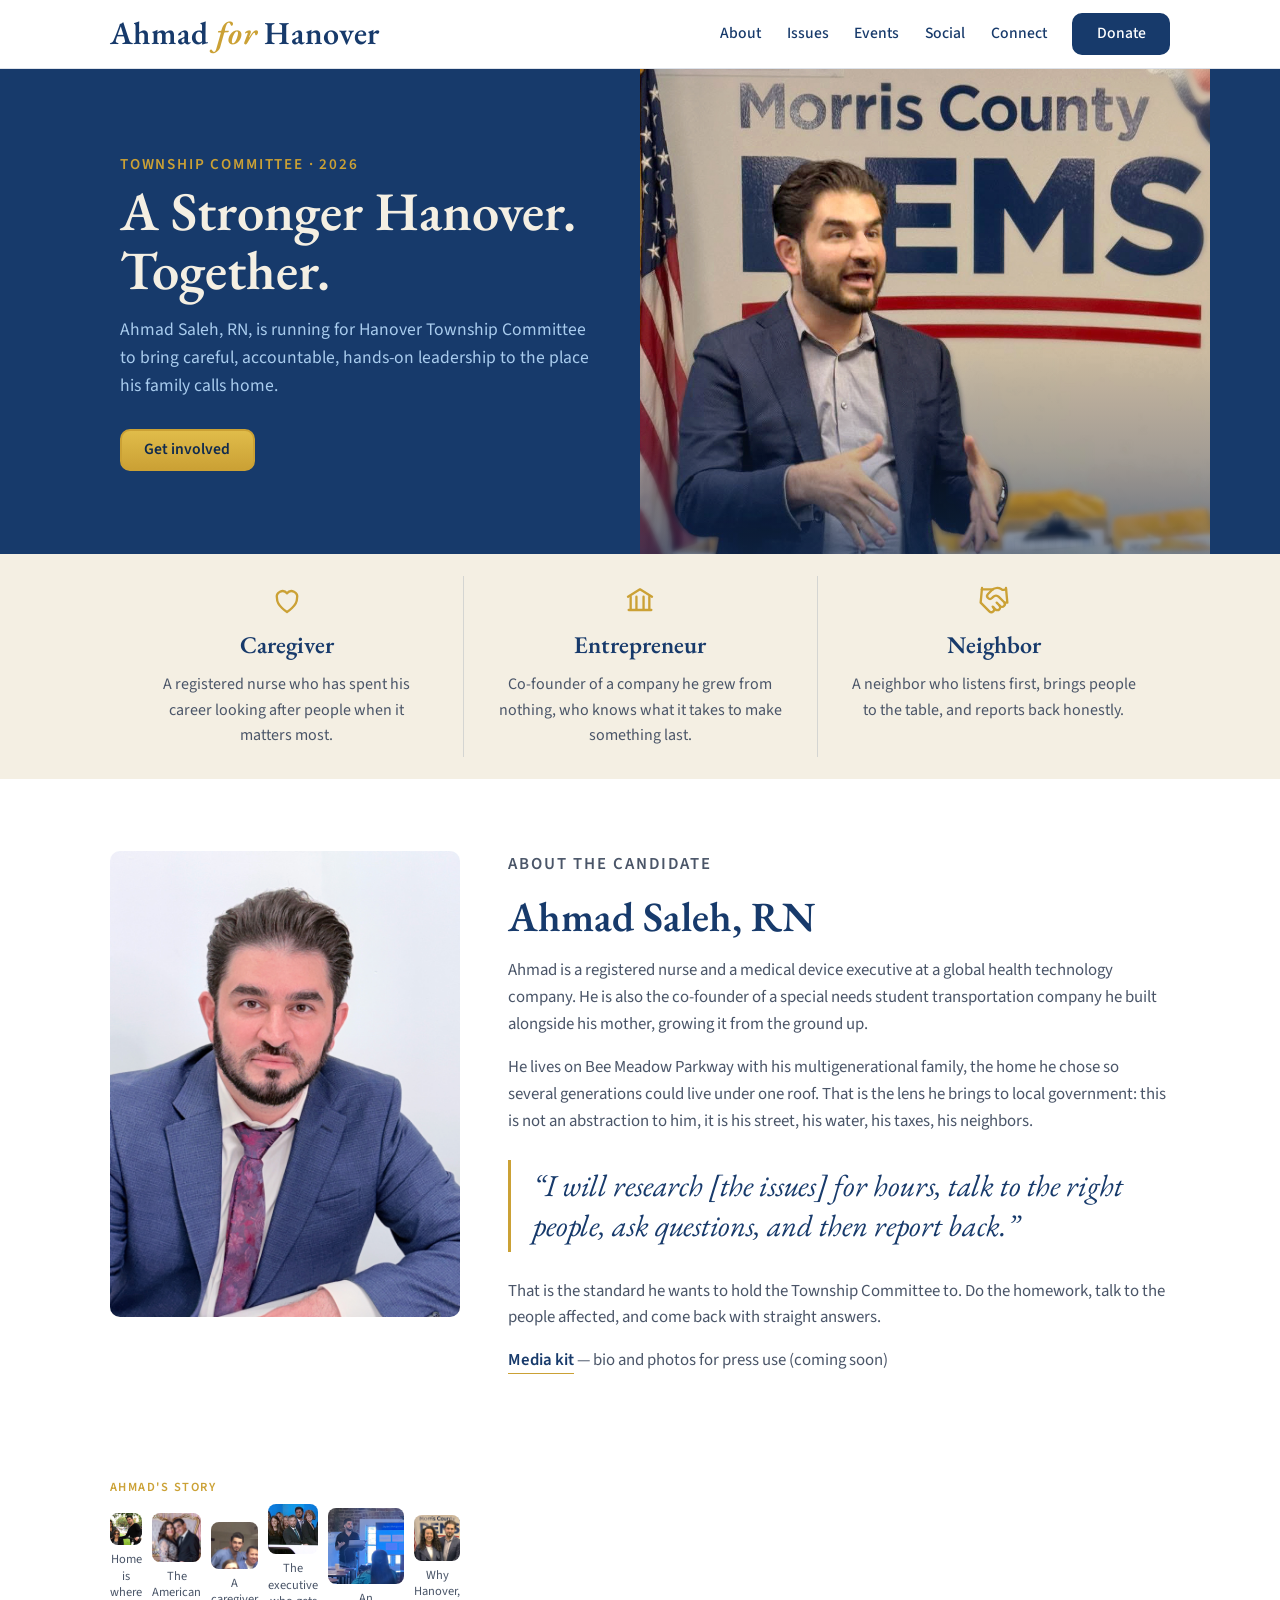
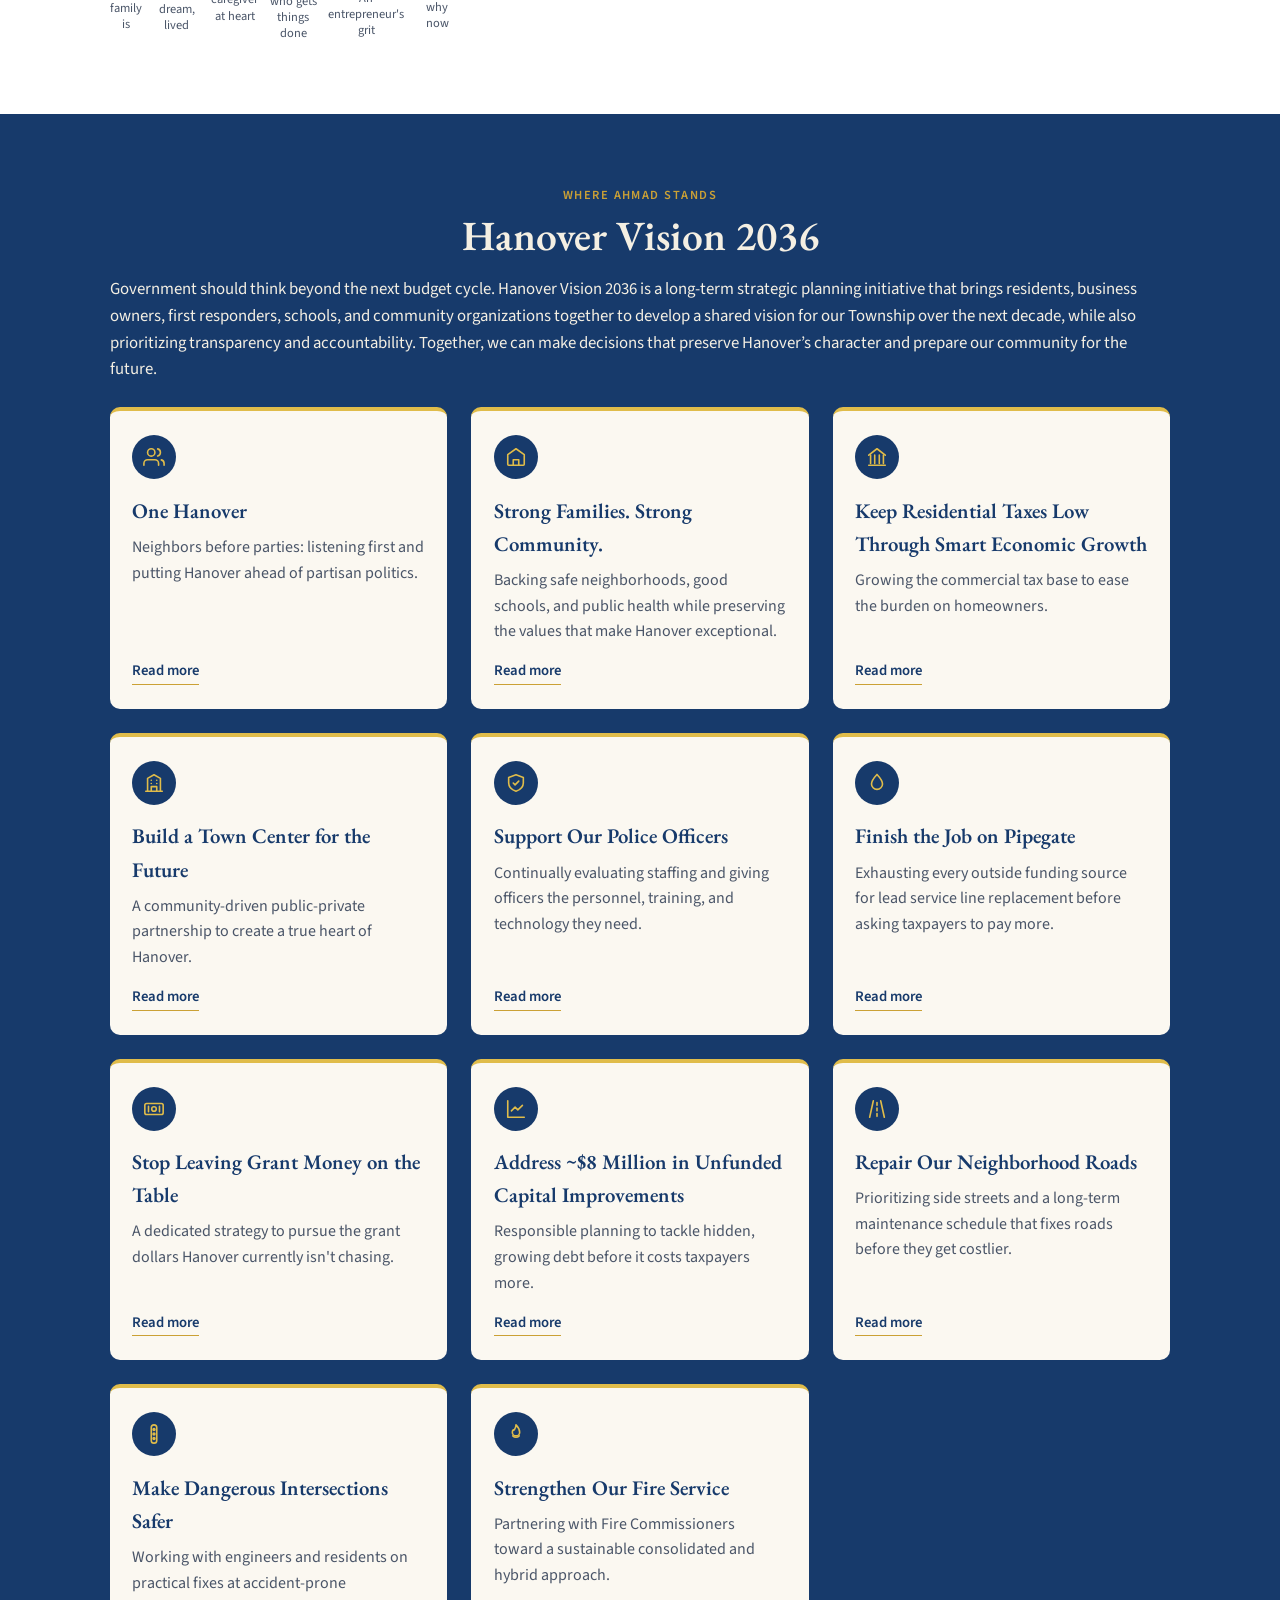
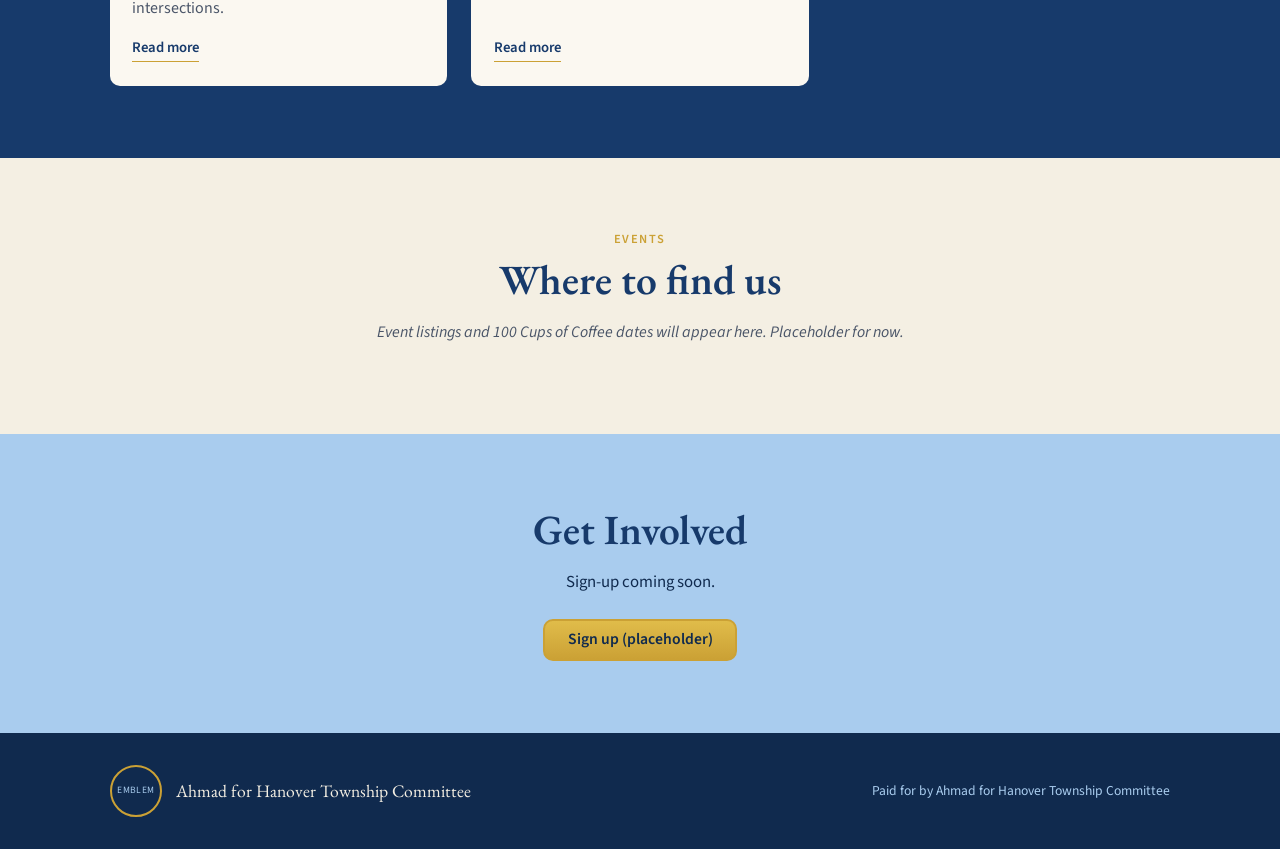
==== preview.html @ 3e8513fc "chore: added title to candidate name" ====
<!DOCTYPE html>
<html lang="en">
<head>
  <meta charset="UTF-8" />
  <meta name="viewport" content="width=device-width, initial-scale=1.0" />
  <title>Ahmad for Hanover Township Committee 2026</title>
  <meta name="description" content="Ahmad Saleh, Democrat for Hanover Township Committee. Caregiver. Builder. Bridge." />

  <!-- Google Fonts: EB Garamond (display) + Source Sans 3 (everything else) -->
  <link rel="preconnect" href="https://fonts.googleapis.com" />
  <link rel="preconnect" href="https://fonts.gstatic.com" crossorigin />
  <link href="https://fonts.googleapis.com/css2?family=EB+Garamond:ital,wght@0,400;0,500;0,600;1,400&family=Source+Sans+3:wght@400;500;600;700&display=swap" rel="stylesheet" />

  <link rel="stylesheet" href="styles/style.css" />
</head>
<body>

  <!-- ============ HEADER / NAV ============ -->
  <header class="site-header">
    <div class="container nav-inner">
      <a class="brand" href="/" aria-label="Ahmad for Hanover, home">
        <!-- PLACEHOLDER: horizontal wordmark SVG goes here -->
        <span class="brand-placeholder">
          Ahmad <span class="brand-for">for</span> Hanover
        </span>
      </a>

      <button class="nav-toggle" aria-expanded="false" aria-controls="primary-nav" aria-label="Open menu">
        <span></span><span></span><span></span>
      </button>

      <nav id="primary-nav" class="primary-nav" aria-label="Primary">
        <ul>
          <li><a href="#about">About</a></li>
          <li><a href="#issues">Issues</a></li>
          <li><a href="#events">Events</a></li>
          <li><a href="#social">Social</a></li>
          <li><a href="#connect">Connect</a></li>
          <li><a class="btn btn-blue nav-cta" href="https://secure.actblue.com/donate/ahmad-for-hanover-township-committee" target="_blank" rel="noopener noreferrer">Donate</a></li>
        </ul>
      </nav>
    </div>
  </header>

  <main>

    <!-- ============ SPLIT HERO (Layout B) ============ -->
    <div class="hero-band">
      <section class="hero">
        <div class="hero-panel">
          <div class="hero-copy">
            <p class="eyebrow">Township Committee &middot; 2026</p>
            <h1 class="hero-title">A Stronger Hanover. Together.</h1>
            <p class="hero-sub">
              Ahmad Saleh, RN,  is running for Hanover Township Committee to bring careful,
              accountable, hands-on leadership to the place his family calls home.
            </p>
            <div class="hero-actions">
              <a class="btn btn-gold" href="#get-involved">Get involved</a>
            </div>
          </div>
        </div>
        <div class="hero-photo">
          <img class="hero-img" src="assets/images/ahmad-at-morris-county-dems.jpg" alt="Ahmad Saleh speaking at a Morris County Democrats event" />
          <div class="hero-photo-fade" aria-hidden="true"></div>
        </div>
      </section>
    </div>

    <!-- ============ BRAND PILLARS ============ -->
    <section class="pillars" aria-label="What Ahmad stands for">
      <div class="container pillars-grid">
        <article class="pillar">
          <div class="pillar-mark" aria-hidden="true">
            <svg viewBox="0 0 24 24" fill="none" stroke="currentColor" stroke-width="1.75" stroke-linecap="round" stroke-linejoin="round">
              <path d="M12 21s-7.5-4.6-7.5-10.2A4.3 4.3 0 0 1 12 7a4.3 4.3 0 0 1 7.5 3.8C19.5 16.4 12 21 12 21z"/>
            </svg>
          </div>
          <div class="pillar-text">
            <h2>Caregiver</h2>
            <p>A registered nurse who has spent his career looking after people when it matters most.</p>
          </div>
        </article>
        <article class="pillar">
          <div class="pillar-mark" aria-hidden="true">
            <svg viewBox="0 0 24 24" fill="none" stroke="currentColor" stroke-width="1.75" stroke-linecap="round" stroke-linejoin="round">
              <path d="M3 9.5 12 4l9 5.5"/>
              <path d="M5 9.5V19M9.33 9.5V19M14.67 9.5V19M19 9.5V19"/>
              <path d="M3.5 19.5h17"/>
            </svg>
          </div>
          <div class="pillar-text">
            <h2>Entrepreneur</h2>
            <p>Co-founder of a company he grew from nothing, who knows what it takes to make something last.</p>
          </div>
        </article>
        <article class="pillar">
          <div class="pillar-mark" aria-hidden="true">
            <svg viewBox="0 0 24 24" fill="none" stroke="currentColor" stroke-width="1.75" stroke-linecap="round" stroke-linejoin="round">
              <path d="m11 17 2 2a1 1 0 1 0 3-3"/>
              <path d="m14 14 2.5 2.5a1 1 0 1 0 3-3l-3.88-3.88a3 3 0 0 0-4.24 0l-.88.88a1 1 0 1 1-3-3l2.81-2.81a5.79 5.79 0 0 1 7.06-.87l.47.28a2 2 0 0 0 1.42.25L21 4"/>
              <path d="m21 3 1 11h-2"/>
              <path d="M3 3 2 14l6.5 6.5a1 1 0 1 0 3-3"/>
              <path d="M3 4h8"/>
            </svg>
          </div>
          <div class="pillar-text">
            <h2>Neighbor</h2>
            <p>A neighbor who listens first, brings people to the table, and reports back honestly.</p>
          </div>
        </article>
      </div>
    </section>

    <!-- ============ ABOUT THE CANDIDATE ============ -->
    <section id="about" class="about">
      <div class="container">
        <div class="about-grid">
          <div class="about-photo">
            <img class="about-img" src="assets/images/ahmad-headshot.jpg"
                alt="Ahmad Saleh, candidate for Hanover Township Committee" />
          </div>
          <div class="about-body">
            <p class="eyebrow">About the candidate</p>
            <h2 class="section-title">Ahmad Saleh, RN</h2>
            <p>
              Ahmad is a registered nurse and a medical device executive at a global health technology company.
              He is also the co-founder of a special needs student transportation company he built
              alongside his mother, growing it from the ground up.
            </p>
            <p>
              He lives on Bee Meadow Parkway with his multigenerational family, the home he chose
              so several generations could live under one roof. That is the lens he brings to local
              government: this is not an abstraction to him, it is his street, his water, his taxes,
              his neighbors.
            </p>

            <blockquote class="pull-quote">
              &ldquo;I will research  [the issues]  for hours, talk to the right people, ask questions,
              and then report back.&rdquo;
            </blockquote>

            <p>
              That is the standard he wants to hold the Township Committee to. Do the homework,
              talk to the people affected, and come back with straight answers.
            </p>
            <p class="about-links">
              <a href="#" target="_blank" rel="noopener noreferrer">Media kit</a>
              &mdash; bio and photos for press use (coming soon)
            </p>
          </div>
          <div class="story-strip">
              <p class="eyebrow">Ahmad's story</p>
              <div class="story-thumbs">
                <button class="story-thumb" data-story="0">
                  <img src="assets/images/story/thumb-1-family.jpg" alt="" />
                  <span>Home is where family is</span>
                </button>
                <button class="story-thumb" data-story="1">
                  <img src="assets/images/story/thumb-2-american-dream.jpg" alt="" />
                  <span>The American dream, lived</span>
                </button>
                <button class="story-thumb" data-story="2">
                  <img src="assets/images/story/thumb-3-caregiver.jpg" alt="" />
                  <span>A caregiver at heart</span>
                </button>
                <button class="story-thumb" data-story="3">
                  <img src="assets/images/story/thumb-4-executive.jpg" alt="" />
                  <span>The executive who gets things done</span>
                </button>
                <button class="story-thumb" data-story="4">
                  <img src="assets/images/story/thumb-5-entrepreneur.jpg" alt="" />
                  <span>An entrepreneur's grit</span>
                </button>
                <button class="story-thumb" data-story="5">
                  <img src="assets/images/story/thumb-6-hanover.jpg" alt="" />
                  <span>Why Hanover, why now</span>
                </button>
              </div>
            </div>
          </div>
      </div>

      <!-- ============ STORY OVERLAY ============ -->
    <div class="story-overlay" id="story-overlay" aria-hidden="true" role="dialog" aria-modal="true" aria-labelledby="story-title">
      <div class="story-overlay-backdrop" data-story-close></div>
      <div class="story-overlay-panel" role="document">
        <button class="issue-overlay-close" data-story-close aria-label="Close">&times;</button>
        <img class="story-photo" id="story-photo" src="" alt="" />
        <div class="story-content">
          <p class="overlay-eyebrow" id="story-count"></p>
          <h3 class="overlay-title" id="story-title"></h3>
          <div class="overlay-body" id="story-body"></div>
          <p class="overlay-swipe-hint" aria-hidden="true">&larr; swipe between stories &rarr;</p>
          <div class="overlay-nav">
            <button class="overlay-arrow" id="story-prev" aria-label="Previous story"><span aria-hidden="true">&larr;</span></button>
            <div class="overlay-dots" id="story-dots" aria-hidden="true"></div>
            <button class="overlay-arrow" id="story-next" aria-label="Next story"><span aria-hidden="true">&rarr;</span></button>
          </div>
        </div>
      </div>
    </div>

    <template id="story-data">
      <div data-title="Home Is Where Family Is" data-photo="assets/images/story/story-1-family.jpg" data-alt="Ahmad with his parents, sister, and grandmother at the house on Bee Meadow Parkway">
        <p>Ahmad Saleh grew up in Lake Hiawatha, just minutes from where he lives today, in a home filled with the kind of love that does not need to announce itself. He is the son of Afghan immigrants, the middle of four siblings, and the person his family calls when they need anything. In 2022, he brought everyone home, buying a house on Bee Meadow Parkway for his parents, his sister, and eventually his 101-year-old grandmother, who moved in after an injury and whom the family cares for together. Multigenerational living was not a plan. It was just what you do when family comes first.</p>
      </div>
      <div data-title="The American Dream, Lived" data-photo="assets/images/story/story-2-american-dream.jpg" data-alt="Ahmad with his father">
        <p>Ahmad's father, a former engineering student from Kabul, woke at midnight for 34 years to push a coffee cart to a corner at 43rd and Broadway in Times Square. His mother earned her commercial driver's license and spent years transporting special needs children to school. They came to America with almost nothing, shielded their children from every hardship, and built a life that was, by any measure, extraordinary. Ahmad never felt the struggle. He felt rich. That is the greatest gift they gave him, and the standard he has carried ever since.</p>
      </div>
      <div data-title="A Caregiver at Heart" data-photo="assets/images/story/story-3-caregiver.jpg" data-alt="Ahmad in a healthcare setting">
        <p>Ahmad found his calling in nursing almost by accident, stopping at a sign at County College of Morris one afternoon and feeling something click. He went on to graduate from Hackensack University's School of Nursing at Mountainside Hospital, where he discovered that caring for people, especially at their most vulnerable, was not just a skill but a vocation. He worked with patients at the end of life, sat with Holocaust survivors, and found in every room the same truth: showing up fully for another person is the most important thing you can do. He calls it sacred work. He still means it.</p>
      </div>
      <div data-title="The Executive Who Gets Things Done" data-photo="assets/images/story/story-4-executive.jpg" data-alt="Ahmad at the NASDAQ closing bell">
        <p>Ahmad spent the past decade transforming healthcare organizations at scale, from rebuilding failing sales divisions to implementing new standards of care inside major health systems. He helped take a publicly traded healthcare company all the way to the NASDAQ closing bell. He manages budgets, negotiates contracts, works with hospital executives and boards, and applies the kind of rigorous, data-driven thinking that turns struggling organizations into high-performing ones. He brings every one of those skills to Hanover Township.</p>
      </div>
      <div data-title="An Entrepreneur's Grit" data-photo="assets/images/story/story-5-entrepreneur.jpg" data-alt="Ahmad with his mother">
        <p>Ahmad and his mother built Safe and Secure Transportation together, starting from a conversation about why she was working for someone else's company when they could build their own. Today it is a seven-figure business serving school districts across the region, transporting special needs students with the same care his mother brought to the job long before it was hers to run. He knows what it takes to start something from nothing, make payroll, solve problems without a playbook, and be accountable to the families depending on you.</p>
      </div>
      <div data-title="Why Hanover, Why Now" data-photo="assets/images/story/story-6-hanover.jpg" data-alt="Ahmad talking with residents in the community">
        <p>When Ahmad moved to Bee Meadow Parkway, he did what any neighbor does: he started paying attention. He joined the local Democratic committee, began having coffee with residents across the township, and found something consistent in those conversations: people who love Hanover and want their voices to matter more. He is running for Township Committee to bring a caring, curious, and prepared perspective to the issues affecting every household here. Not to take sides. To listen, do the homework, and show up for the town that has always felt like home.</p>
      </div>
    </template>
    </section>

    <!-- ============ ISSUES (placeholder cards) ============ -->
    <section id="issues" class="issues">
      <div class="container">
        <p class="eyebrow center">Where Ahmad stands</p>
        <h2 class="section-title center">Hanover Vision 2036</h2>
        <p class="issues-intro">
          Government should think beyond the next budget cycle. 
          Hanover  Vision 2036 is a long-term strategic planning initiative 
          that brings residents, business owners, first responders, schools, 
          and community organizations together to develop a shared vision 
          for our Township over the next decade, while also prioritizing transparency
          and accountability. Together, we can make decisions 
          that preserve Hanover’s character and prepare our community for the future.
      
        </p>
        <div class="issues-grid">
          <article class="issue-card" data-issue="0" tabindex="0" role="button" aria-label="Read more about One Hanover">
            <span class="issue-icon" aria-hidden="true"><svg viewBox="0 0 24 24" fill="none" stroke="currentColor" stroke-width="1.75" stroke-linecap="round" stroke-linejoin="round"><path d="M17 21v-2a4 4 0 0 0-4-4H5a4 4 0 0 0-4 4v2"/><circle cx="9" cy="7" r="4"/><path d="M23 21v-2a4 4 0 0 0-3-3.87M16 3.13a4 4 0 0 1 0 7.75"/></svg></span>
            <h3>One Hanover</h3>
            <p>Neighbors before parties: listening first and putting Hanover ahead of partisan politics.</p>
            <span class="read-more">Read more</span>
          </article>
          <article class="issue-card" data-issue="1" tabindex="0" role="button" aria-label="Read more about Strong Families, Strong Community">
            <span class="issue-icon" aria-hidden="true"><svg viewBox="0 0 24 24" fill="none" stroke="currentColor" stroke-width="1.75" stroke-linecap="round" stroke-linejoin="round"><path d="M3 9.5 12 3l9 6.5V20a1 1 0 0 1-1 1H4a1 1 0 0 1-1-1z"/><path d="M9 21v-6h6v6"/></svg></span>
            <h3>Strong Families. Strong Community.</h3>
            <p>Backing safe neighborhoods, good schools, and public health while preserving the values that make Hanover exceptional.</p>
            <span class="read-more">Read more</span>
          </article>
          <article class="issue-card" data-issue="2" tabindex="0" role="button" aria-label="Read more about Keep Residential Taxes Low Through Smart Economic Growth">
            <span class="issue-icon" aria-hidden="true"><svg viewBox="0 0 24 24" fill="none" stroke="currentColor" stroke-width="1.75" stroke-linecap="round" stroke-linejoin="round"><path d="M3 21h18"/><path d="M3 10 12 3l9 7"/><path d="M5 10v9M9.5 10v9M14.5 10v9M19 10v9"/></svg></span>
            <h3>Keep Residential Taxes Low Through Smart Economic Growth</h3>
            <p>Growing the commercial tax base to ease the burden on homeowners.</p>
            <span class="read-more">Read more</span>
          </article>
          <article class="issue-card" data-issue="3" tabindex="0" role="button" aria-label="Read more about Build a Town Center for the Future">
            <span class="issue-icon" aria-hidden="true"><svg viewBox="0 0 24 24" fill="none" stroke="currentColor" stroke-width="1.75" stroke-linecap="round" stroke-linejoin="round"><path d="M3 21h18"/><path d="M5 21V7l7-4 7 4v14"/><path d="M9 21v-5h6v5"/><path d="M9 9h.01M15 9h.01M9 12.5h.01M15 12.5h.01"/></svg></span>
            <h3>Build a Town Center for the Future</h3>
            <p>A community-driven public-private partnership to create a true heart of Hanover.</p>
            <span class="read-more">Read more</span>
          </article>
          <article class="issue-card" data-issue="4" tabindex="0" role="button" aria-label="Read more about Support Our Police Officers">
            <span class="issue-icon" aria-hidden="true"><svg viewBox="0 0 24 24" fill="none" stroke="currentColor" stroke-width="1.75" stroke-linecap="round" stroke-linejoin="round"><path d="M12 3 4 6v6c0 5 3.5 7.5 8 9 4.5-1.5 8-4 8-9V6z"/><path d="m9 12 2 2 4-4"/></svg></span>
            <h3>Support Our Police Officers</h3>
            <p>Continually evaluating staffing and giving officers the personnel, training, and technology they need.</p>
            <span class="read-more">Read more</span>
          </article>
          <article class="issue-card" data-issue="5" tabindex="0" role="button" aria-label="Read more about Finish the Job on Pipegate">
            <span class="issue-icon" aria-hidden="true"><svg viewBox="0 0 24 24" fill="none" stroke="currentColor" stroke-width="1.75" stroke-linecap="round" stroke-linejoin="round"><path d="M12 2.7s6 6.4 6 10.3a6 6 0 0 1-12 0c0-3.9 6-10.3 6-10.3z"/></svg></span>
            <h3>Finish the Job on Pipegate</h3>
            <p>Exhausting every outside funding source for lead service line replacement before asking taxpayers to pay more.</p>
            <span class="read-more">Read more</span>
          </article>
          <article class="issue-card" data-issue="6" tabindex="0" role="button" aria-label="Read more about Stop Leaving Grant Money on the Table">
            <span class="issue-icon" aria-hidden="true"><svg viewBox="0 0 24 24" fill="none" stroke="currentColor" stroke-width="1.75" stroke-linecap="round" stroke-linejoin="round"><rect x="2" y="6" width="20" height="12" rx="2"/><circle cx="12" cy="12" r="2.5"/><path d="M6 9v6M18 9v6"/></svg></span>
            <h3>Stop Leaving Grant Money on the Table</h3>
            <p>A dedicated strategy to pursue the grant dollars Hanover currently isn't chasing.</p>
            <span class="read-more">Read more</span>
          </article>
          <article class="issue-card" data-issue="7" tabindex="0" role="button" aria-label="Read more about Address roughly 8 million dollars in Unfunded Capital Improvements">
            <span class="issue-icon" aria-hidden="true"><svg viewBox="0 0 24 24" fill="none" stroke="currentColor" stroke-width="1.75" stroke-linecap="round" stroke-linejoin="round"><path d="M3 3v18h18"/><path d="m19 8-5 5-3-3-4 4"/></svg></span>
            <h3>Address ~$8 Million in Unfunded Capital Improvements</h3>
            <p>Responsible planning to tackle hidden, growing debt before it costs taxpayers more.</p>
            <span class="read-more">Read more</span>
          </article>
          <article class="issue-card" data-issue="8" tabindex="0" role="button" aria-label="Read more about Repair Our Neighborhood Roads">
            <span class="issue-icon" aria-hidden="true"><svg viewBox="0 0 24 24" fill="none" stroke="currentColor" stroke-width="1.75" stroke-linecap="round" stroke-linejoin="round"><path d="M4 21 8 3M20 21 16 3"/><path d="M12 5v3M12 11v3M12 17v3"/></svg></span>
            <h3>Repair Our Neighborhood Roads</h3>
            <p>Prioritizing side streets and a long-term maintenance schedule that fixes roads before they get costlier.</p>
            <span class="read-more">Read more</span>
          </article>
          <article class="issue-card" data-issue="9" tabindex="0" role="button" aria-label="Read more about Make Dangerous Intersections Safer">
            <span class="issue-icon" aria-hidden="true"><svg viewBox="0 0 24 24" fill="none" stroke="currentColor" stroke-width="1.75" stroke-linecap="round" stroke-linejoin="round"><rect x="9" y="2" width="6" height="20" rx="3"/><circle cx="12" cy="7" r="1"/><circle cx="12" cy="12" r="1"/><circle cx="12" cy="17" r="1"/></svg></span>
            <h3>Make Dangerous Intersections Safer</h3>
            <p>Working with engineers and residents on practical fixes at accident-prone intersections.</p>
            <span class="read-more">Read more</span>
          </article>
          <article class="issue-card" data-issue="10" tabindex="0" role="button" aria-label="Read more about Strengthen Our Fire Service">
            <span class="issue-icon" aria-hidden="true"><svg viewBox="0 0 24 24" fill="none" stroke="currentColor" stroke-width="1.75" stroke-linecap="round" stroke-linejoin="round"><path d="M12 2s4 4 4 8a4 4 0 0 1-8 0c0-1 .5-2 1-2.5C9 9 12 6 12 2z"/><path d="M8.5 14a5 5 0 0 0 7 0"/></svg></span>
            <h3>Strengthen Our Fire Service</h3>
            <p>Partnering with Fire Commissioners toward a sustainable consolidated and hybrid approach.</p>
            <span class="read-more">Read more</span>
          </article>
        </div>
      </div>
    </section>

    <!-- ============ ISSUES OVERLAY ============ -->
    <div class="issue-overlay" id="issue-overlay" aria-hidden="true" role="dialog" aria-modal="true" aria-labelledby="overlay-title">
      <div class="issue-overlay-backdrop" data-close></div>
      <div class="issue-overlay-panel" role="document">
        <button class="issue-overlay-close" data-close aria-label="Close">&times;</button>
        <p class="overlay-eyebrow" id="overlay-count"></p>
        <h3 class="overlay-title" id="overlay-title"></h3>
        <div class="overlay-body" id="overlay-body"></div>
        <p class="overlay-swipe-hint" aria-hidden="true">&larr; swipe to move between issues &rarr;</p>
        <div class="overlay-nav">
          <button class="overlay-arrow" id="overlay-prev" aria-label="Previous issue"><span aria-hidden="true">&larr;</span></button>
          <div class="overlay-dots" id="overlay-dots" aria-hidden="true"></div>
          <button class="overlay-arrow" id="overlay-next" aria-label="Next issue"><span aria-hidden="true">&rarr;</span></button>
        </div>
      </div>
    </div>

    <template id="issue-data">
      <div data-title="One Hanover">
        <p>Local government should bring people together, not divide them. Whether you're Republican, Democrat, Independent, or unaffiliated, we all want safe neighborhoods, well-maintained roads, responsible spending, and a town we can be proud of. I will listen first, work with anyone who has good ideas, and always put Hanover ahead of partisan politics. At the end of the day, we're neighbors before we're members of political parties.</p>
      </div>
      <div data-title="Strong Families. Strong Community.">
        <p>The strength of Hanover has always been its families. I believe in supporting safe neighborhoods, access to healthcare and well-funded public health programs, excellent schools, academic achievement, personal responsibility, civic pride, patriotism, and respect for every person. We can embrace new opportunities while preserving the values that have made Hanover such an exceptional place to live.</p>
      </div>
      <div data-title="Keep Residential Taxes Low Through Smart Economic Growth">
        <p>The most sustainable way to keep residential property taxes low is by growing Hanover's commercial tax base. I will actively engage businesses and employers that are a good fit for our community and encourage them to relocate or expand in Hanover. Every quality business we attract strengthens our local economy, creates jobs, and helps reduce the tax burden on homeowners.</p>
      </div>
      <div data-title="Build a Town Center for the Future">
        <p>Hanover deserves a place that brings our community together. As part of Hanover 2036, I will facilitate a community-driven conversation about developing a public-private partnership that creates a vibrant Town Center that supports local businesses, provides gathering spaces for families, and gives residents a destination they can truly call the heart of Hanover. Any future development must respect the character of our Township while enhancing our quality of life.</p>
      </div>
      <div data-title="Support Our Police Officers">
        <p>Public safety is government's first responsibility. Hanover currently only has about 31 police officers serving our Township, and I believe we should continually evaluate whether that staffing level is sufficient to meet the needs of our growing community. I will advocate for the personnel, equipment, training, and technology our officers need to continue keeping Hanover one of the safest communities in New Jersey. They will find a steadfast partner in me.</p>
      </div>
      <div data-title="Finish the Job on Pipegate">
        <p>Every resident deserves safe drinking water without facing an unreasonable financial burden. I will work aggressively with neighboring municipalities, Morris County, the State of New Jersey, and the federal government to pursue every available funding opportunity for lead service line replacement. Before asking Hanover taxpayers to pay more, we should exhaust every outside funding source available.</p>
      </div>
      <div data-title="Stop Leaving Grant Money on the Table">
        <p>Every year, municipalities across New Jersey secure millions of dollars in grants for roads, infrastructure, parks, recreation, public safety, flood mitigation, and environmental projects, except for Hanover. This is not even looked at, nor is it included in our budget. Hanover should have a dedicated strategy for identifying, pursuing, and winning those grants. Every grant dollar we receive is a dollar our taxpayers don't have to provide.</p>
      </div>
      <div data-title="Address ~$8 Million in Unfunded Capital Improvements">
        <p>Hanover currently has approximately $8 million in unfunded capital improvement projects that will eventually need to be addressed. It appears on the books as balanced due to a loophole the state allows, but we are actually holding about $8M in debt that's growing every year. Delaying these projects doesn't make them disappear, it simply increases their future cost. Without a long-term funding strategy, taxpayers could continue seeing approximately $1 to $2 million in additional debt issued each year just to keep pace. I will advocate for responsible financial planning that prioritizes projects, pursues outside funding, and protects taxpayers from unnecessary debt.</p>
      </div>
      <div data-title="Repair Our Neighborhood Roads">
        <p>Residents shouldn't have to weave around potholes or drive over rough, deteriorating roads every day. I'll prioritize repairing neighborhood streets, improving pavement conditions, and developing a long-term maintenance schedule that fixes roads before they become significantly more expensive to repair. Our side streets in particular need to be prioritized, not just our main roads. Well-maintained roads improve safety, protect vehicles, and preserve property values.</p>
      </div>
      <div data-title="Make Dangerous Intersections Safer">
        <p>Too many intersections throughout Hanover have become frequent locations for accidents and near misses. I will work with traffic engineers, county officials, law enforcement, and residents to identify practical safety improvements, including better traffic signal timing, improved signage, safer pedestrian crossings, and traffic-calming measures where appropriate. Smart infrastructure saves lives.</p>
      </div>
      <div data-title="Strengthen Our Fire Service">
        <p>When our residents dial 911, they expect a quick and responsive Fire Department. Our heroes deserve our support. Our volunteer and paid firefighters are among Hanover's greatest assets, and they deserve our full support. While statute requires separation under the current structure, I will partner with the Fire Commissioners to support them in moving toward a consolidated and hybrid approach to improve operational efficiency, strengthen recruitment and retention, and explore opportunities for greater coordination where it benefits both public safety and taxpayers. Let's also not forget the condemned 3rd floor of the Cedar Knolls building. The goal is simple: partner with our Commissioners, support them to develop a consolidated and hybrid approach, and ensure we have an outstanding fire service that is sustainable for generations to come.</p>
      </div>
    </template>

    <!-- ============ EVENTS / 100 CUPS (placeholder) ============ -->
    <section id="events" class="events">
      <div class="container">
        <p class="eyebrow center">Events</p>
        <h2 class="section-title center">Where to find us</h2>
        <p class="placeholder-note center">
          Event listings and 100 Cups of Coffee dates will appear here. Placeholder for now.
        </p>
      </div>
    </section>

    <!-- ============ GET INVOLVED (placeholder) ============ -->
    <section id="get-involved" class="get-involved">
      <div class="container get-involved-inner">
        <h2 class="section-title">Get Involved</h2>
        <p>
          Sign-up coming soon.
        </p>
        <a class="btn btn-gold" href="#">Sign up (placeholder)</a>
      </div>
    </section>

  </main>

  <!-- ============ FOOTER ============ -->
  <footer class="site-footer">
    <div class="container footer-inner">
      <div class="footer-brand">
        <!-- PLACEHOLDER: circular emblem SVG goes here -->
        <div class="emblem-placeholder" aria-hidden="true">EMBLEM</div>
        <p class="footer-name">Ahmad for Hanover Township Committee</p>
      </div>
      <p class="disclaimer">Paid for by Ahmad for Hanover Township Committee</p>
    </div>
  </footer>

  <script src="scripts/scripts.js"></script>
</body>
</html>
---- styles/style.css ----
/* ==========================================================================
   Ahmad for Hanover Township Committee
   style.css  —  first pass
   Palette and type are locked. Tokens live here so there is one source of truth.
   ========================================================================== */

:root {
  /* ---- Locked palette ---- */
  --blue:       #173A6B;  /* primary */
  --gold:       #CBA135;  /* accent only, never large fills */
  --slate:      #4A5568;  /* support / body text */
  --light-blue: #A9CCEE;  /* fills / backgrounds, never text */
  --cream:      #F4EFE3;  /* ground, used instead of white */
  --white:      #FFFFFF;  /* clean ground for the masthead; flag-inspired (red detail TBD) */

  /* ---- Derived utility tones (kept on-palette) ---- */
  --blue-deep:  #102a4e;  /* darker blue for depth on the navy panel */
  --cream-card: #fbf8f1;  /* slightly lifted cream for cards on cream ground */
  --ink:        #1f2733;  /* near-black for body text, warmer than pure black */
  --hairline:   rgba(23, 58, 107, 0.14);

  /* ---- Type ---- */
  --serif: "EB Garamond", Georgia, "Times New Roman", serif;  /* display only */
  --sans:  "Source Sans 3", system-ui, -apple-system, Segoe UI, Roboto, sans-serif;
  --leading: 1.6;

  /* ---- Layout ---- */
  --maxw: 1140px;
  --gutter: clamp(1rem, 4vw, 2.5rem);
  --radius: 10px;
}

/* ---- Reset-ish ---- */
*, *::before, *::after { box-sizing: border-box; }
html { scroll-behavior: smooth; }
body {
  margin: 0;
  font-family: var(--sans);
  color: var(--ink);
  background: var(--cream);
  line-height: var(--leading);
  -webkit-font-smoothing: antialiased;
}
img { max-width: 100%; display: block; }
a { color: var(--blue); }

.container {
  width: 100%;
  max-width: var(--maxw);
  margin-inline: auto;
  padding-inline: var(--gutter);
}

/* Big serif moments, clean sans everywhere else */
h1, h2, h3, .hero-title, .section-title { font-family: var(--serif); }

.eyebrow {
  font-family: var(--sans);
  text-transform: uppercase;
  letter-spacing: 0.12em;
  font-size: 0.78rem;
  font-weight: 600;
  color: var(--gold);
  margin: 0 0 0.4rem;
}
.eyebrow.center,
.section-title.center,
.placeholder-note.center { text-align: center; }

.section-title {
  font-size: clamp(1.8rem, 3.4vw, 2.6rem);
  font-weight: 600;
  color: var(--blue);
  margin: 0 0 1rem;
  line-height: 1.15;
}

/* ---- Buttons ---- */
.btn {
  display: inline-block;
  font-family: var(--sans);
  font-weight: 600;
  font-size: 0.98rem;
  line-height: 1;
  text-decoration: none;
  padding: 0.7rem 1.4rem;
  border-radius: var(--radius);
  border: 2px solid transparent;
  cursor: pointer;
  transition: transform 0.05s ease, background 0.15s ease, color 0.15s ease;
}
.btn:active { transform: translateY(1px); }
.btn-gold {
  background: linear-gradient(180deg, #E0BC4A 0%, #CBA135 100%);
  color: var(--blue-deep);
  border-color: #CBA135;
}
.btn-gold:hover {
  background: linear-gradient(180deg, #D4AE3E 0%, #B9912D 100%);
  border-color: #b9912d;
}
.btn-blue {
  background: var(--blue);
  color: var(--white);
  border-color: var(--blue);
}
.btn-blue:hover { background: var(--blue-deep); border-color: var(--blue-deep); }

/* ==========================================================================
   HEADER / NAV
   ========================================================================== */
.site-header {
  background: var(--white);
  border-bottom: 1px solid var(--hairline);
  position: sticky;
  top: 0;
  z-index: 50;
}
.nav-inner {
  display: flex;
  align-items: center;
  justify-content: space-between;
  min-height: 68px;
}
.brand { text-decoration: none; }
.brand-placeholder {
  font-family: var(--serif);
  font-size: 2rem;
  font-weight: 600;
  color: var(--blue);
  letter-spacing: 0.01em;
}
.brand-for { color: var(--gold); font-style: italic; }

.primary-nav ul {
  list-style: none;
  display: flex;
  align-items: center;
  gap: 1.6rem;
  margin: 0;
  padding: 0;
}
.primary-nav a {
  font-family: var(--sans);
  color: var(--blue);
  text-decoration: none;
  font-weight: 500;
  font-size: 0.98rem;
}
.primary-nav a:hover { color: var(--blue-deep); }
.nav-cta { color: var(--white) !important; }
.nav-cta:hover { color: var(--white) !important; }

.nav-toggle {
  display: none;
  flex-direction: column;
  gap: 5px;
  background: none;
  border: 0;
  padding: 8px;
  cursor: pointer;
}
.nav-toggle span {
  width: 26px;
  height: 2px;
  background: var(--blue);
  display: block;
}

/* ==========================================================================
   SPLIT HERO (Layout B)
   ========================================================================== */
.hero {
  max-width: var(--maxw);
  margin-inline: auto;
  display: grid;
  grid-template-columns: 1fr 1fr;
  height: 485px;
  overflow: hidden;
}

.hero-band {
  background: var(--blue);
}

.hero-panel {
  background: var(--blue);
  display: flex;
  align-items: center;
  padding: clamp(2.5rem, 6vw, 5rem) var(--gutter);
}
.hero-copy { max-width: 30rem; margin-left: auto; }
.hero-copy .eyebrow { font-size: 0.95rem; }

.hero-title {
  color: var(--cream);
  font-size: clamp(2.2rem, 4.5vw, 3.4rem);
  font-weight: 600;
  line-height: 1.08;
  margin: 0 0 1rem;
}
.hero-sub {
  color: var(--light-blue);
  font-size: 1.1rem;
  margin: 0 0 1.8rem;
}
.hero-actions { display: flex; gap: 0.8rem; flex-wrap: wrap; }

.hero-photo { background: var(--light-blue); position: relative; overflow: hidden; }
.hero-img {
  width: 100%;
  height: 485px;
  object-fit: cover;
  object-position: 50% 25%;
  display: block;
}
.hero-photo-fade {
  position: absolute;
  inset: 0;
  pointer-events: none;
  background: linear-gradient(to top,
    rgba(23,58,107,0.55) 0%,
    rgba(23,58,107,0.22) 20%,
    rgba(23,58,107,0.0) 42%);
}

/* ==========================================================================
   BRAND PILLARS
   ========================================================================== */
.pillars { background: var(--cream); padding: clamp(0.75rem, 2vw, 1.35rem) 0; }
.pillars-grid {
  display: grid;
  grid-template-columns: repeat(3, 1fr);
}
.pillar {
  padding: 0.5rem 2rem;
  text-align: center;
}
.pillar + .pillar { border-left: 1px solid var(--hairline); }
.pillar-mark { color: var(--gold); margin-bottom: 0.1rem; }
.pillar-mark svg { width: 32px; height: 32px; }
.pillar h2 {
  color: var(--blue);
  font-size: 1.5rem;
  font-weight: 600;
  margin: 0 0 0.5rem;
}
.pillar p { color: var(--slate); margin: 0; }

/* ==========================================================================
   ABOUT
   ========================================================================== */
.about { background: var(--white); padding: clamp(2.5rem, 6vw, 4.5rem) 0; }
.about-grid {
  display: grid;
  grid-template-columns: 1fr 2fr;
  gap: clamp(1.5rem, 4vw, 3rem);
  align-items: start;
}
.about-img { width: 100%; border-radius: var(--radius); display: block; }
.about-body p { color: var(--slate); margin: 0 0 1rem; font-size: 1.05rem; }

.pull-quote {
  font-family: var(--serif);
  font-style: italic;
  font-size: clamp(1.4rem, 2.6vw, 1.9rem);
  line-height: 1.3;
  color: var(--blue);
  border-left: 3px solid var(--gold);
  padding: 0.4rem 0 0.4rem 1.4rem;
  margin: 1.6rem 0;
}
.about-links { font-size: 0.95rem; }
.about-links a { font-weight: 600; border-bottom: 1.5px solid var(--gold); text-decoration: none; padding-bottom: 1px; }
.about-photo .about-links { margin-top: 0.8rem; }

/* ---- Story strip ---- */
.story-strip { margin-top: 2.5rem; }
.story-thumbs {
  display: grid;
  grid-template-columns: repeat(6, 1fr);
  gap: 10px;
}
.story-thumb {
  display: block;
  background: none;
  border: 0;
  padding: 0;
  cursor: pointer;
  text-align: center;
  font-family: var(--sans);
}
.story-thumb img {
  width: 100%;
  aspect-ratio: 1;
  object-fit: cover;
  border-radius: 8px;
  transition: transform 0.12s ease, box-shadow 0.12s ease;
}
.story-thumb:hover img,
.story-thumb:focus-visible img {
  transform: translateY(-2px);
  box-shadow: 0 6px 18px rgba(16, 42, 78, 0.18);
}
.story-thumb:focus-visible { outline: none; }
.story-thumb span {
  display: block;
  margin-top: 6px;
  font-size: 0.78rem;
  line-height: 1.3;
  color: var(--slate);
}

/* ---- Story overlay ---- */
.story-overlay {
  position: fixed;
  inset: 0;
  z-index: 100;
  display: none;
  align-items: center;
  justify-content: center;
  padding: 1.5rem;
}
.story-overlay.open { display: flex; }
.story-overlay-backdrop {
  position: absolute;
  inset: 0;
  background: rgba(16, 42, 78, 0.55);
}
.story-overlay-panel {
  position: relative;
  background: var(--cream);
  border-radius: var(--radius);
  max-width: 520px;
  width: 100%;
  max-height: 88vh;
  overflow-y: auto;
  box-shadow: 0 24px 60px rgba(16, 42, 78, 0.4);
}
.story-photo {
  width: 100%;
  height: 240px;
  object-fit: cover;
  display: block;
}
.story-content { padding: 1.2rem 2rem 1.6rem; }

/* ==========================================================================
   ISSUES
   ========================================================================== */
.issues { background: var(--blue); padding: clamp(2.5rem, 6vw, 4.5rem) 0; }
.issues .section-title { color: var(--cream); }
.issues-intro {
  max-width: none;
  margin: 0;
  text-align: left;
  font-size: 1.05rem;
  color: var(--cream);
}
.issues-grid {
  display: grid;
  grid-template-columns: repeat(3, 1fr);
  gap: 1.5rem;
  margin-top: 1.5rem;
}
.issue-card {
  display: flex;
  flex-direction: column;
  background: var(--cream-card);
  border-top: 4px solid #E0BC4A;
  border-radius: var(--radius);
  padding: 1.5rem 1.4rem;
  cursor: pointer;
  transition: transform 0.12s ease, box-shadow 0.12s ease;
}
.issue-card:hover,
.issue-card:focus-visible {
  transform: translateY(-2px);
  box-shadow: 0 6px 18px rgba(16, 42, 78, 0.18);
  outline: none;
}
.issue-icon {
  display: inline-flex;
  align-items: center;
  justify-content: center;
  width: 44px;
  height: 44px;
  border-radius: 50%;
  background: var(--blue);
  color: #E0BC4A;
  margin-bottom: 0.9rem;
}
.issue-icon svg { width: 22px; height: 22px; }
.issue-card h3 {
  font-family: var(--serif);
  color: var(--blue);
  font-size: 1.3rem;
  font-weight: 600;
  margin: 0 0 0.5rem;
}
.issue-card p { color: var(--slate); margin: 0; flex: 1; }
.read-more {
  align-self: flex-start;
  margin-top: 0.9rem;
  color: var(--blue);
  font-family: var(--sans);
  font-size: 0.92rem;
  font-weight: 600;
  border-bottom: 1.5px solid var(--gold);
  padding-bottom: 1px;
}

/* ---- Issues overlay ---- */
.issue-overlay {
  position: fixed;
  inset: 0;
  z-index: 100;
  display: none;
  align-items: center;
  justify-content: center;
  padding: 1.5rem;
}
.issue-overlay.open { display: flex; }
.issue-overlay-backdrop {
  position: absolute;
  inset: 0;
  background: rgba(16, 42, 78, 0.55);
}
.issue-overlay-panel {
  position: relative;
  background: var(--cream);
  border-radius: var(--radius);
  max-width: 480px;
  width: 100%;
  max-height: 85vh;
  overflow-y: auto;
  padding: 2rem 2rem 1.6rem;
  box-shadow: 0 24px 60px rgba(16, 42, 78, 0.4);
}
.issue-overlay-close {
  position: absolute;
  top: 0.7rem;
  right: 0.9rem;
  background: none;
  border: 0;
  font-size: 1.7rem;
  line-height: 1;
  color: var(--slate);
  cursor: pointer;
  padding: 0.2rem;
}
.overlay-eyebrow {
  font-family: var(--sans);
  text-transform: uppercase;
  letter-spacing: 0.12em;
  font-size: 0.72rem;
  font-weight: 600;
  color: var(--gold);
  margin: 0.4rem 0 0.4rem;
}
.overlay-title {
  font-family: var(--serif);
  color: var(--blue);
  font-size: clamp(1.5rem, 3vw, 1.9rem);
  font-weight: 600;
  line-height: 1.15;
  margin: 0 0 0.9rem;
}
.overlay-body p {
  color: var(--slate);
  font-size: 1rem;
  line-height: var(--leading);
  margin: 0 0 0.9rem;
}
.overlay-swipe-hint {
  display: none;
  text-align: center;
  color: var(--slate);
  font-style: italic;
  font-size: 0.82rem;
  margin: 0.6rem 0 0.4rem;
}
.overlay-nav {
  display: flex;
  align-items: center;
  justify-content: space-between;
  margin-top: 1.2rem;
  padding-top: 1rem;
  border-top: 1px solid var(--hairline);
}
.overlay-arrow {
  display: inline-flex;
  align-items: center;
  justify-content: center;
  width: 40px;
  height: 40px;
  border-radius: 50%;
  border: 1px solid var(--hairline);
  background: none;
  color: var(--blue);
  font-size: 1.1rem;
  cursor: pointer;
  transition: background 0.12s ease;
}
.overlay-arrow:hover { background: rgba(23, 58, 107, 0.06); }
.overlay-dots { display: flex; gap: 6px; }
.overlay-dots span {
  width: 7px;
  height: 7px;
  border-radius: 50%;
  background: rgba(23, 58, 107, 0.25);
}
.overlay-dots span.active { background: var(--gold); }

/* ==========================================================================
   EVENTS / DONATE / GET INVOLVED placeholders
   ========================================================================== */
.events { padding: clamp(2.5rem, 6vw, 4.5rem) 0; }
.placeholder-note { color: var(--slate); font-style: italic; }

.donate { background: var(--white); padding: clamp(2.5rem, 6vw, 4.5rem) 0; }
.donate-inner { text-align: center; max-width: 40rem; margin-inline: auto; }
.donate-inner p { color: var(--slate); margin: 0 0 1.4rem; font-size: 1.05rem; }

.get-involved { background: var(--light-blue); padding: clamp(2.5rem, 6vw, 4.5rem) 0; }
.get-involved-inner { text-align: center; max-width: 40rem; margin-inline: auto; }
.get-involved-inner p { color: var(--blue-deep); margin: 0 0 1.4rem; font-size: 1.05rem; }

/* ==========================================================================
   FOOTER
   ========================================================================== */
.site-footer { background: var(--blue-deep); color: var(--cream); }
.footer-inner {
  display: flex;
  align-items: center;
  justify-content: space-between;
  gap: 1rem;
  padding-block: 2rem;
  flex-wrap: wrap;
}
.footer-brand { display: flex; align-items: center; gap: 0.9rem; }
.emblem-placeholder {
  width: 52px;
  height: 52px;
  border-radius: 50%;
  border: 2px solid var(--gold);
  display: flex;
  align-items: center;
  justify-content: center;
  font-size: 0.6rem;
  letter-spacing: 0.05em;
  color: var(--light-blue);
}
.footer-name { font-family: var(--serif); font-size: 1.1rem; margin: 0; }
.disclaimer { font-size: 0.85rem; color: var(--light-blue); margin: 0; }

/* ==========================================================================
   RESPONSIVE
   ========================================================================== */
@media (max-width: 860px) {
  :root { --leading: 1.45; }
  .issue-overlay-panel { max-height: 90vh; padding: 2rem 1.4rem 1.4rem; }
  .overlay-swipe-hint { display: block; }
  /* Nav collapses to toggle */
  .nav-toggle { display: flex; }
  .primary-nav {
    position: absolute;
    top: 68px;
    left: 0;
    right: 0;
    background: var(--white);
    border-bottom: 1px solid var(--hairline);
    max-height: 0;
    overflow: hidden;
    transition: max-height 0.25s ease;
  }
  .primary-nav.open { max-height: 420px; }
  .primary-nav ul {
    flex-direction: column;
    align-items: stretch;
    gap: 0;
    padding: 0.5rem var(--gutter) 1.2rem;
  }
  .primary-nav li { border-top: 1px solid var(--hairline); }
  .primary-nav a { display: block; padding: 0.9rem 0; }
  .nav-cta { display: inline-block; margin-top: 0.8rem; }

  /* Hero stacks, HEADLINE FIRST then photo (per Mirella) */
  .hero { grid-template-columns: 1fr; height: auto; }
  .hero-copy { margin-left: 0; max-width: none; }
  .hero-copy > :last-child { margin-bottom: 0; }
  .hero-photo { order: 2; height: calc(min(100vw, 480px) - 20px); }
  .hero-panel { order: 1; padding-block: 1.65rem; }
  .hero-img { height: 100%; transform: translateY(-20px) scale(1.15); transform-origin: 50% 0; }

  .pillars-grid { grid-template-columns: 1fr; }
  .pillar {
    display: flex;
    align-items: flex-start;
    gap: 14px;
    text-align: left;
    padding: 0.75rem 0.25rem;
  }
  .pillar-mark { flex: 0 0 auto; margin: 2px 0 0; }
  .pillar-mark svg { width: 24px; height: 24px; }
  .pillar h2 { font-size: 1.1rem; margin: 0 0 2px; }
  .pillar p { font-size: 0.9rem; line-height: 1.45; }
  .pillar + .pillar {
    border-left: 0;
    border-top: 1px solid var(--hairline);
  }
  
  .about-grid { grid-template-columns: 1fr; }
  .about-photo { order: 2; }
  .issues-grid { grid-template-columns: 1fr; }

  .story-thumbs { grid-template-columns: repeat(3, 1fr); }
  .story-photo { height: 170px; }
  .story-content { padding: 1rem 1.4rem 1.2rem; }
}

@media (min-width: 861px) and (max-width: 1024px) {
  .issues-grid { grid-template-columns: repeat(2, 1fr); }
}
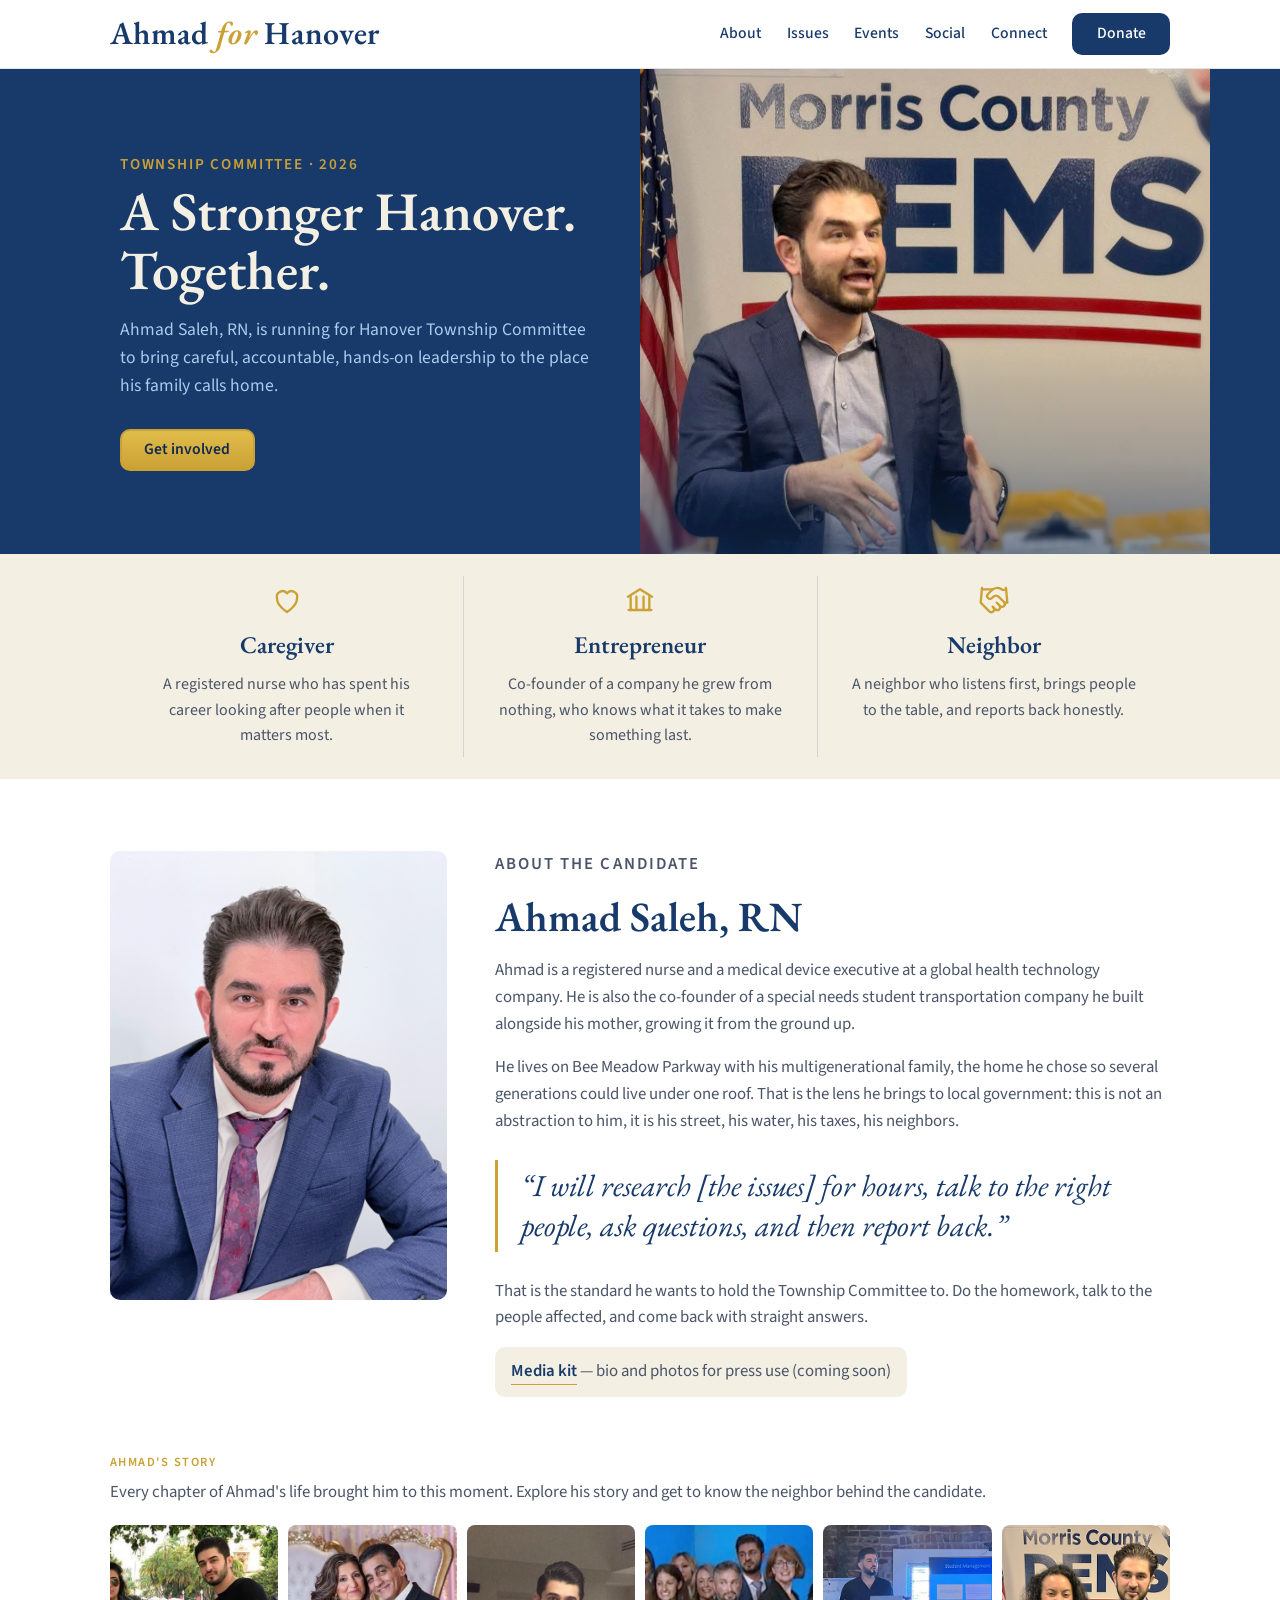
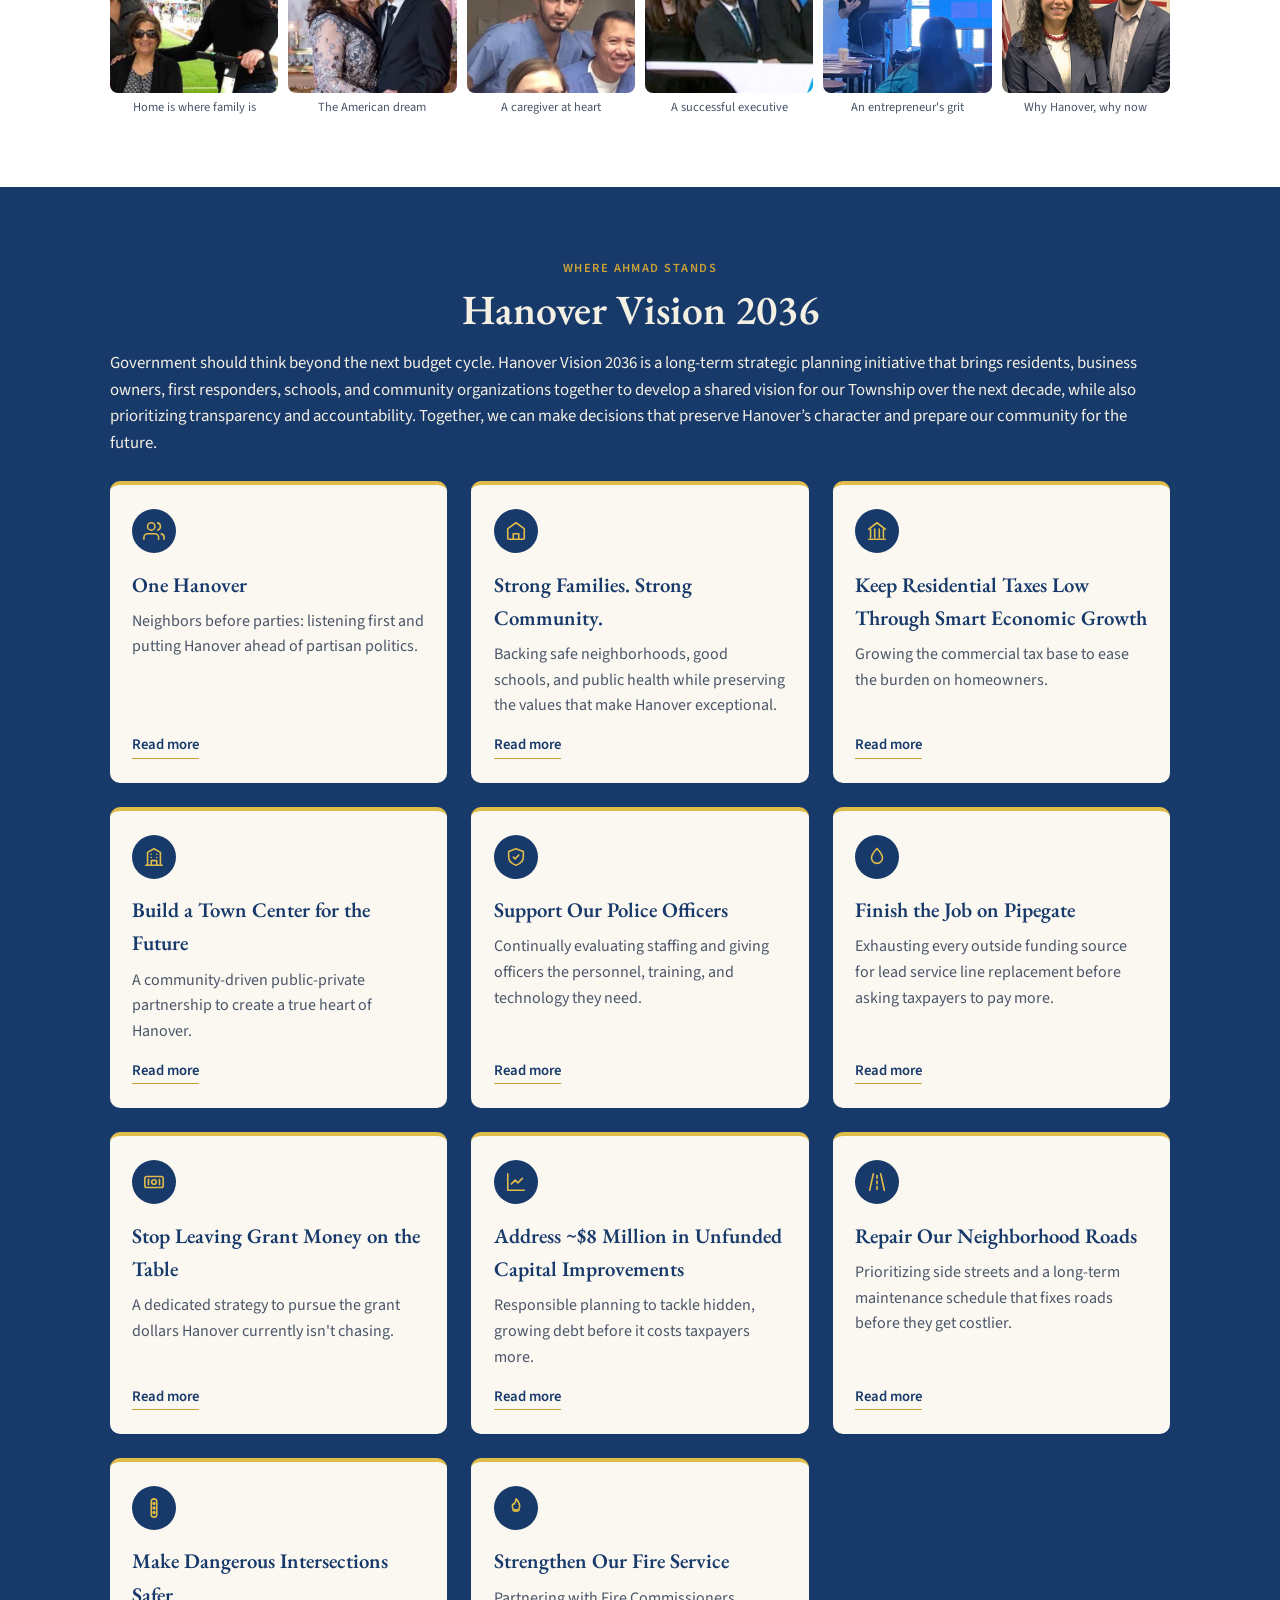
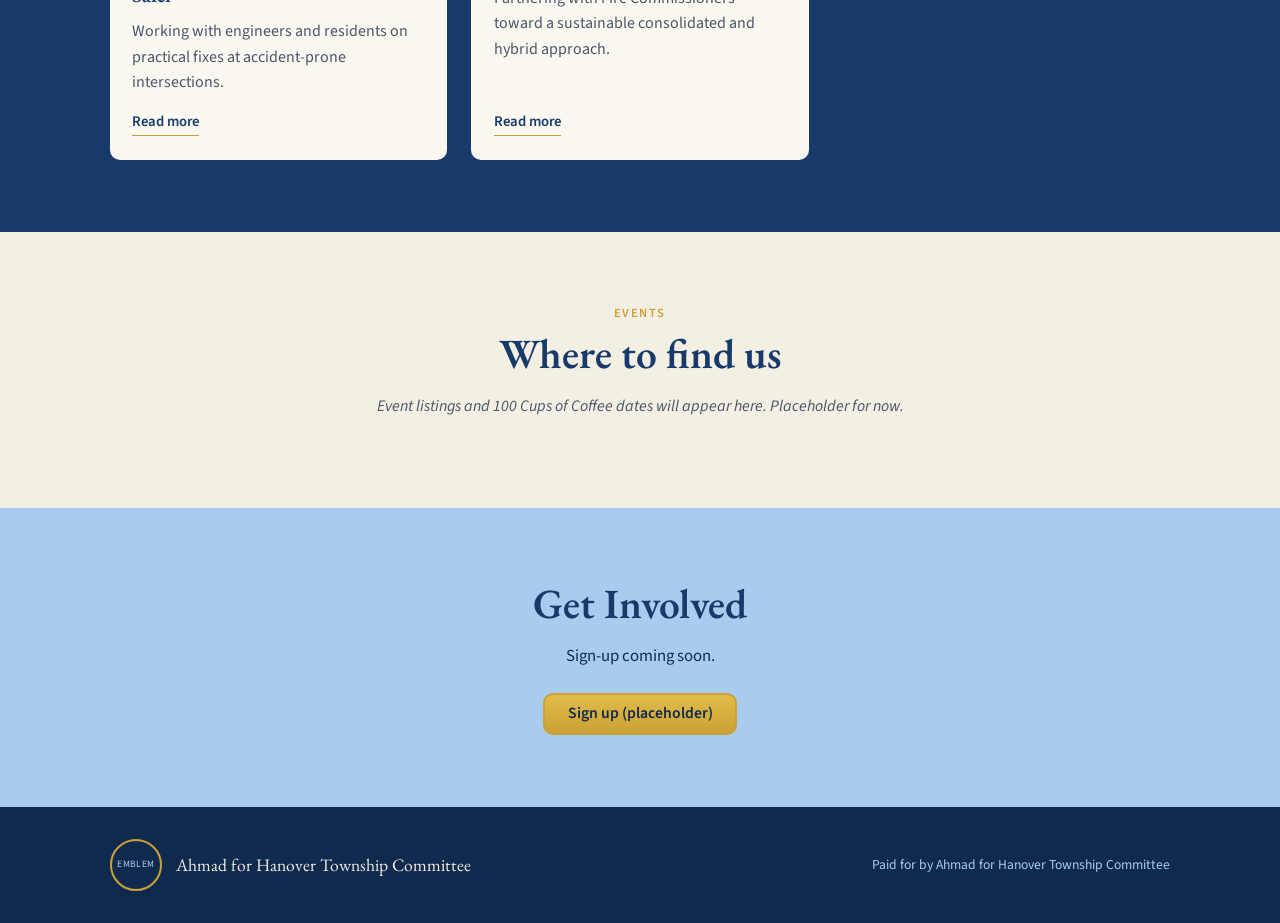
==== commit d79780ef: "chore: changes to about section" ====
--- a/preview.html
+++ b/preview.html
@@ -149,8 +149,14 @@
               &mdash; bio and photos for press use (coming soon)
             </p>
           </div>
+        </div>
+
           <div class="story-strip">
               <p class="eyebrow">Ahmad's story</p>
+              <p class="story-intro">
+              Every chapter of Ahmad's life brought him to this moment. Explore his
+              story and get to know the neighbor behind the candidate.
+              </p>
               <div class="story-thumbs">
                 <button class="story-thumb" data-story="0">
                   <img src="assets/images/story/thumb-1-family.jpg" alt="" />
@@ -158,7 +164,7 @@
                 </button>
                 <button class="story-thumb" data-story="1">
                   <img src="assets/images/story/thumb-2-american-dream.jpg" alt="" />
-                  <span>The American dream, lived</span>
+                  <span>The American dream</span>
                 </button>
                 <button class="story-thumb" data-story="2">
                   <img src="assets/images/story/thumb-3-caregiver.jpg" alt="" />
@@ -166,7 +172,7 @@
                 </button>
                 <button class="story-thumb" data-story="3">
                   <img src="assets/images/story/thumb-4-executive.jpg" alt="" />
-                  <span>The executive who gets things done</span>
+                  <span>A successful executive</span>
                 </button>
                 <button class="story-thumb" data-story="4">
                   <img src="assets/images/story/thumb-5-entrepreneur.jpg" alt="" />
@@ -178,7 +184,6 @@
                 </button>
               </div>
             </div>
-          </div>
       </div>
 
       <!-- ============ STORY OVERLAY ============ -->
--- a/styles/style.css
+++ b/styles/style.css
@@ -270,16 +270,24 @@
   padding: 0.4rem 0 0.4rem 1.4rem;
   margin: 1.6rem 0;
 }
-.about-links { font-size: 0.95rem; }
+.about-links {
+  font-size: 0.95rem;
+  background: var(--cream);
+  border-radius: var(--radius);
+  padding: 0.7rem 1rem;
+  display: inline-block;
+}
 .about-links a { font-weight: 600; border-bottom: 1.5px solid var(--gold); text-decoration: none; padding-bottom: 1px; }
-.about-photo .about-links { margin-top: 0.8rem; }
 
 /* ---- Story strip ---- */
+.story-intro { color: var(--slate); margin: 0 0 1.2rem; font-size: 1.05rem; }
+
 .story-strip { margin-top: 2.5rem; }
 .story-thumbs {
   display: grid;
   grid-template-columns: repeat(6, 1fr);
   gap: 10px;
+  align-items: start;
 }
 .story-thumb {
   display: block;
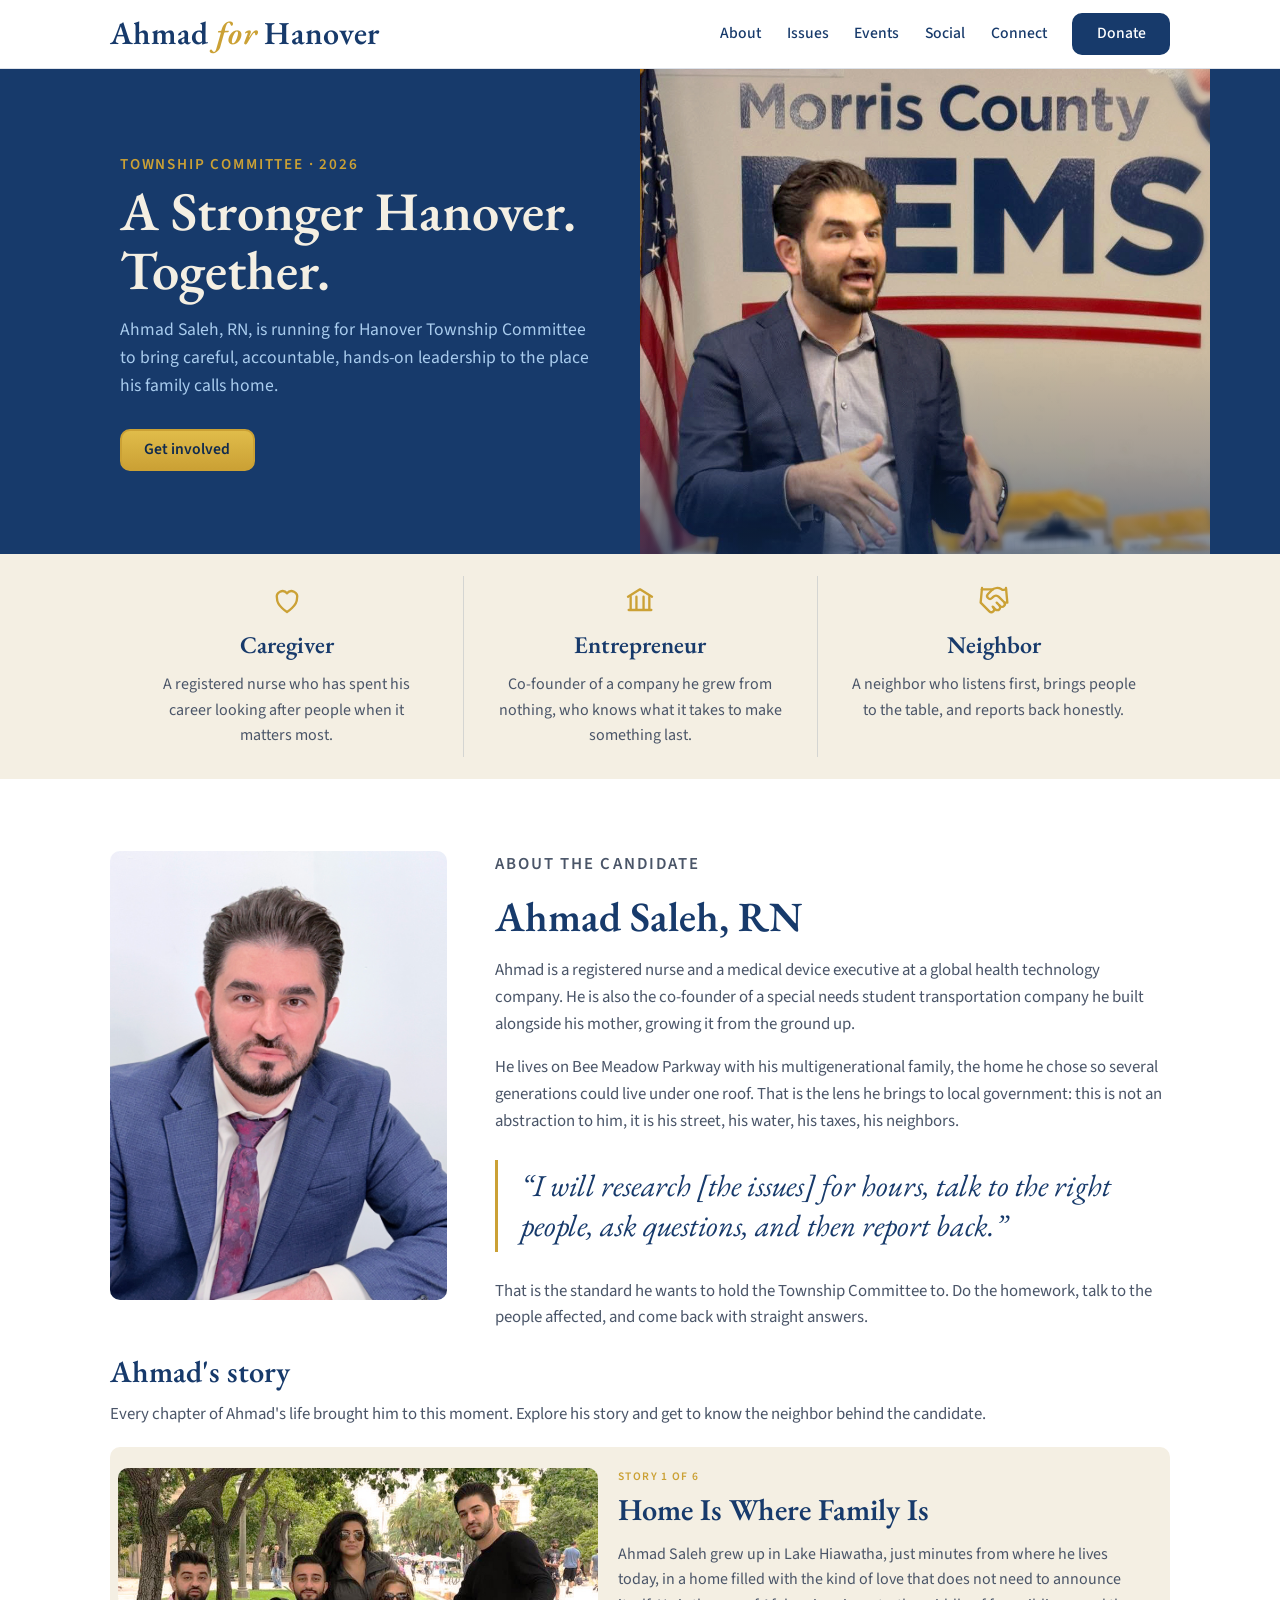
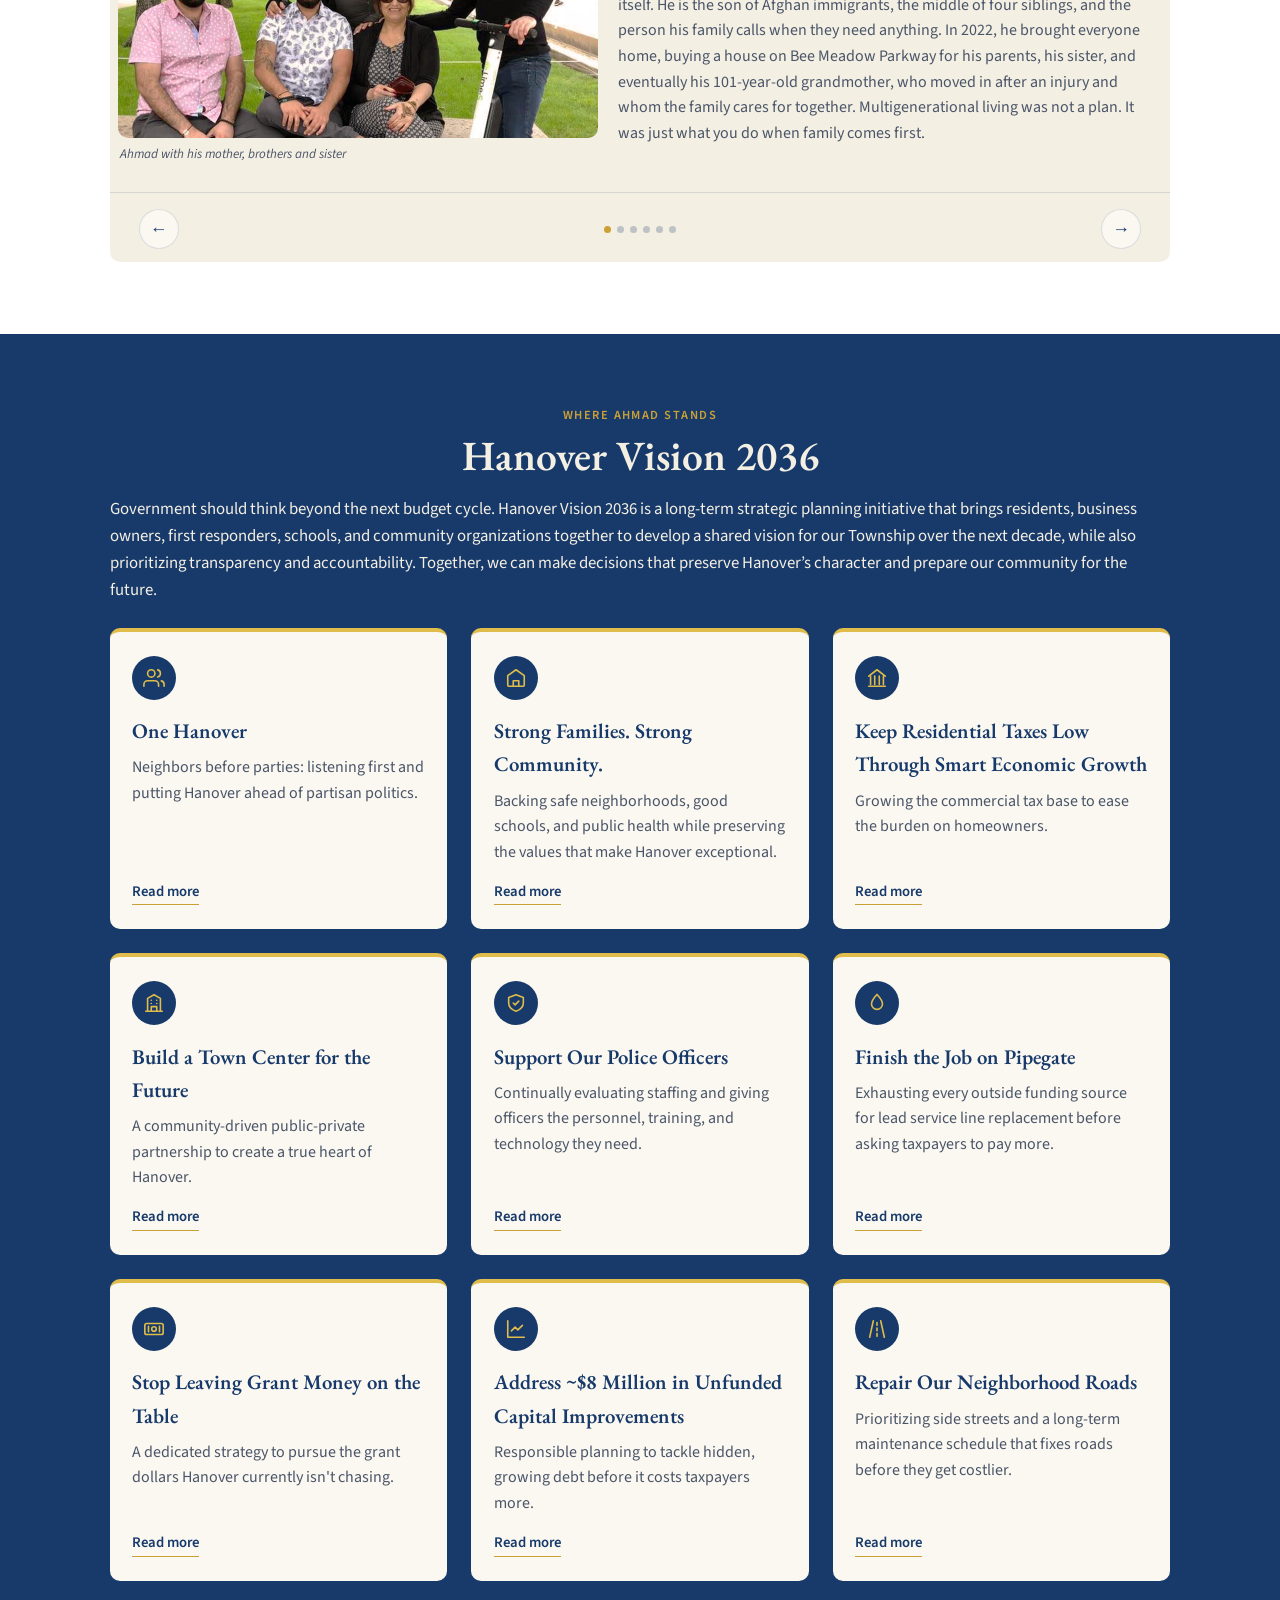
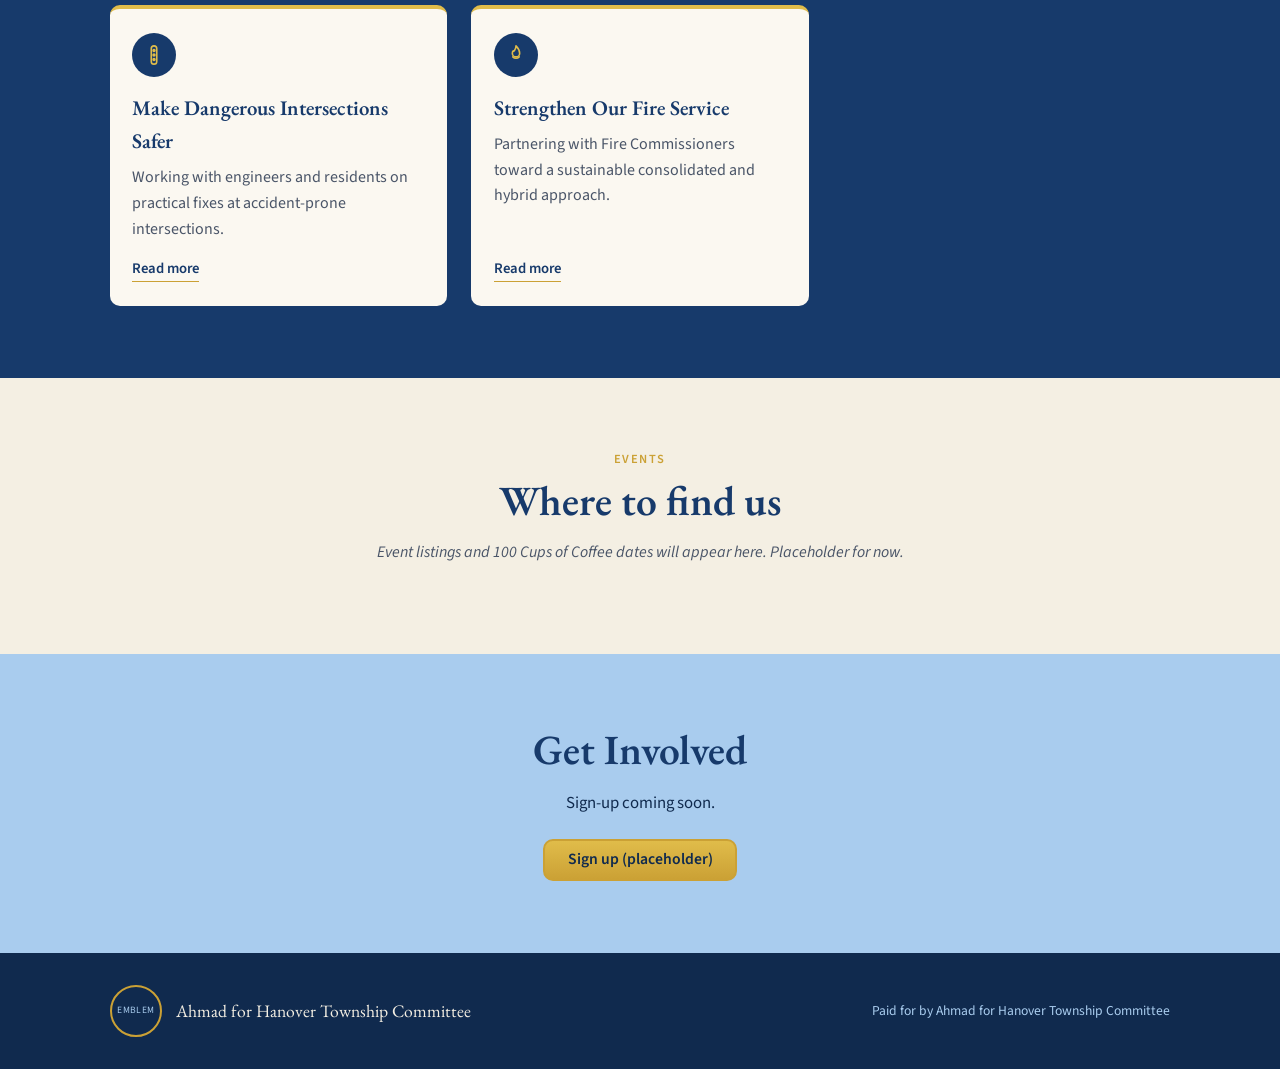
==== commit ffe0651a: "chore: tweaks to carousel and about section" ====
--- a/preview.html
+++ b/preview.html
@@ -52,7 +52,7 @@
             <p class="eyebrow">Township Committee &middot; 2026</p>
             <h1 class="hero-title">A Stronger Hanover. Together.</h1>
             <p class="hero-sub">
-              Ahmad Saleh, RN,  is running for Hanover Township Committee to bring careful,
+              Ahmad Saleh, RN, is running for Hanover Township Committee to bring careful,
               accountable, hands-on leadership to the place his family calls home.
             </p>
             <div class="hero-actions">
@@ -134,9 +134,11 @@
               government: this is not an abstraction to him, it is his street, his water, his taxes,
               his neighbors.
             </p>
+            <img class="about-img about-img-mobile" src="assets/images/ahmad-headshot.jpg"
+               alt="Ahmad Saleh, candidate for Hanover Township Committee" />
 
             <blockquote class="pull-quote">
-              &ldquo;I will research  [the issues]  for hours, talk to the right people, ask questions,
+              &ldquo;I will research [the issues] for hours, talk to the right people, ask questions,
               and then report back.&rdquo;
             </blockquote>
 
@@ -144,88 +146,58 @@
               That is the standard he wants to hold the Township Committee to. Do the homework,
               talk to the people affected, and come back with straight answers.
             </p>
-            <p class="about-links">
-              <a href="#" target="_blank" rel="noopener noreferrer">Media kit</a>
-              &mdash; bio and photos for press use (coming soon)
-            </p>
-          </div>
-        </div>
-
-          <div class="story-strip">
-              <p class="eyebrow">Ahmad's story</p>
-              <p class="story-intro">
-              Every chapter of Ahmad's life brought him to this moment. Explore his
-              story and get to know the neighbor behind the candidate.
-              </p>
-              <div class="story-thumbs">
-                <button class="story-thumb" data-story="0">
-                  <img src="assets/images/story/thumb-1-family.jpg" alt="" />
-                  <span>Home is where family is</span>
-                </button>
-                <button class="story-thumb" data-story="1">
-                  <img src="assets/images/story/thumb-2-american-dream.jpg" alt="" />
-                  <span>The American dream</span>
-                </button>
-                <button class="story-thumb" data-story="2">
-                  <img src="assets/images/story/thumb-3-caregiver.jpg" alt="" />
-                  <span>A caregiver at heart</span>
-                </button>
-                <button class="story-thumb" data-story="3">
-                  <img src="assets/images/story/thumb-4-executive.jpg" alt="" />
-                  <span>A successful executive</span>
-                </button>
-                <button class="story-thumb" data-story="4">
-                  <img src="assets/images/story/thumb-5-entrepreneur.jpg" alt="" />
-                  <span>An entrepreneur's grit</span>
-                </button>
-                <button class="story-thumb" data-story="5">
-                  <img src="assets/images/story/thumb-6-hanover.jpg" alt="" />
-                  <span>Why Hanover, why now</span>
-                </button>
+          </div>
+        </div>
+
+        <!-- ============ AHMAD'S STORY (inline carousel) ============ -->
+        <div class="story-strip">
+          <p class="story-heading">Ahmad's story</p>
+          <p class="story-intro">
+            Every chapter of Ahmad's life brought him to this moment. Explore his
+            story and get to know the neighbor behind the candidate.
+          </p>
+          <div class="story-card">
+            <div class="story-card-main">
+              <figure class="story-figure">
+                <img class="story-photo" id="story-photo" src="" alt="" />
+                <figcaption class="story-caption" id="story-caption"></figcaption>
+              </figure>
+              <div class="story-content">
+                <p class="overlay-eyebrow" id="story-count"></p>
+                <h3 class="overlay-title" id="story-title"></h3>
+                <div class="overlay-body" id="story-body"></div>
+                <p class="overlay-swipe-hint" aria-hidden="true">&larr; swipe between stories &rarr;</p>
               </div>
             </div>
-      </div>
-
-      <!-- ============ STORY OVERLAY ============ -->
-    <div class="story-overlay" id="story-overlay" aria-hidden="true" role="dialog" aria-modal="true" aria-labelledby="story-title">
-      <div class="story-overlay-backdrop" data-story-close></div>
-      <div class="story-overlay-panel" role="document">
-        <button class="issue-overlay-close" data-story-close aria-label="Close">&times;</button>
-        <img class="story-photo" id="story-photo" src="" alt="" />
-        <div class="story-content">
-          <p class="overlay-eyebrow" id="story-count"></p>
-          <h3 class="overlay-title" id="story-title"></h3>
-          <div class="overlay-body" id="story-body"></div>
-          <p class="overlay-swipe-hint" aria-hidden="true">&larr; swipe between stories &rarr;</p>
-          <div class="overlay-nav">
-            <button class="overlay-arrow" id="story-prev" aria-label="Previous story"><span aria-hidden="true">&larr;</span></button>
-            <div class="overlay-dots" id="story-dots" aria-hidden="true"></div>
-            <button class="overlay-arrow" id="story-next" aria-label="Next story"><span aria-hidden="true">&rarr;</span></button>
-          </div>
-        </div>
-      </div>
-    </div>
-
-    <template id="story-data">
-      <div data-title="Home Is Where Family Is" data-photo="assets/images/story/story-1-family.jpg" data-alt="Ahmad with his parents, sister, and grandmother at the house on Bee Meadow Parkway">
-        <p>Ahmad Saleh grew up in Lake Hiawatha, just minutes from where he lives today, in a home filled with the kind of love that does not need to announce itself. He is the son of Afghan immigrants, the middle of four siblings, and the person his family calls when they need anything. In 2022, he brought everyone home, buying a house on Bee Meadow Parkway for his parents, his sister, and eventually his 101-year-old grandmother, who moved in after an injury and whom the family cares for together. Multigenerational living was not a plan. It was just what you do when family comes first.</p>
-      </div>
-      <div data-title="The American Dream, Lived" data-photo="assets/images/story/story-2-american-dream.jpg" data-alt="Ahmad with his father">
-        <p>Ahmad's father, a former engineering student from Kabul, woke at midnight for 34 years to push a coffee cart to a corner at 43rd and Broadway in Times Square. His mother earned her commercial driver's license and spent years transporting special needs children to school. They came to America with almost nothing, shielded their children from every hardship, and built a life that was, by any measure, extraordinary. Ahmad never felt the struggle. He felt rich. That is the greatest gift they gave him, and the standard he has carried ever since.</p>
-      </div>
-      <div data-title="A Caregiver at Heart" data-photo="assets/images/story/story-3-caregiver.jpg" data-alt="Ahmad in a healthcare setting">
-        <p>Ahmad found his calling in nursing almost by accident, stopping at a sign at County College of Morris one afternoon and feeling something click. He went on to graduate from Hackensack University's School of Nursing at Mountainside Hospital, where he discovered that caring for people, especially at their most vulnerable, was not just a skill but a vocation. He worked with patients at the end of life, sat with Holocaust survivors, and found in every room the same truth: showing up fully for another person is the most important thing you can do. He calls it sacred work. He still means it.</p>
-      </div>
-      <div data-title="The Executive Who Gets Things Done" data-photo="assets/images/story/story-4-executive.jpg" data-alt="Ahmad at the NASDAQ closing bell">
-        <p>Ahmad spent the past decade transforming healthcare organizations at scale, from rebuilding failing sales divisions to implementing new standards of care inside major health systems. He helped take a publicly traded healthcare company all the way to the NASDAQ closing bell. He manages budgets, negotiates contracts, works with hospital executives and boards, and applies the kind of rigorous, data-driven thinking that turns struggling organizations into high-performing ones. He brings every one of those skills to Hanover Township.</p>
-      </div>
-      <div data-title="An Entrepreneur's Grit" data-photo="assets/images/story/story-5-entrepreneur.jpg" data-alt="Ahmad with his mother">
-        <p>Ahmad and his mother built Safe and Secure Transportation together, starting from a conversation about why she was working for someone else's company when they could build their own. Today it is a seven-figure business serving school districts across the region, transporting special needs students with the same care his mother brought to the job long before it was hers to run. He knows what it takes to start something from nothing, make payroll, solve problems without a playbook, and be accountable to the families depending on you.</p>
-      </div>
-      <div data-title="Why Hanover, Why Now" data-photo="assets/images/story/story-6-hanover.jpg" data-alt="Ahmad talking with residents in the community">
-        <p>When Ahmad moved to Bee Meadow Parkway, he did what any neighbor does: he started paying attention. He joined the local Democratic committee, began having coffee with residents across the township, and found something consistent in those conversations: people who love Hanover and want their voices to matter more. He is running for Township Committee to bring a caring, curious, and prepared perspective to the issues affecting every household here. Not to take sides. To listen, do the homework, and show up for the town that has always felt like home.</p>
-      </div>
-    </template>
+            <div class="overlay-nav story-nav">
+              <button class="overlay-arrow" id="story-prev" aria-label="Previous story"><span aria-hidden="true">&larr;</span></button>
+              <div class="overlay-dots" id="story-dots" aria-hidden="true"></div>
+              <button class="overlay-arrow" id="story-next" aria-label="Next story"><span aria-hidden="true">&rarr;</span></button>
+            </div>
+          </div>
+        </div>
+      </div>
+
+      <template id="story-data">
+        <div data-title="Home Is Where Family Is" data-photo="assets/images/story/story-1-family.jpg" data-alt="Ahmad with his mother, brothers and sister" data-caption="Ahmad with his mother, brothers and sister">
+          <p>Ahmad Saleh grew up in Lake Hiawatha, just minutes from where he lives today, in a home filled with the kind of love that does not need to announce itself. He is the son of Afghan immigrants, the middle of four siblings, and the person his family calls when they need anything. In 2022, he brought everyone home, buying a house on Bee Meadow Parkway for his parents, his sister, and eventually his 101-year-old grandmother, who moved in after an injury and whom the family cares for together. Multigenerational living was not a plan. It was just what you do when family comes first.</p>
+        </div>
+        <div data-title="The American Dream, Lived" data-photo="assets/images/story/story-2-american-dream.jpg" data-alt="Ahmad's mother and father" data-caption="Ahmad's mother and father">
+          <p>Ahmad's father, a former engineering student from Kabul, woke at midnight for 34 years to push a coffee cart to a corner at 43rd and Broadway in Times Square. His mother earned her commercial driver's license and spent years transporting special needs children to school. They came to America with almost nothing, shielded their children from every hardship, and built a life that was, by any measure, extraordinary. Ahmad never felt the struggle. He felt rich. That is the greatest gift they gave him, and the standard he has carried ever since.</p>
+        </div>
+        <div data-title="A Caregiver at Heart" data-photo="assets/images/story/story-3-caregiver.jpg" data-alt="Ahmad is an experienced registered nurse" data-caption="Ahmad is an experienced registered nurse">
+          <p>Ahmad found his calling in nursing almost by accident, stopping at a sign at County College of Morris one afternoon and feeling something click. He went on to graduate from Hackensack University's School of Nursing at Mountainside Hospital, where he discovered that caring for people, especially at their most vulnerable, was not just a skill but a vocation. He worked with patients at the end of life, sat with Holocaust survivors, and found in every room the same truth: showing up fully for another person is the most important thing you can do. He calls it sacred work. He still means it.</p>
+        </div>
+        <div data-title="The Executive Who Gets Things Done" data-photo="assets/images/story/story-4-executive.jpg" data-alt="Ahmad at the NASDAQ closing bell" data-caption="Ahmad at the NASDAQ closing bell">
+          <p>Ahmad spent the past decade transforming healthcare organizations at scale, from rebuilding failing sales divisions to implementing new standards of care inside major health systems. He helped take a publicly traded healthcare company all the way to the NASDAQ closing bell. He manages budgets, negotiates contracts, works with hospital executives and boards, and applies the kind of rigorous, data-driven thinking that turns struggling organizations into high-performing ones. He brings every one of those skills to Hanover Township.</p>
+        </div>
+        <div data-title="An Entrepreneur's Grit" data-photo="assets/images/story/story-5-entrepreneur.jpg" data-alt="Ahmad leading employee training" data-caption="Ahmad leading employee training">
+          <p>Ahmad and his mother built Safe and Secure Transportation together, starting from a conversation about why she was working for someone else's company when they could build their own. Today it is a seven-figure business serving school districts across the region, transporting special needs students with the same care his mother brought to the job long before it was hers to run. He knows what it takes to start something from nothing, make payroll, solve problems without a playbook, and be accountable to the families depending on you.</p>
+        </div>
+        <div data-title="Why Hanover, Why Now" data-photo="assets/images/story/story-6-hanover.jpg"  data-caption="Ahmad fellow Democrat leaders">
+          <p>When Ahmad moved to Bee Meadow Parkway, he did what any neighbor does: he started paying attention. He joined the local Democratic committee, began having coffee with residents across the township, and found something consistent in those conversations: people who love Hanover and want their voices to matter more. He is running for Township Committee to bring a caring, curious, and prepared perspective to the issues affecting every household here. Not to take sides. To listen, do the homework, and show up for the town that has always felt like home.</p>
+        </div>
+      </template>
     </section>
 
     <!-- ============ ISSUES (placeholder cards) ============ -->
--- a/styles/style.css
+++ b/styles/style.css
@@ -258,6 +258,7 @@
   align-items: start;
 }
 .about-img { width: 100%; border-radius: var(--radius); display: block; }
+.about-img-mobile { display: none; }
 .about-body p { color: var(--slate); margin: 0 0 1rem; font-size: 1.05rem; }
 
 .pull-quote {
@@ -279,79 +280,55 @@
 }
 .about-links a { font-weight: 600; border-bottom: 1.5px solid var(--gold); text-decoration: none; padding-bottom: 1px; }
 
-/* ---- Story strip ---- */
+.story-heading {
+  font-family: var(--serif);
+  color: var(--blue);
+  font-size: clamp(1.4rem, 2.4vw, 1.9rem);
+  font-weight: 600;
+  margin: 0 0 0.3rem;
+}
+
+/* ---- Ahmad's story (inline carousel) ---- */
+.story-strip { margin-top: 0rem; }
 .story-intro { color: var(--slate); margin: 0 0 1.2rem; font-size: 1.05rem; }
 
-.story-strip { margin-top: 2.5rem; }
-.story-thumbs {
-  display: grid;
-  grid-template-columns: repeat(6, 1fr);
-  gap: 10px;
-  align-items: start;
-}
-.story-thumb {
-  display: block;
-  background: none;
-  border: 0;
-  padding: 0;
-  cursor: pointer;
-  text-align: center;
-  font-family: var(--sans);
-}
-.story-thumb img {
-  width: 100%;
-  aspect-ratio: 1;
-  object-fit: cover;
-  border-radius: 8px;
-  transition: transform 0.12s ease, box-shadow 0.12s ease;
-}
-.story-thumb:hover img,
-.story-thumb:focus-visible img {
-  transform: translateY(-2px);
-  box-shadow: 0 6px 18px rgba(16, 42, 78, 0.18);
-}
-.story-thumb:focus-visible { outline: none; }
-.story-thumb span {
-  display: block;
-  margin-top: 6px;
-  font-size: 0.78rem;
-  line-height: 1.3;
-  color: var(--slate);
-}
-
-/* ---- Story overlay ---- */
-.story-overlay {
-  position: fixed;
-  inset: 0;
-  z-index: 100;
-  display: none;
-  align-items: center;
-  justify-content: center;
-  padding: 1.5rem;
-}
-.story-overlay.open { display: flex; }
-.story-overlay-backdrop {
-  position: absolute;
-  inset: 0;
-  background: rgba(16, 42, 78, 0.55);
-}
-.story-overlay-panel {
-  position: relative;
+.story-card {
   background: var(--cream);
   border-radius: var(--radius);
-  max-width: 520px;
-  width: 100%;
-  max-height: 88vh;
-  overflow-y: auto;
-  box-shadow: 0 24px 60px rgba(16, 42, 78, 0.4);
+  overflow: hidden;
+}
+.story-card-main {
+  display: grid;
+  grid-template-columns: 480px 1fr;
+  gap: 1rem;
+  align-items: start;
+  padding: 0.5rem 0 0.5rem 0.5rem;
+  margin-top: 0.4rem; 
+}
+.story-figure { margin: 0; }
+
+.story-caption {
+  font-size: 0.82rem;
+  font-style: italic;
+  color: var(--slate);
+  margin-top: 0.4rem;
+  padding-left: 2px;
 }
 .story-photo {
   width: 100%;
-  height: 240px;
+  height: 270px;
   object-fit: cover;
   display: block;
-}
-.story-content { padding: 1.2rem 2rem 1.6rem; }
+  border-radius: var(--radius);
+  margin-top: 0.4rem; 
+}
+.story-content { padding: 0 1.5rem 0 .25rem; }
+.story-nav {
+  margin-top: 0;
+  padding: 0.8rem 1.8rem;
+  border-top: 1px solid var(--hairline);
+}
+.story-nav .overlay-arrow { background: var(--cream-card); }
 
 /* ==========================================================================
    ISSUES
@@ -617,14 +594,24 @@
     border-left: 0;
     border-top: 1px solid var(--hairline);
   }
-  
+
   .about-grid { grid-template-columns: 1fr; }
-  .about-photo { order: 2; }
+  .about-photo { display: none; }
+  .about-img-mobile {
+    display: block;
+    border-radius: var(--radius);
+    margin: 0 auto 1rem;
+    max-width: 400px;
+  }
+
+  /* Story carousel stacks: photo on top */
+  .story-card-main { grid-template-columns: 1fr; padding: 0.8rem 0.8rem 0; }
+  .story-photo { height: auto; aspect-ratio: 16 / 9; }
+  .story-content { padding: 1rem 1.4rem 0.4rem; }
+  .story-nav { padding: 0.7rem 1.4rem; }
+
   .issues-grid { grid-template-columns: 1fr; }
 
-  .story-thumbs { grid-template-columns: repeat(3, 1fr); }
-  .story-photo { height: 170px; }
-  .story-content { padding: 1rem 1.4rem 1.2rem; }
 }
 
 @media (min-width: 861px) and (max-width: 1024px) {
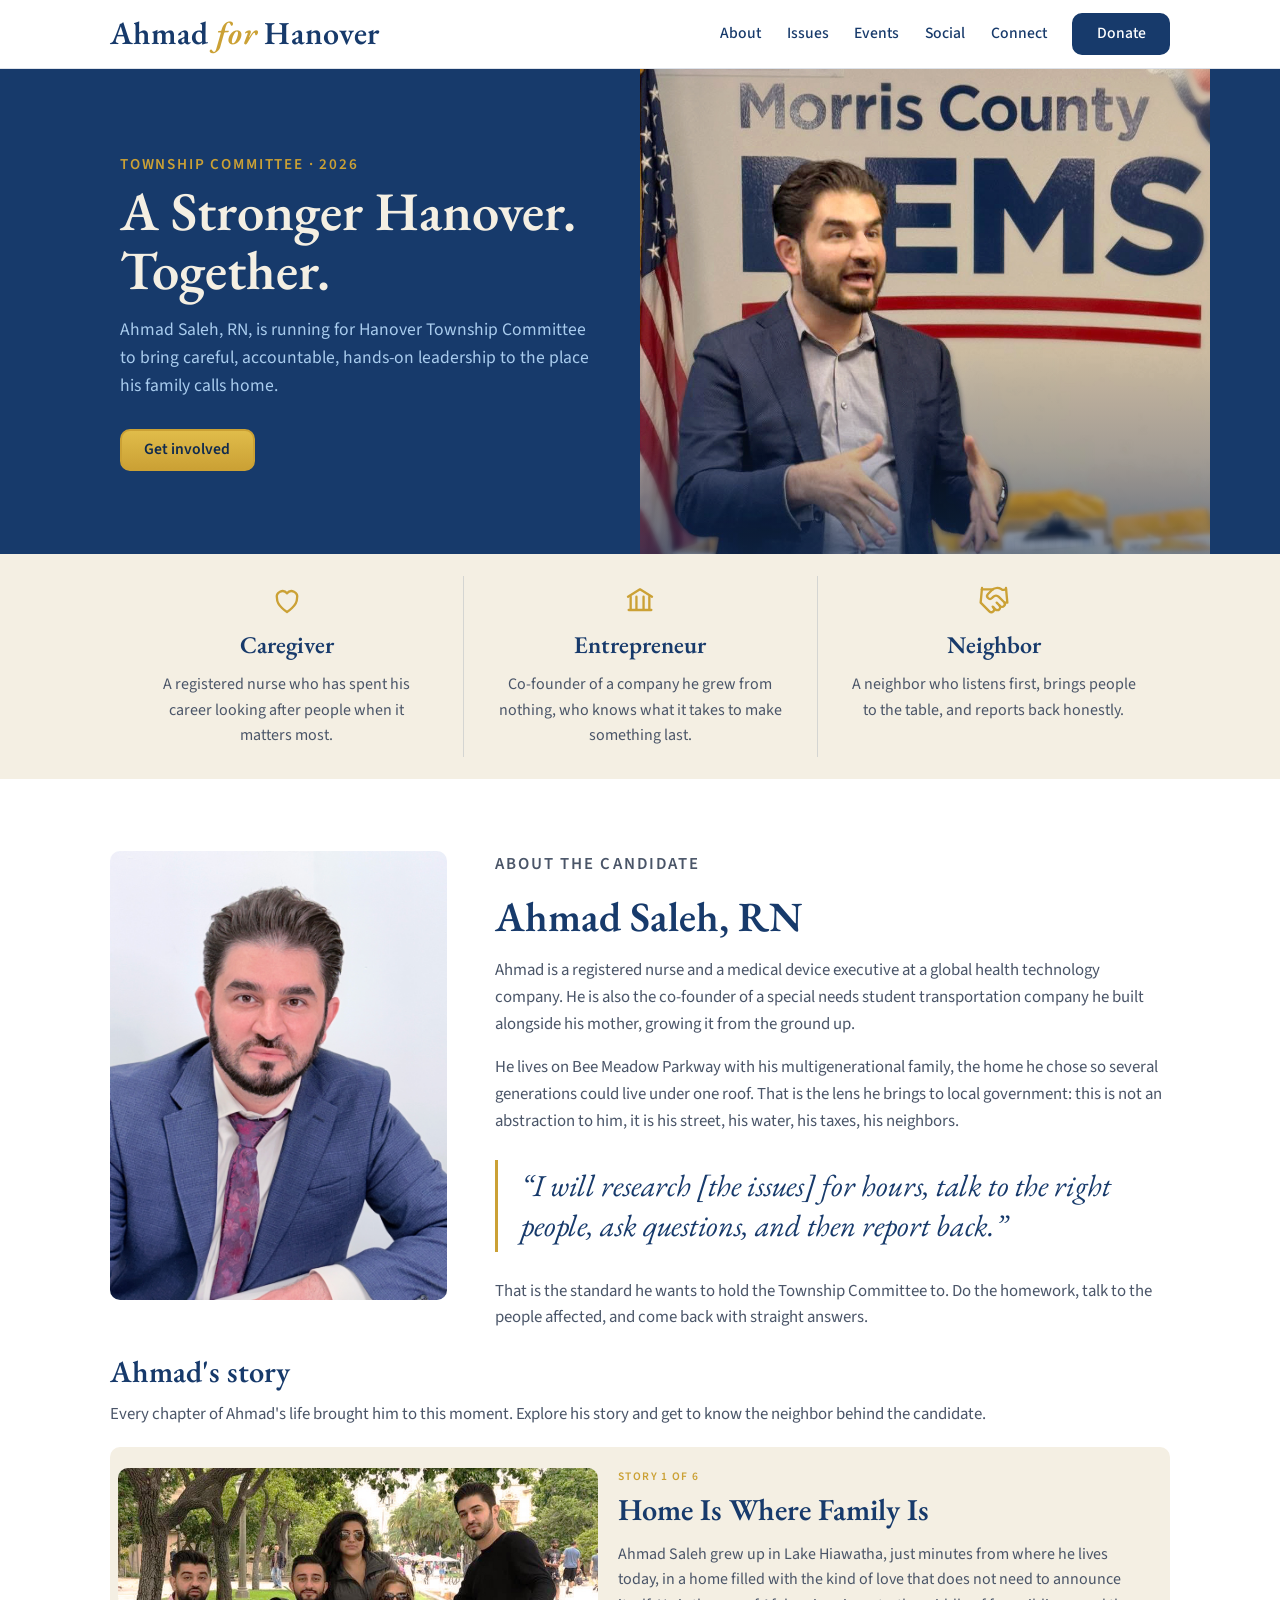
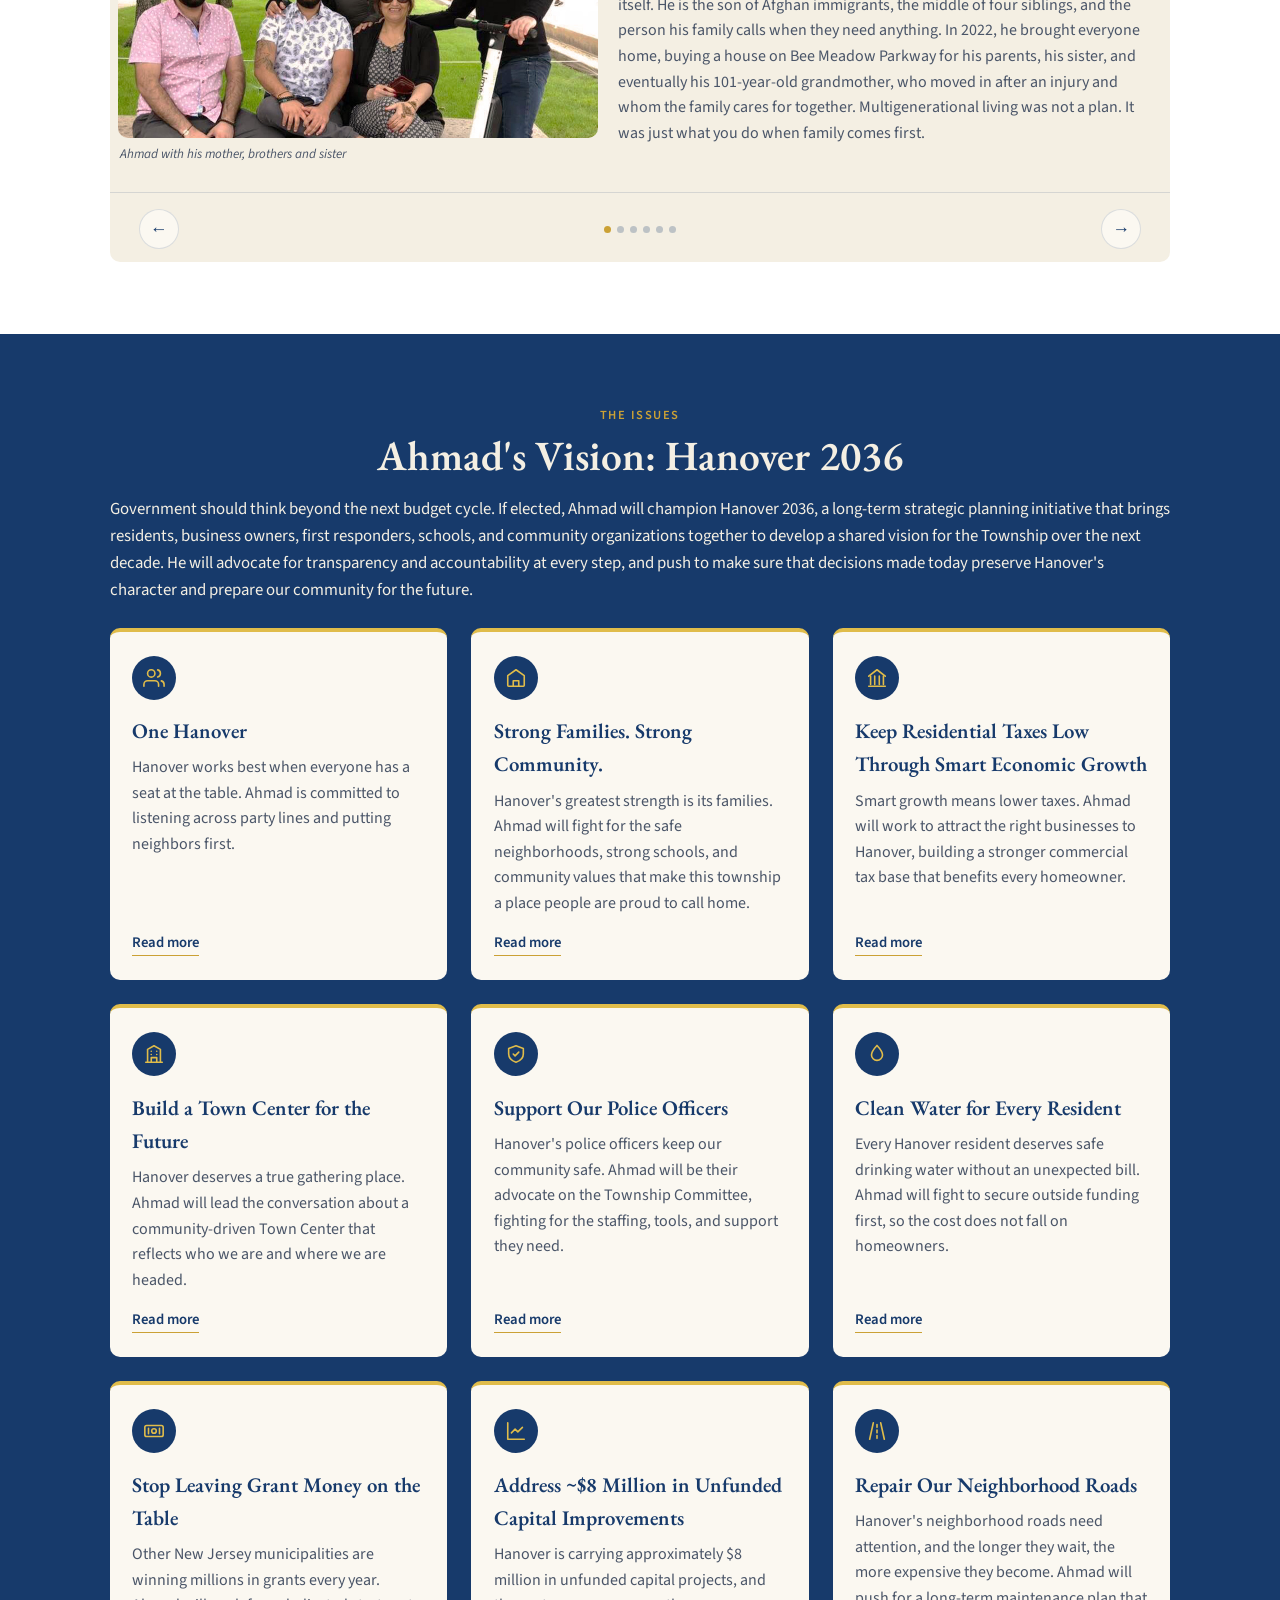
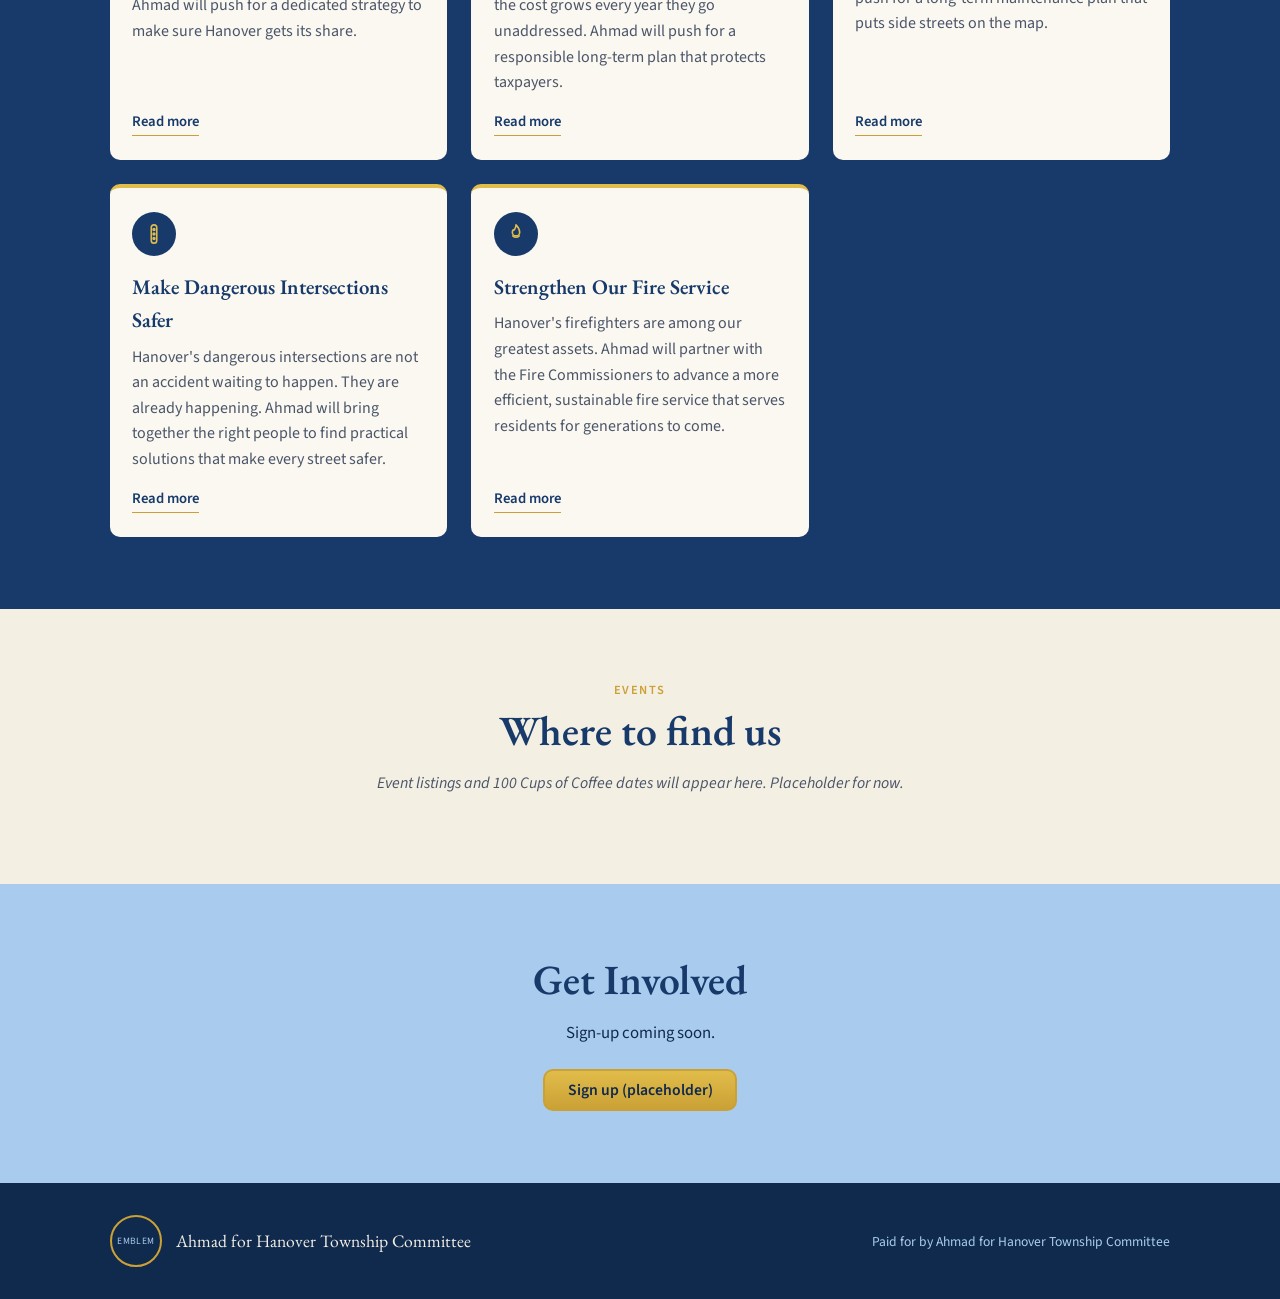
==== commit bf184b7d: "content: updated issues content" ====
--- a/preview.html
+++ b/preview.html
@@ -203,83 +203,75 @@
     <!-- ============ ISSUES (placeholder cards) ============ -->
     <section id="issues" class="issues">
       <div class="container">
-        <p class="eyebrow center">Where Ahmad stands</p>
-        <h2 class="section-title center">Hanover Vision 2036</h2>
+        <p class="eyebrow center">The Issues</p>
+        <h2 class="section-title center">Ahmad's Vision: Hanover 2036</h2>
         <p class="issues-intro">
-          Government should think beyond the next budget cycle. 
-          Hanover  Vision 2036 is a long-term strategic planning initiative 
-          that brings residents, business owners, first responders, schools, 
-          and community organizations together to develop a shared vision 
-          for our Township over the next decade, while also prioritizing transparency
-          and accountability. Together, we can make decisions 
-          that preserve Hanover’s character and prepare our community for the future.
-      
+          Government should think beyond the next budget cycle. If elected, Ahmad will champion Hanover 2036, a long-term strategic planning initiative that brings residents, business owners, first responders, schools, and community organizations together to develop a shared vision for the Township over the next decade. He will advocate for transparency and accountability at every step, and push to make sure that decisions made today preserve Hanover's character and prepare our community for the future.
         </p>
         <div class="issues-grid">
           <article class="issue-card" data-issue="0" tabindex="0" role="button" aria-label="Read more about One Hanover">
             <span class="issue-icon" aria-hidden="true"><svg viewBox="0 0 24 24" fill="none" stroke="currentColor" stroke-width="1.75" stroke-linecap="round" stroke-linejoin="round"><path d="M17 21v-2a4 4 0 0 0-4-4H5a4 4 0 0 0-4 4v2"/><circle cx="9" cy="7" r="4"/><path d="M23 21v-2a4 4 0 0 0-3-3.87M16 3.13a4 4 0 0 1 0 7.75"/></svg></span>
             <h3>One Hanover</h3>
-            <p>Neighbors before parties: listening first and putting Hanover ahead of partisan politics.</p>
+            <p>Hanover works best when everyone has a seat at the table. Ahmad is committed to listening across party lines and putting neighbors first.</p>
             <span class="read-more">Read more</span>
           </article>
           <article class="issue-card" data-issue="1" tabindex="0" role="button" aria-label="Read more about Strong Families, Strong Community">
             <span class="issue-icon" aria-hidden="true"><svg viewBox="0 0 24 24" fill="none" stroke="currentColor" stroke-width="1.75" stroke-linecap="round" stroke-linejoin="round"><path d="M3 9.5 12 3l9 6.5V20a1 1 0 0 1-1 1H4a1 1 0 0 1-1-1z"/><path d="M9 21v-6h6v6"/></svg></span>
             <h3>Strong Families. Strong Community.</h3>
-            <p>Backing safe neighborhoods, good schools, and public health while preserving the values that make Hanover exceptional.</p>
+            <p>Hanover's greatest strength is its families. Ahmad will fight for the safe neighborhoods, strong schools, and community values that make this township a place people are proud to call home.</p>
             <span class="read-more">Read more</span>
           </article>
           <article class="issue-card" data-issue="2" tabindex="0" role="button" aria-label="Read more about Keep Residential Taxes Low Through Smart Economic Growth">
             <span class="issue-icon" aria-hidden="true"><svg viewBox="0 0 24 24" fill="none" stroke="currentColor" stroke-width="1.75" stroke-linecap="round" stroke-linejoin="round"><path d="M3 21h18"/><path d="M3 10 12 3l9 7"/><path d="M5 10v9M9.5 10v9M14.5 10v9M19 10v9"/></svg></span>
             <h3>Keep Residential Taxes Low Through Smart Economic Growth</h3>
-            <p>Growing the commercial tax base to ease the burden on homeowners.</p>
+            <p>Smart growth means lower taxes. Ahmad will work to attract the right businesses to Hanover, building a stronger commercial tax base that benefits every homeowner.</p>
             <span class="read-more">Read more</span>
           </article>
           <article class="issue-card" data-issue="3" tabindex="0" role="button" aria-label="Read more about Build a Town Center for the Future">
             <span class="issue-icon" aria-hidden="true"><svg viewBox="0 0 24 24" fill="none" stroke="currentColor" stroke-width="1.75" stroke-linecap="round" stroke-linejoin="round"><path d="M3 21h18"/><path d="M5 21V7l7-4 7 4v14"/><path d="M9 21v-5h6v5"/><path d="M9 9h.01M15 9h.01M9 12.5h.01M15 12.5h.01"/></svg></span>
             <h3>Build a Town Center for the Future</h3>
-            <p>A community-driven public-private partnership to create a true heart of Hanover.</p>
-            <span class="read-more">Read more</span>
+            <p>Hanover deserves a true gathering place. Ahmad will lead the conversation about a community-driven Town Center that reflects who we are and where we are headed.</p><span class="read-more">Read more</span>
           </article>
           <article class="issue-card" data-issue="4" tabindex="0" role="button" aria-label="Read more about Support Our Police Officers">
             <span class="issue-icon" aria-hidden="true"><svg viewBox="0 0 24 24" fill="none" stroke="currentColor" stroke-width="1.75" stroke-linecap="round" stroke-linejoin="round"><path d="M12 3 4 6v6c0 5 3.5 7.5 8 9 4.5-1.5 8-4 8-9V6z"/><path d="m9 12 2 2 4-4"/></svg></span>
             <h3>Support Our Police Officers</h3>
-            <p>Continually evaluating staffing and giving officers the personnel, training, and technology they need.</p>
-            <span class="read-more">Read more</span>
-          </article>
-          <article class="issue-card" data-issue="5" tabindex="0" role="button" aria-label="Read more about Finish the Job on Pipegate">
+            <p>Hanover's police officers keep our community safe. Ahmad will be their advocate on the Township Committee, fighting for the staffing, tools, and support they need.</p>
+            <span class="read-more">Read more</span>
+          </article>
+          <article class="issue-card" data-issue="5" tabindex="0" role="button" aria-label="Read more about Clean Water for Every Resident">
             <span class="issue-icon" aria-hidden="true"><svg viewBox="0 0 24 24" fill="none" stroke="currentColor" stroke-width="1.75" stroke-linecap="round" stroke-linejoin="round"><path d="M12 2.7s6 6.4 6 10.3a6 6 0 0 1-12 0c0-3.9 6-10.3 6-10.3z"/></svg></span>
-            <h3>Finish the Job on Pipegate</h3>
-            <p>Exhausting every outside funding source for lead service line replacement before asking taxpayers to pay more.</p>
+            <h3>Clean Water for Every Resident</h3>
+            <p>Every Hanover resident deserves safe drinking water without an unexpected bill. Ahmad will fight to secure outside funding first, so the cost does not fall on homeowners.</p>
             <span class="read-more">Read more</span>
           </article>
           <article class="issue-card" data-issue="6" tabindex="0" role="button" aria-label="Read more about Stop Leaving Grant Money on the Table">
             <span class="issue-icon" aria-hidden="true"><svg viewBox="0 0 24 24" fill="none" stroke="currentColor" stroke-width="1.75" stroke-linecap="round" stroke-linejoin="round"><rect x="2" y="6" width="20" height="12" rx="2"/><circle cx="12" cy="12" r="2.5"/><path d="M6 9v6M18 9v6"/></svg></span>
             <h3>Stop Leaving Grant Money on the Table</h3>
-            <p>A dedicated strategy to pursue the grant dollars Hanover currently isn't chasing.</p>
+            <p>Other New Jersey municipalities are winning millions in grants every year. Ahmad will push for a dedicated strategy to make sure Hanover gets its share.</p>
             <span class="read-more">Read more</span>
           </article>
           <article class="issue-card" data-issue="7" tabindex="0" role="button" aria-label="Read more about Address roughly 8 million dollars in Unfunded Capital Improvements">
             <span class="issue-icon" aria-hidden="true"><svg viewBox="0 0 24 24" fill="none" stroke="currentColor" stroke-width="1.75" stroke-linecap="round" stroke-linejoin="round"><path d="M3 3v18h18"/><path d="m19 8-5 5-3-3-4 4"/></svg></span>
             <h3>Address ~$8 Million in Unfunded Capital Improvements</h3>
-            <p>Responsible planning to tackle hidden, growing debt before it costs taxpayers more.</p>
+            <p>Hanover is carrying approximately $8 million in unfunded capital projects, and the cost grows every year they go unaddressed. Ahmad will push for a responsible long-term plan that protects taxpayers.</p>
             <span class="read-more">Read more</span>
           </article>
           <article class="issue-card" data-issue="8" tabindex="0" role="button" aria-label="Read more about Repair Our Neighborhood Roads">
             <span class="issue-icon" aria-hidden="true"><svg viewBox="0 0 24 24" fill="none" stroke="currentColor" stroke-width="1.75" stroke-linecap="round" stroke-linejoin="round"><path d="M4 21 8 3M20 21 16 3"/><path d="M12 5v3M12 11v3M12 17v3"/></svg></span>
             <h3>Repair Our Neighborhood Roads</h3>
-            <p>Prioritizing side streets and a long-term maintenance schedule that fixes roads before they get costlier.</p>
+            <p>Hanover's neighborhood roads need attention, and the longer they wait, the more expensive they become. Ahmad will push for a long-term maintenance plan that puts side streets on the map.</p>
             <span class="read-more">Read more</span>
           </article>
           <article class="issue-card" data-issue="9" tabindex="0" role="button" aria-label="Read more about Make Dangerous Intersections Safer">
             <span class="issue-icon" aria-hidden="true"><svg viewBox="0 0 24 24" fill="none" stroke="currentColor" stroke-width="1.75" stroke-linecap="round" stroke-linejoin="round"><rect x="9" y="2" width="6" height="20" rx="3"/><circle cx="12" cy="7" r="1"/><circle cx="12" cy="12" r="1"/><circle cx="12" cy="17" r="1"/></svg></span>
             <h3>Make Dangerous Intersections Safer</h3>
-            <p>Working with engineers and residents on practical fixes at accident-prone intersections.</p>
+            <p>Hanover's dangerous intersections are not an accident waiting to happen. They are already happening. Ahmad will bring together the right people to find practical solutions that make every street safer.</p>
             <span class="read-more">Read more</span>
           </article>
           <article class="issue-card" data-issue="10" tabindex="0" role="button" aria-label="Read more about Strengthen Our Fire Service">
             <span class="issue-icon" aria-hidden="true"><svg viewBox="0 0 24 24" fill="none" stroke="currentColor" stroke-width="1.75" stroke-linecap="round" stroke-linejoin="round"><path d="M12 2s4 4 4 8a4 4 0 0 1-8 0c0-1 .5-2 1-2.5C9 9 12 6 12 2z"/><path d="M8.5 14a5 5 0 0 0 7 0"/></svg></span>
             <h3>Strengthen Our Fire Service</h3>
-            <p>Partnering with Fire Commissioners toward a sustainable consolidated and hybrid approach.</p>
+            <p>Hanover's firefighters are among our greatest assets. Ahmad will partner with the Fire Commissioners to advance a more efficient, sustainable fire service that serves residents for generations to come.</p>
             <span class="read-more">Read more</span>
           </article>
         </div>
@@ -305,37 +297,37 @@
 
     <template id="issue-data">
       <div data-title="One Hanover">
-        <p>Local government should bring people together, not divide them. Whether you're Republican, Democrat, Independent, or unaffiliated, we all want safe neighborhoods, well-maintained roads, responsible spending, and a town we can be proud of. I will listen first, work with anyone who has good ideas, and always put Hanover ahead of partisan politics. At the end of the day, we're neighbors before we're members of political parties.</p>
+        <p>Local government should bring people together, not divide them. Whether residents are Republican, Democrat, Independent, or unaffiliated, everyone wants safe neighborhoods, well-maintained roads, responsible spending, and a town they can be proud of. If elected, Ahmad will listen first, work with anyone who has good ideas, and always put Hanover ahead of partisan politics. At the end of the day, neighbors come before party labels, and that is the principle he will bring to every meeting and every vote.</p>  
       </div>
       <div data-title="Strong Families. Strong Community.">
-        <p>The strength of Hanover has always been its families. I believe in supporting safe neighborhoods, access to healthcare and well-funded public health programs, excellent schools, academic achievement, personal responsibility, civic pride, patriotism, and respect for every person. We can embrace new opportunities while preserving the values that have made Hanover such an exceptional place to live.</p>
+        <p>The strength of Hanover has always been its families. Ahmad believes in supporting safe neighborhoods, access to healthcare and well-funded public health programs, excellent schools, academic achievement, personal responsibility, civic pride, patriotism, and respect for every person. If elected, he will advocate for policies that embrace new opportunities while preserving the values that have made Hanover such an exceptional place to live and raise a family.</p>  
       </div>
       <div data-title="Keep Residential Taxes Low Through Smart Economic Growth">
-        <p>The most sustainable way to keep residential property taxes low is by growing Hanover's commercial tax base. I will actively engage businesses and employers that are a good fit for our community and encourage them to relocate or expand in Hanover. Every quality business we attract strengthens our local economy, creates jobs, and helps reduce the tax burden on homeowners.</p>
+        <p>The most sustainable way to keep residential property taxes low is by growing Hanover's commercial tax base. If elected, Ahmad will actively champion efforts to engage businesses and employers that are a good fit for the community, encouraging them to relocate or expand in Hanover. Every quality business attracted to the township strengthens the local economy, creates jobs, and helps reduce the tax burden on homeowners.</p>
       </div>
       <div data-title="Build a Town Center for the Future">
-        <p>Hanover deserves a place that brings our community together. As part of Hanover 2036, I will facilitate a community-driven conversation about developing a public-private partnership that creates a vibrant Town Center that supports local businesses, provides gathering spaces for families, and gives residents a destination they can truly call the heart of Hanover. Any future development must respect the character of our Township while enhancing our quality of life.</p>
+        <p>Hanover deserves a place that brings the community together. As part of Hanover 2036, Ahmad will facilitate a community-driven conversation about developing a public-private partnership to create a vibrant Town Center that supports local businesses, provides gathering spaces for families, and gives residents a destination they can truly call the heart of Hanover. He will advocate that any future development respect the character of the Township while enhancing the quality of life for everyone who calls it home.</p>  
       </div>
       <div data-title="Support Our Police Officers">
-        <p>Public safety is government's first responsibility. Hanover currently only has about 31 police officers serving our Township, and I believe we should continually evaluate whether that staffing level is sufficient to meet the needs of our growing community. I will advocate for the personnel, equipment, training, and technology our officers need to continue keeping Hanover one of the safest communities in New Jersey. They will find a steadfast partner in me.</p>
-      </div>
-      <div data-title="Finish the Job on Pipegate">
-        <p>Every resident deserves safe drinking water without facing an unreasonable financial burden. I will work aggressively with neighboring municipalities, Morris County, the State of New Jersey, and the federal government to pursue every available funding opportunity for lead service line replacement. Before asking Hanover taxpayers to pay more, we should exhaust every outside funding source available.</p>
+        <p>Public safety is government's first responsibility. Hanover currently has approximately 31 police officers serving the Township, and Ahmad believes the community should continually evaluate whether that staffing level is sufficient to meet the needs of a growing population. If elected, he will advocate for the personnel, equipment, training, and technology officers need to continue keeping Hanover one of the safest communities in New Jersey. They will find a steadfast partner and a strong voice on the Township Committee.</p>  
+      </div>
+      <div data-title="Clean Water for Every Resident">
+        <p>Every resident deserves safe drinking water without facing an unreasonable financial burden. The controversy surrounding Hanover's water infrastructure, known locally as Pipegate, raised serious questions about transparency, accountability, and whether residents were given a full picture of the decisions being made on their behalf. Ahmad believes those questions deserve straight answers, and that the best way to restore trust is through action. If elected, he will work aggressively with neighboring municipalities, Morris County, the State of New Jersey, and the federal government to pursue every available funding opportunity for lead service line replacement. Before asking Hanover taxpayers to pay more, he will push to exhaust every outside funding source available.</p>  
       </div>
       <div data-title="Stop Leaving Grant Money on the Table">
-        <p>Every year, municipalities across New Jersey secure millions of dollars in grants for roads, infrastructure, parks, recreation, public safety, flood mitigation, and environmental projects, except for Hanover. This is not even looked at, nor is it included in our budget. Hanover should have a dedicated strategy for identifying, pursuing, and winning those grants. Every grant dollar we receive is a dollar our taxpayers don't have to provide.</p>
+        <p>Every year, municipalities across New Jersey secure millions of dollars in grants for roads, infrastructure, parks, recreation, public safety, flood mitigation, and environmental projects. Hanover has largely left that money on the table. If elected, Ahmad will advocate for a dedicated municipal grant strategy: a systematic approach to identifying, pursuing, and winning the funding that other townships are already capturing. Every grant dollar Hanover secures is a dollar its taxpayers do not have to provide.</p>  
       </div>
       <div data-title="Address ~$8 Million in Unfunded Capital Improvements">
-        <p>Hanover currently has approximately $8 million in unfunded capital improvement projects that will eventually need to be addressed. It appears on the books as balanced due to a loophole the state allows, but we are actually holding about $8M in debt that's growing every year. Delaying these projects doesn't make them disappear, it simply increases their future cost. Without a long-term funding strategy, taxpayers could continue seeing approximately $1 to $2 million in additional debt issued each year just to keep pace. I will advocate for responsible financial planning that prioritizes projects, pursues outside funding, and protects taxpayers from unnecessary debt.</p>
+        <p>Hanover currently has approximately $8 million in unfunded capital improvement projects that will eventually need to be addressed. While the budget appears balanced due to a provision the state allows, the Township is carrying a growing debt obligation that does not disappear by being deferred. Delaying these projects only increases their future cost, and without a long-term funding strategy, taxpayers could continue seeing approximately $1 to $2 million in additional debt issued each year just to keep pace. If elected, Ahmad will advocate for responsible financial planning that prioritizes projects, pursues outside funding, and protects taxpayers from unnecessary debt.</p>  
       </div>
       <div data-title="Repair Our Neighborhood Roads">
-        <p>Residents shouldn't have to weave around potholes or drive over rough, deteriorating roads every day. I'll prioritize repairing neighborhood streets, improving pavement conditions, and developing a long-term maintenance schedule that fixes roads before they become significantly more expensive to repair. Our side streets in particular need to be prioritized, not just our main roads. Well-maintained roads improve safety, protect vehicles, and preserve property values.</p>
+        <p>Residents should not have to weave around potholes or drive over rough, deteriorating roads every day. If elected, Ahmad will advocate for prioritizing the repair of neighborhood streets, improving pavement conditions, and developing a long-term maintenance schedule that addresses roads before they become significantly more expensive to fix. Side streets in particular deserve attention, not just main roads. Well-maintained roads improve safety, protect vehicles, and preserve property values throughout the Township.</p>   
       </div>
       <div data-title="Make Dangerous Intersections Safer">
-        <p>Too many intersections throughout Hanover have become frequent locations for accidents and near misses. I will work with traffic engineers, county officials, law enforcement, and residents to identify practical safety improvements, including better traffic signal timing, improved signage, safer pedestrian crossings, and traffic-calming measures where appropriate. Smart infrastructure saves lives.</p>
+        <p>Too many intersections throughout Hanover have become frequent locations for accidents and near misses. If elected, Ahmad will work with traffic engineers, county officials, law enforcement, and residents to identify practical safety improvements, including better traffic signal timing, improved signage, safer pedestrian crossings, and traffic-calming measures where appropriate. Smart infrastructure saves lives.</p>  
       </div>
       <div data-title="Strengthen Our Fire Service">
-        <p>When our residents dial 911, they expect a quick and responsive Fire Department. Our heroes deserve our support. Our volunteer and paid firefighters are among Hanover's greatest assets, and they deserve our full support. While statute requires separation under the current structure, I will partner with the Fire Commissioners to support them in moving toward a consolidated and hybrid approach to improve operational efficiency, strengthen recruitment and retention, and explore opportunities for greater coordination where it benefits both public safety and taxpayers. Let's also not forget the condemned 3rd floor of the Cedar Knolls building. The goal is simple: partner with our Commissioners, support them to develop a consolidated and hybrid approach, and ensure we have an outstanding fire service that is sustainable for generations to come.</p>
+        <p>When residents dial 911, they expect a fast and responsive fire department. Hanover's volunteer and paid firefighters are among the Township's greatest assets, and they deserve full support. While statute requires separation between the Township Committee and the independent fire districts, if elected Ahmad will partner with the Fire Commissioners to advocate for a consolidated and hybrid approach that improves operational efficiency, strengthens recruitment and retention, and explores opportunities for greater coordination where it benefits both public safety and taxpayers. He will also raise the urgency of addressing the condemned third floor of the Cedar Knolls firehouse, a safety issue that has gone unresolved for too long. The goal is straightforward: support the Commissioners, advance a sustainable hybrid model, and ensure Hanover has an outstanding fire service for generations to come.</p>  
       </div>
     </template>
 
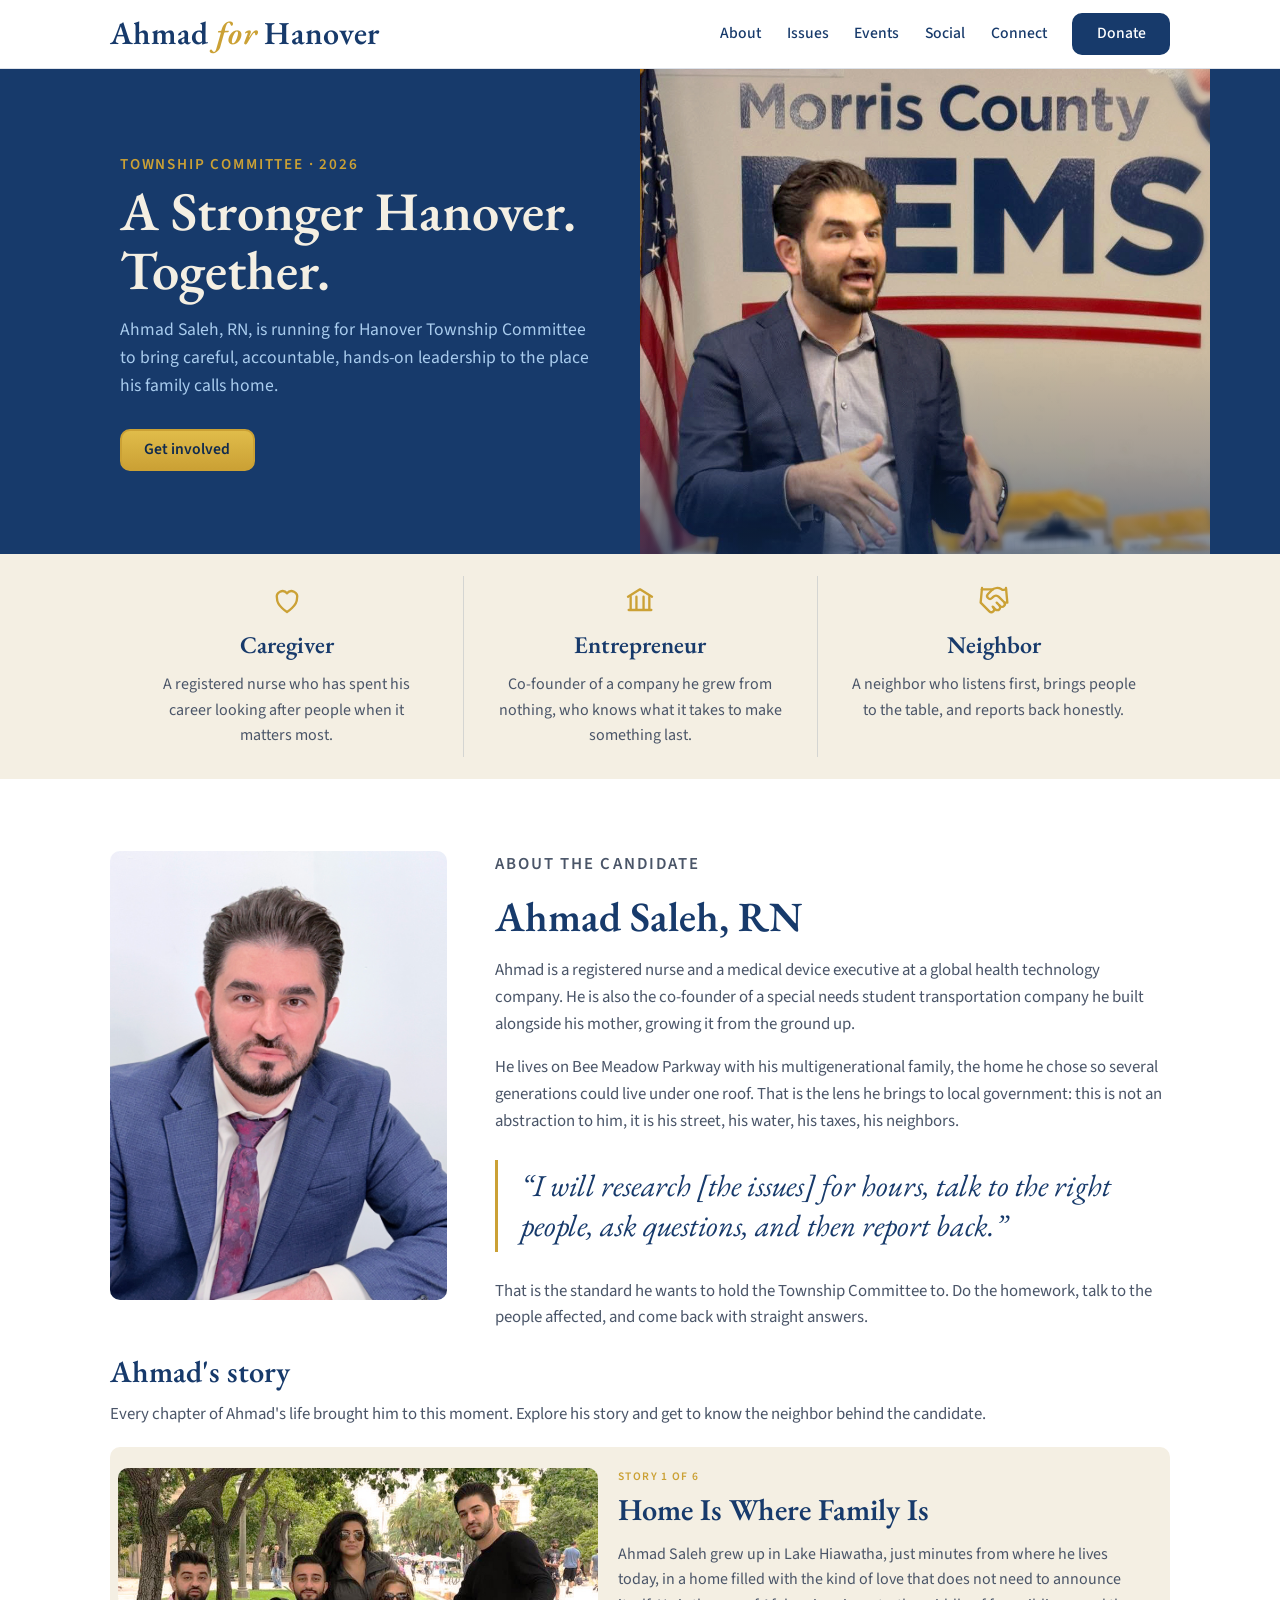
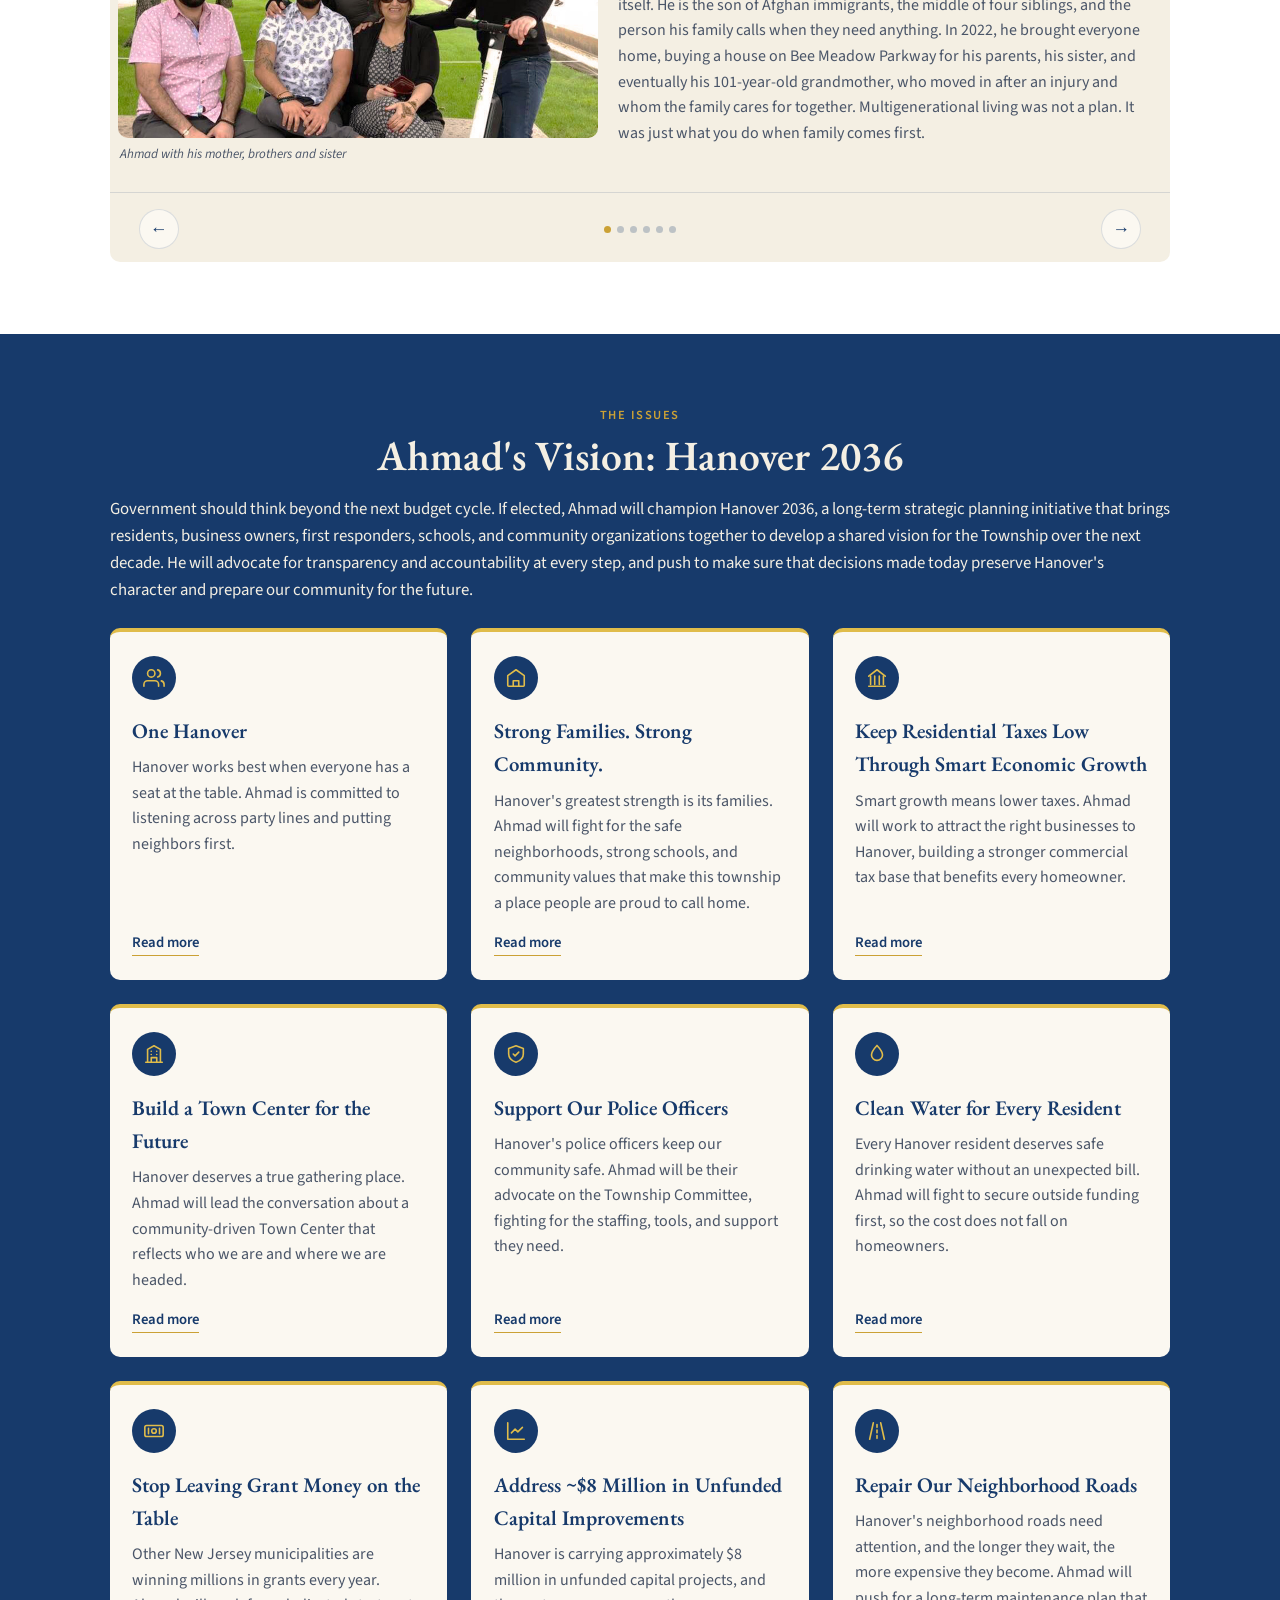
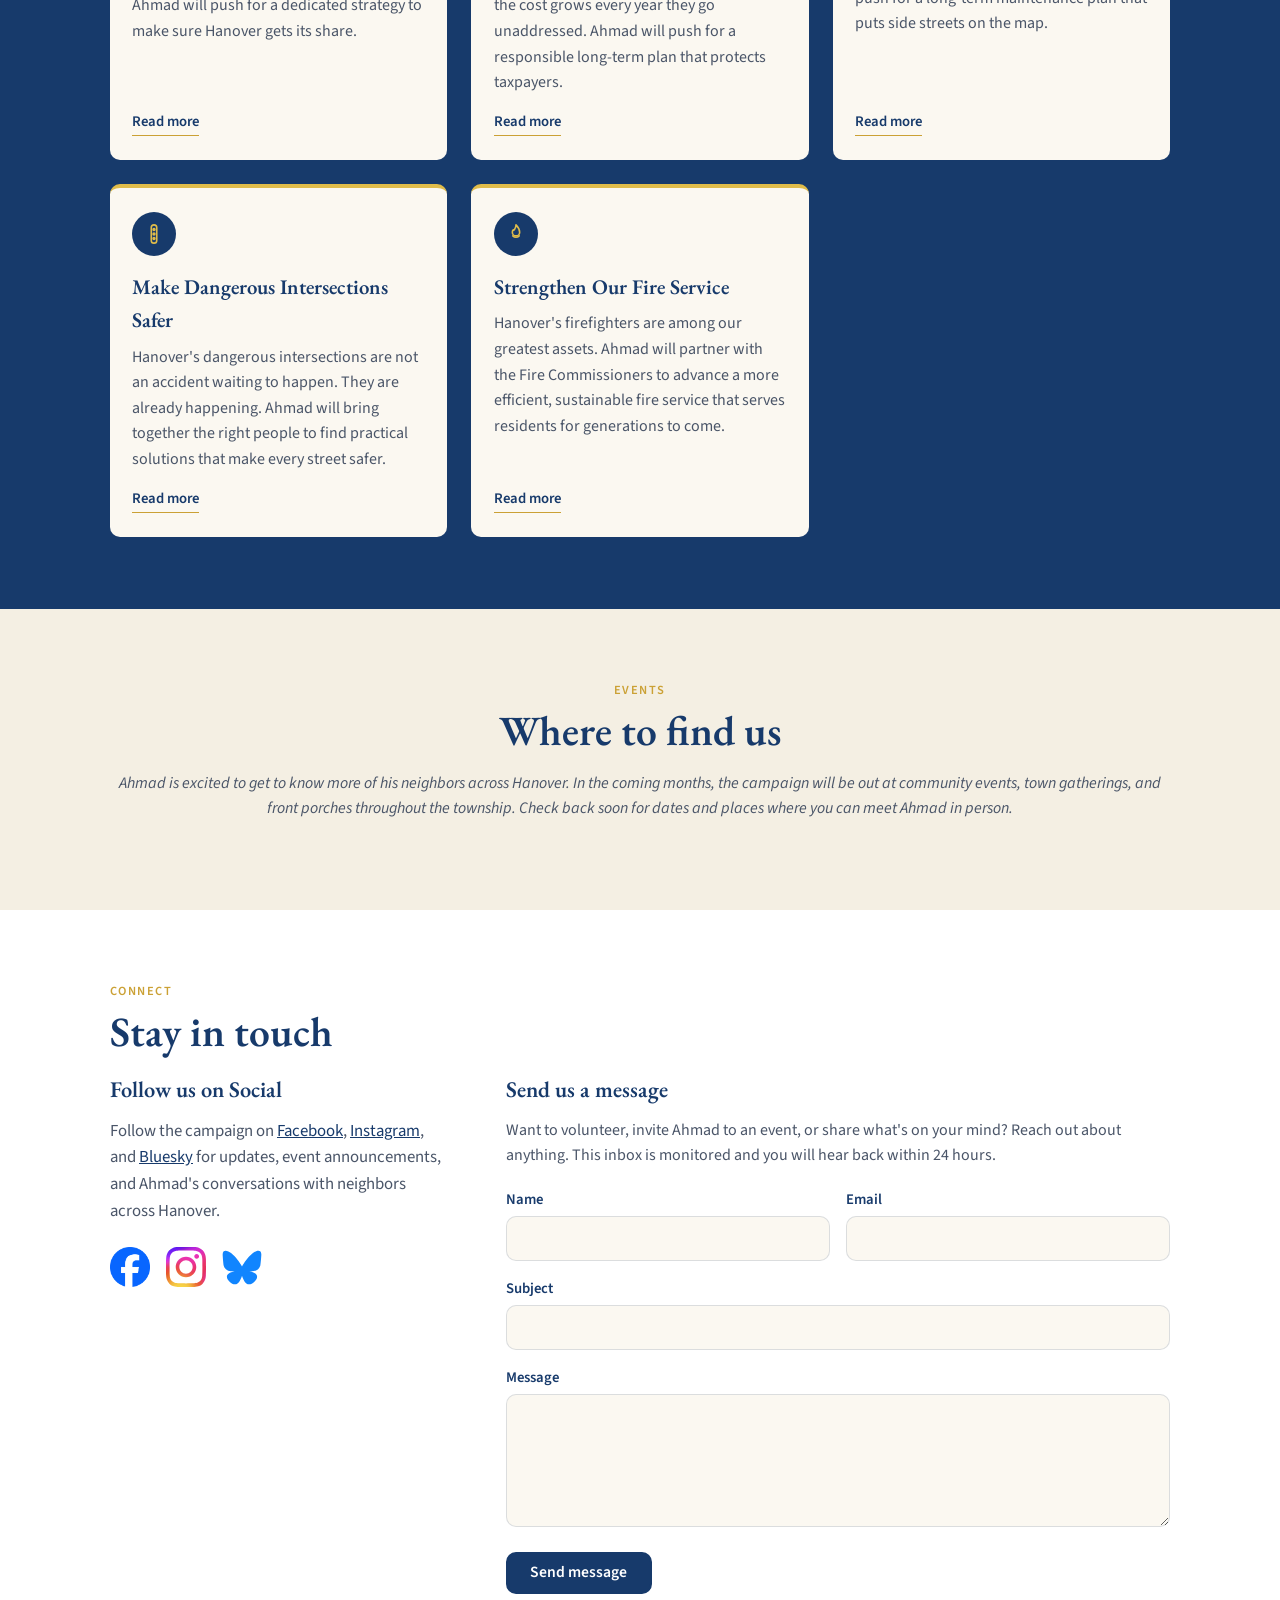
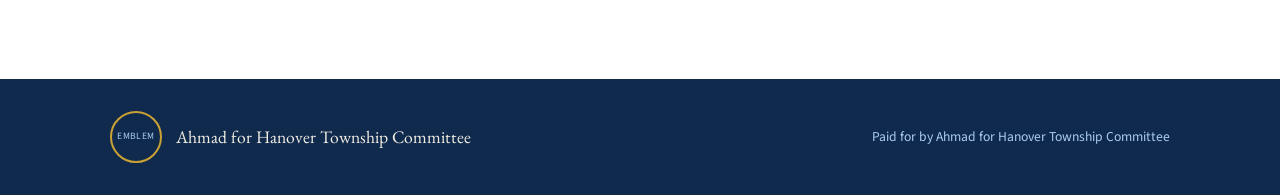
==== commit bfb9657a: "content: updates to events and connect" ====
--- a/preview.html
+++ b/preview.html
@@ -331,25 +331,78 @@
       </div>
     </template>
 
-    <!-- ============ EVENTS / 100 CUPS (placeholder) ============ -->
+    <!-- ============ EVENTS  ============ -->
     <section id="events" class="events">
       <div class="container">
         <p class="eyebrow center">Events</p>
         <h2 class="section-title center">Where to find us</h2>
         <p class="placeholder-note center">
-          Event listings and 100 Cups of Coffee dates will appear here. Placeholder for now.
+          Ahmad is excited to get to know more of his neighbors across Hanover. In the
+          coming months, the campaign will be out at community events, town gatherings,
+          and front porches throughout the township. Check back soon for dates and
+          places where you can meet Ahmad in person.
         </p>
       </div>
     </section>
 
-    <!-- ============ GET INVOLVED (placeholder) ============ -->
-    <section id="get-involved" class="get-involved">
-      <div class="container get-involved-inner">
-        <h2 class="section-title">Get Involved</h2>
-        <p>
-          Sign-up coming soon.
-        </p>
-        <a class="btn btn-gold" href="#">Sign up (placeholder)</a>
+    <!-- ============ CONNECT ============ -->
+    <section id="connect" class="connect">
+      <div class="container">
+        <p class="eyebrow">Connect</p>
+        <h2 class="section-title">Stay in touch</h2>
+        <div class="connect-grid">
+          <div class="connect-social">
+            <h3 class="connect-subtitle">Follow us on Social</h3>
+            <p>
+              Follow the campaign on
+              <a href="https://www.facebook.com/ahmad4hanover" target="_blank" rel="noopener noreferrer">Facebook</a>,
+              <a href="https://www.instagram.com/ahmad4hanover" target="_blank" rel="noopener noreferrer">Instagram</a>,
+              and <a href="https://bsky.app/profile/ahmad4hanover.bsky.social" target="_blank" rel="noopener noreferrer">Bluesky</a>
+              for updates, event announcements, and Ahmad's conversations with
+              neighbors across Hanover.
+            </p>
+            <div class="social-links">
+              <a href="https://www.facebook.com/ahmad4hanover" target="_blank" rel="noopener noreferrer" aria-label="Ahmad for Hanover on Facebook">
+                <img src="assets/images/social/facebook.png" alt="" />
+              </a>
+              <a href="https://www.instagram.com/ahmad4hanover" target="_blank" rel="noopener noreferrer" aria-label="Ahmad for Hanover on Instagram">
+                <img src="assets/images/social/instagram.svg" alt="" />
+              </a>
+              <a href="https://bsky.app/profile/ahmad4hanover.bsky.social" target="_blank" rel="noopener noreferrer" aria-label="Ahmad for Hanover on Bluesky">
+                <img src="assets/images/social/bluesky.svg" alt="" />
+              </a>
+            </div>
+          </div>
+          <form class="connect-form" id="connect-form" novalidate>
+            <h3 class="connect-subtitle">Send us a message</h3>
+            <p class="connect-form-intro">
+              Want to volunteer, invite Ahmad to an event, or share what's on your
+              mind? Reach out about anything. This inbox is monitored and you will
+              hear back within 24 hours.
+            </p>
+
+            <div class="form-row">
+              <div class="form-field">
+                <label for="cf-name">Name</label>
+                <input type="text" id="cf-name" name="name" required autocomplete="name" />
+              </div>
+              <div class="form-field">
+                <label for="cf-email">Email</label>
+                <input type="email" id="cf-email" name="email" required autocomplete="email" />
+              </div>
+            </div>
+            <div class="form-field">
+              <label for="cf-subject">Subject</label>
+              <input type="text" id="cf-subject" name="subject" required />
+            </div>
+            <div class="form-field">
+              <label for="cf-message">Message</label>
+              <textarea id="cf-message" name="message" rows="5" required></textarea>
+            </div>
+            <button type="submit" class="btn btn-blue">Send message</button>
+            <p class="form-status" id="form-status" role="status" aria-live="polite"></p>
+          </form>
+        </div>
       </div>
     </section>
 
--- a/styles/style.css
+++ b/styles/style.css
@@ -510,6 +510,65 @@
 .get-involved { background: var(--light-blue); padding: clamp(2.5rem, 6vw, 4.5rem) 0; }
 .get-involved-inner { text-align: center; max-width: 40rem; margin-inline: auto; }
 .get-involved-inner p { color: var(--blue-deep); margin: 0 0 1.4rem; font-size: 1.05rem; }
+
+/* ==========================================================================
+   CONNECT
+   ========================================================================== */
+.connect { background: var(--white); padding: clamp(2.5rem, 6vw, 4.5rem) 0; }
+.connect-grid {
+  display: grid;
+  grid-template-columns: 1fr 2fr;
+  gap: clamp(2rem, 5vw, 4rem);
+  align-items: start;
+  margin-top: 1rem;
+}
+.connect-social p { color: var(--slate); font-size: 1.05rem; margin: 0 0 1.4rem; }
+.social-links { display: flex; gap: 1rem; }
+.social-links a { display: inline-block; transition: transform 0.1s ease; }
+.social-links a:hover { transform: translateY(-2px); }
+.social-links img { width: 40px; height: 40px; object-fit: contain; }
+
+.connect-subtitle {
+  font-family: var(--serif);
+  color: var(--blue);
+  font-size: 1.4rem;
+  font-weight: 600;
+  margin: 0 0 0.6rem;
+}
+.connect-form-intro { color: var(--slate); font-size: 1rem; margin: 0 0 1.2rem; }
+
+.connect-form .form-row {
+  display: grid;
+  grid-template-columns: 1fr 1fr;
+  gap: 1rem;
+}
+.form-field { margin-bottom: 1rem; }
+.form-field label {
+  display: block;
+  font-weight: 600;
+  font-size: 0.92rem;
+  color: var(--blue);
+  margin-bottom: 0.3rem;
+}
+.form-field input,
+.form-field textarea {
+  width: 100%;
+  font-family: var(--sans);
+  font-size: 1rem;
+  color: var(--ink);
+  background: var(--cream-card);
+  border: 1px solid var(--hairline);
+  border-radius: var(--radius);
+  padding: 0.65rem 0.8rem;
+}
+.form-field input:focus,
+.form-field textarea:focus {
+  outline: 2px solid var(--light-blue);
+  outline-offset: 1px;
+  border-color: var(--blue);
+}
+.form-field textarea { resize: vertical; min-height: 120px; }
+.form-status { margin: 0.8rem 0 0; font-size: 0.95rem; color: var(--slate); }
 
 /* ==========================================================================
    FOOTER
@@ -612,6 +671,9 @@
 
   .issues-grid { grid-template-columns: 1fr; }
 
+  .connect-grid { grid-template-columns: 1fr; }
+  .connect-form .form-row { grid-template-columns: 1fr; }
+
 }
 
 @media (min-width: 861px) and (max-width: 1024px) {
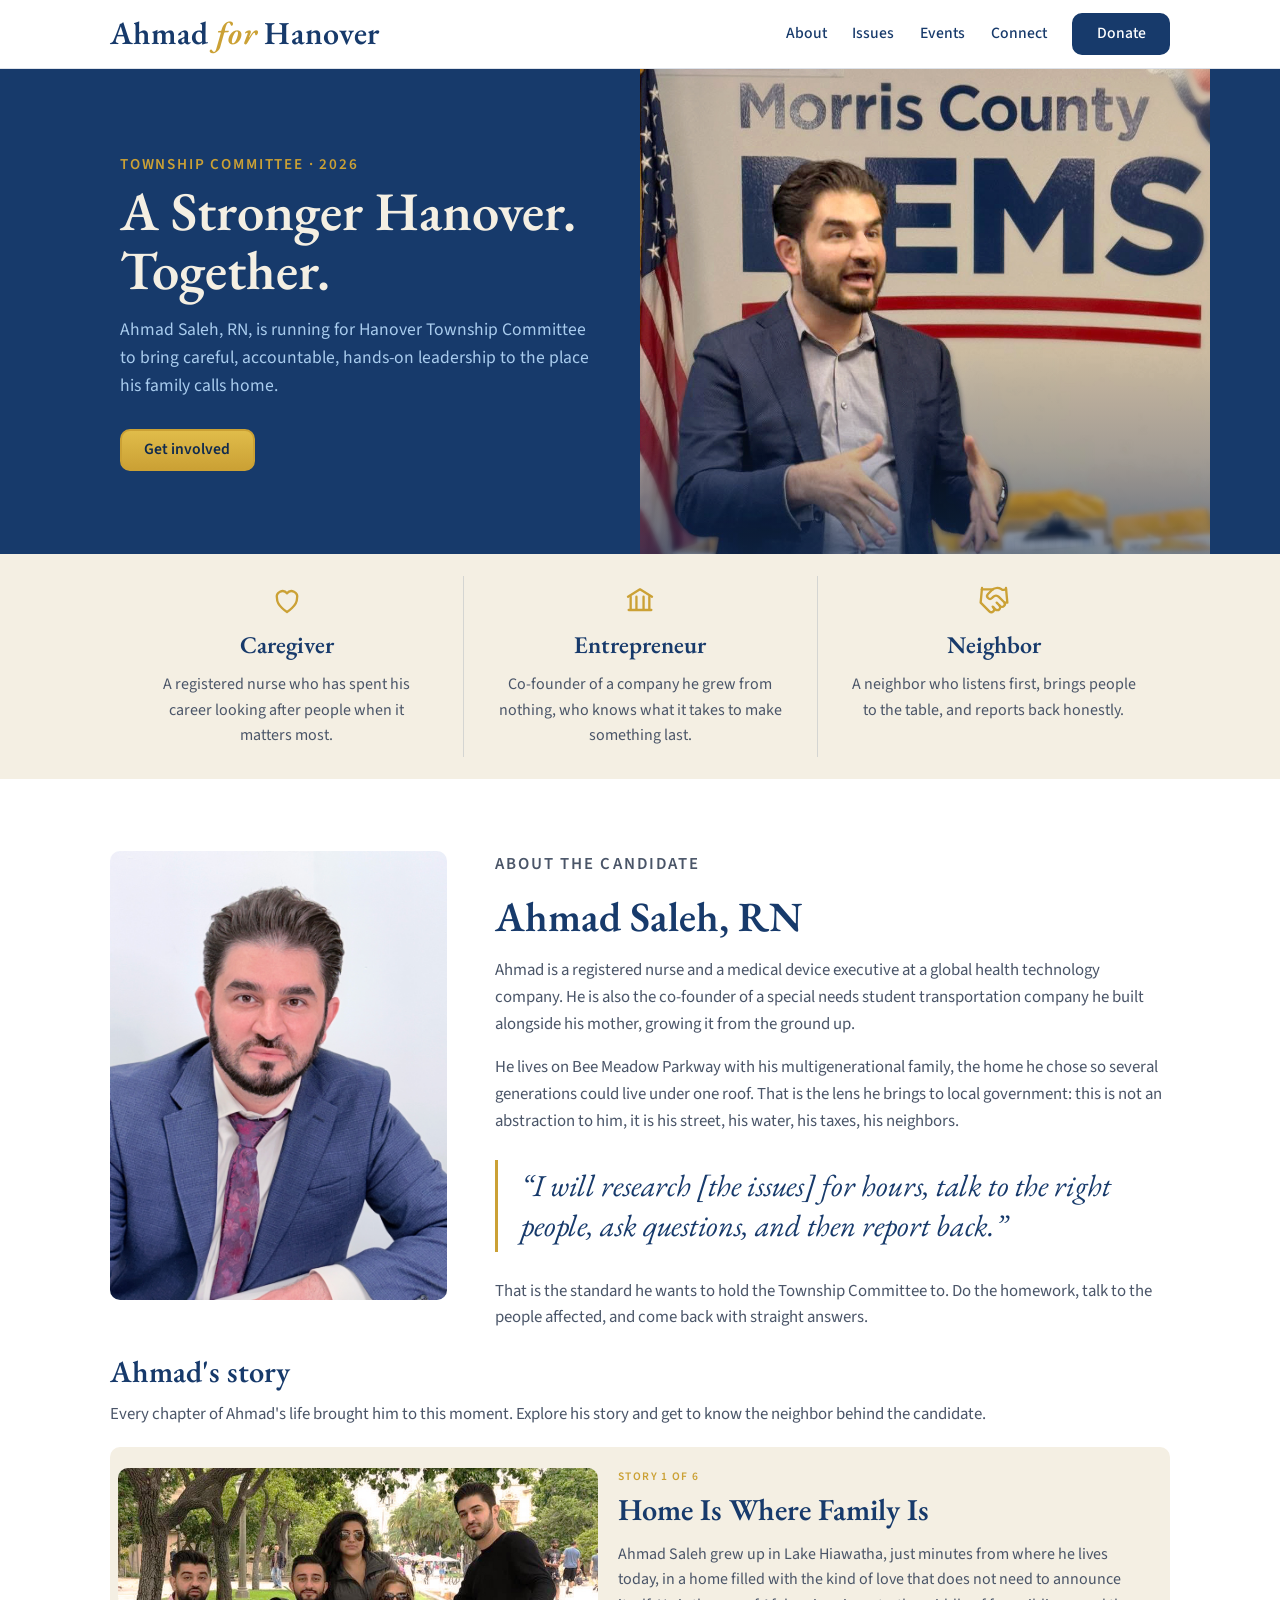
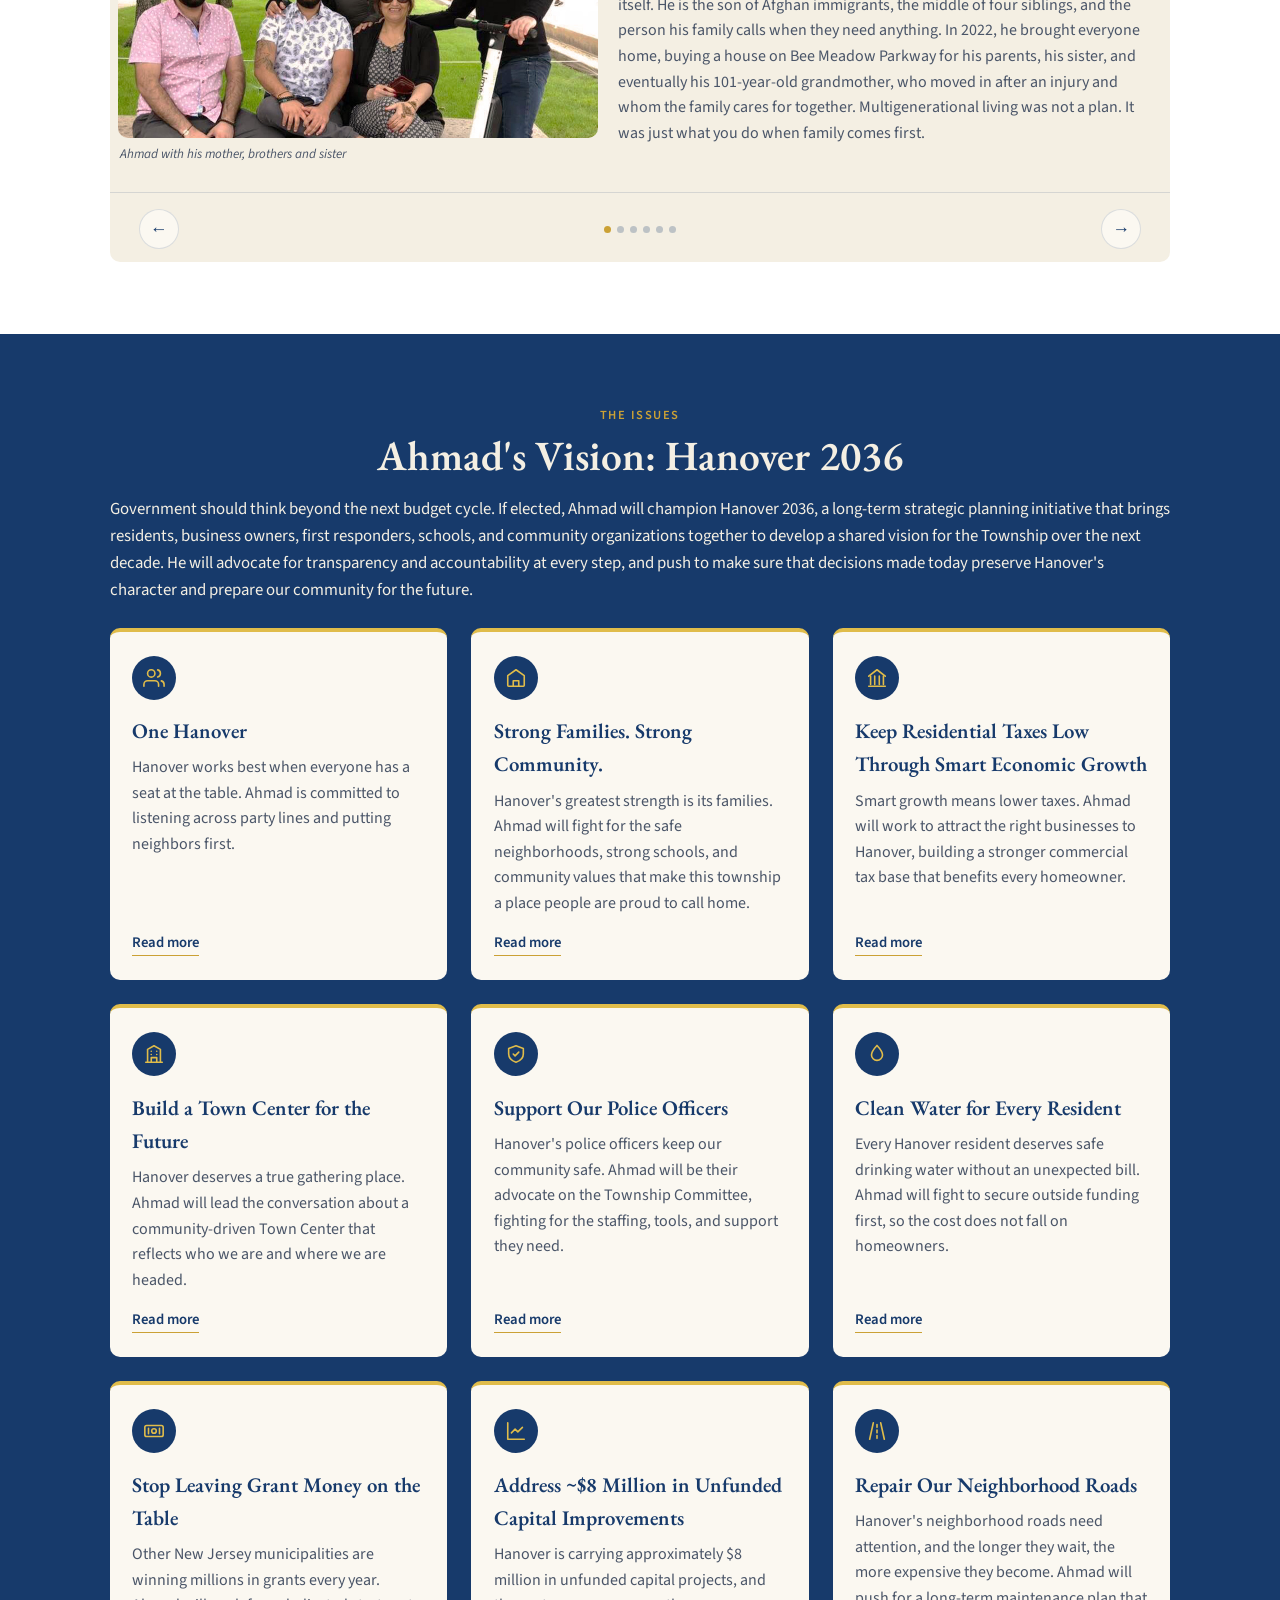
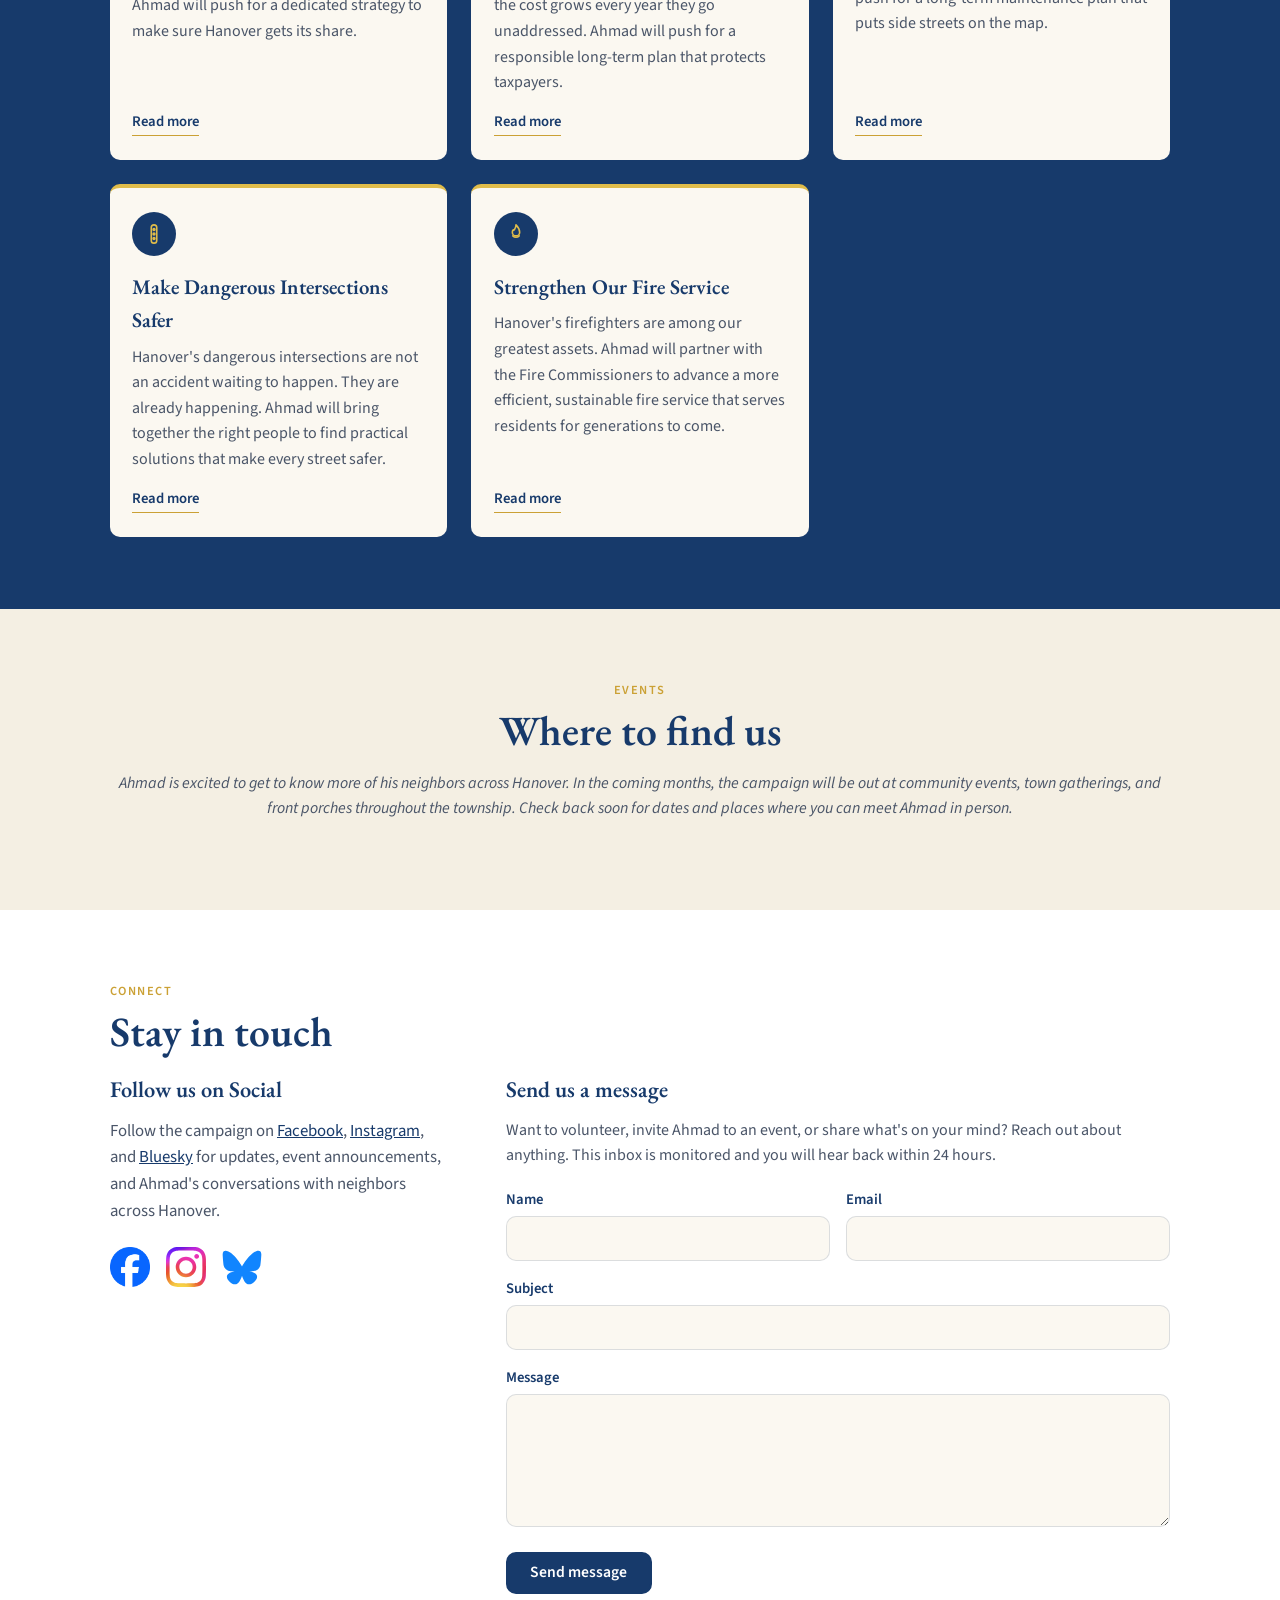
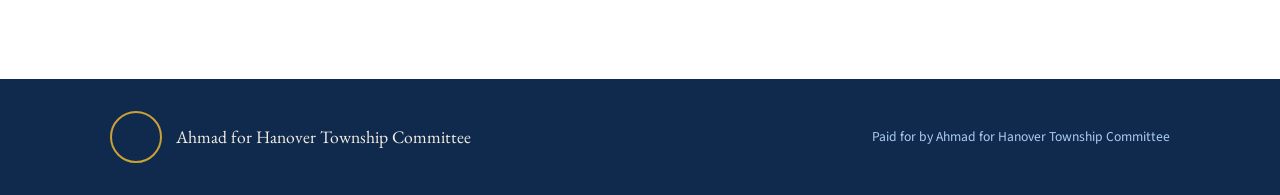
==== commit e14d8990: "chore: removed connect from nav and Emblem from footer" ====
--- a/preview.html
+++ b/preview.html
@@ -34,7 +34,6 @@
           <li><a href="#about">About</a></li>
           <li><a href="#issues">Issues</a></li>
           <li><a href="#events">Events</a></li>
-          <li><a href="#social">Social</a></li>
           <li><a href="#connect">Connect</a></li>
           <li><a class="btn btn-blue nav-cta" href="https://secure.actblue.com/donate/ahmad-for-hanover-township-committee" target="_blank" rel="noopener noreferrer">Donate</a></li>
         </ul>
@@ -413,7 +412,7 @@
     <div class="container footer-inner">
       <div class="footer-brand">
         <!-- PLACEHOLDER: circular emblem SVG goes here -->
-        <div class="emblem-placeholder" aria-hidden="true">EMBLEM</div>
+        <div class="emblem-placeholder" aria-hidden="true"></div>
         <p class="footer-name">Ahmad for Hanover Township Committee</p>
       </div>
       <p class="disclaimer">Paid for by Ahmad for Hanover Township Committee</p>
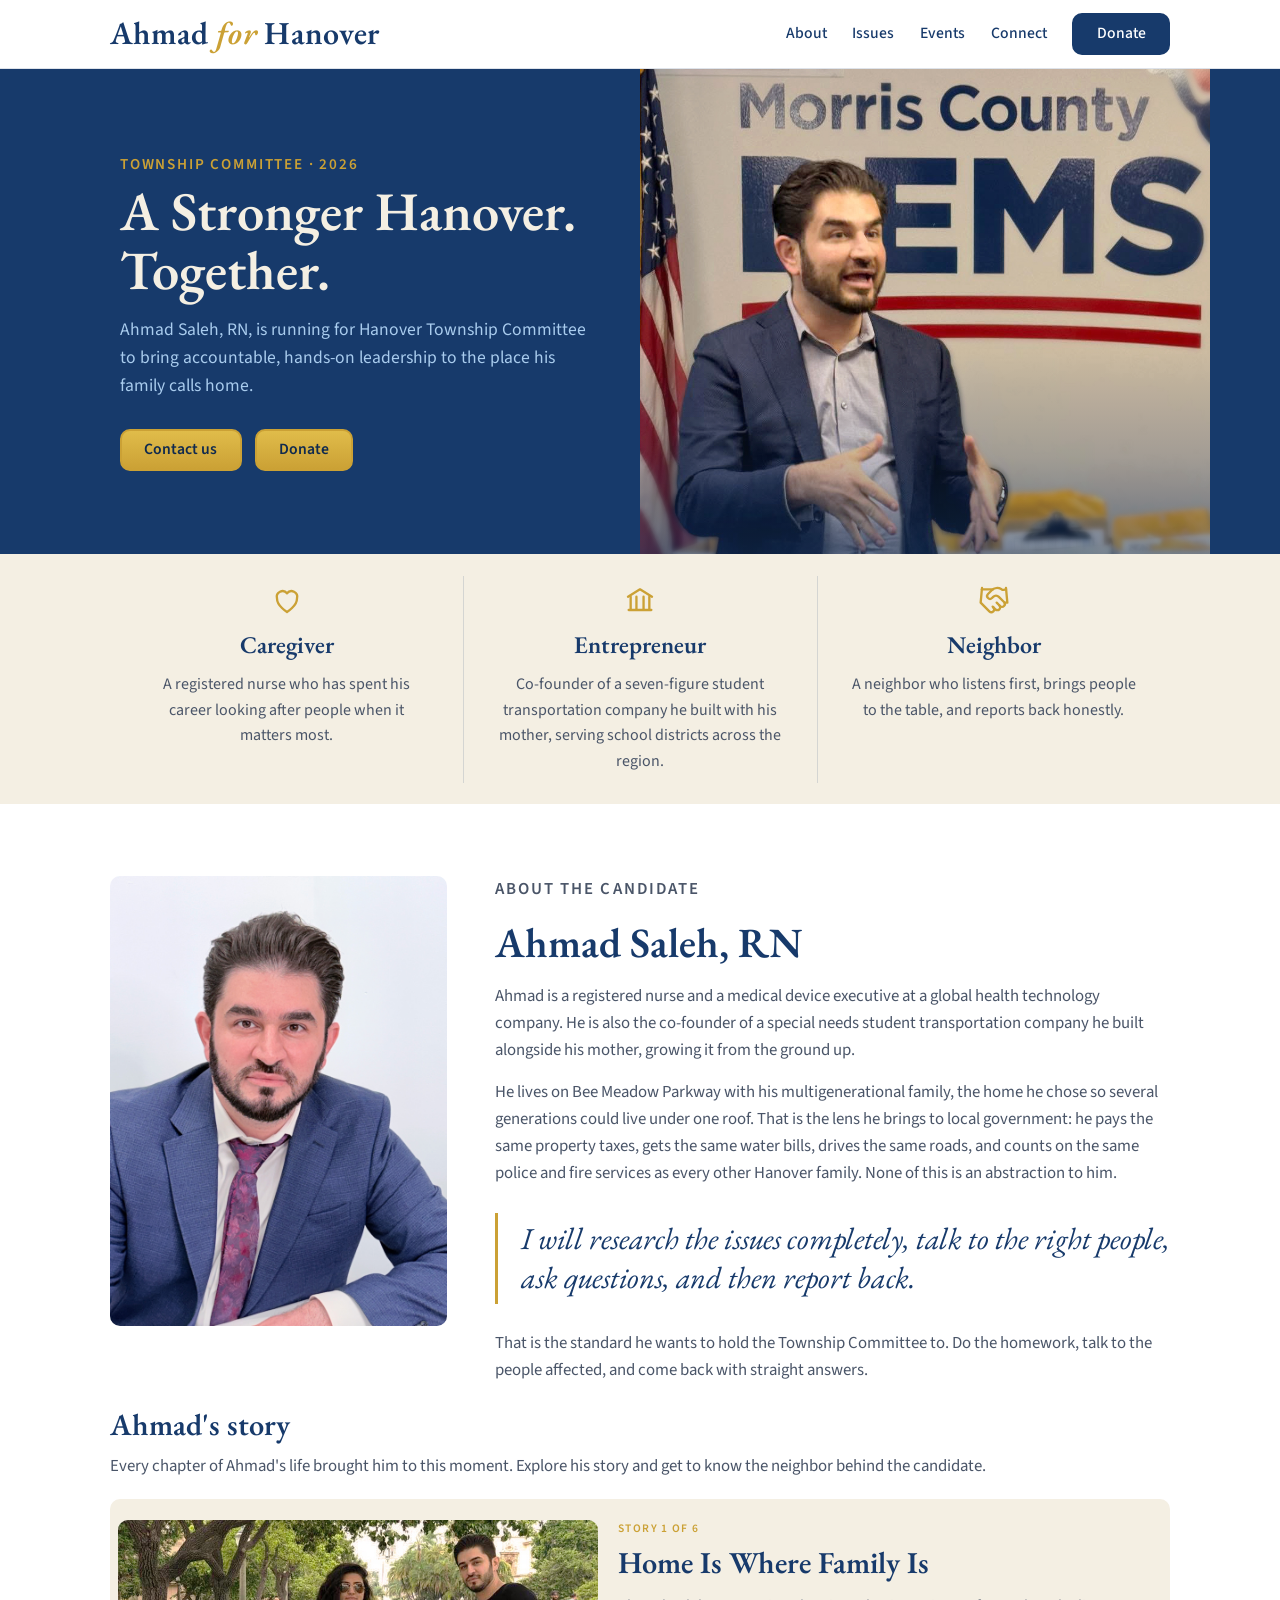
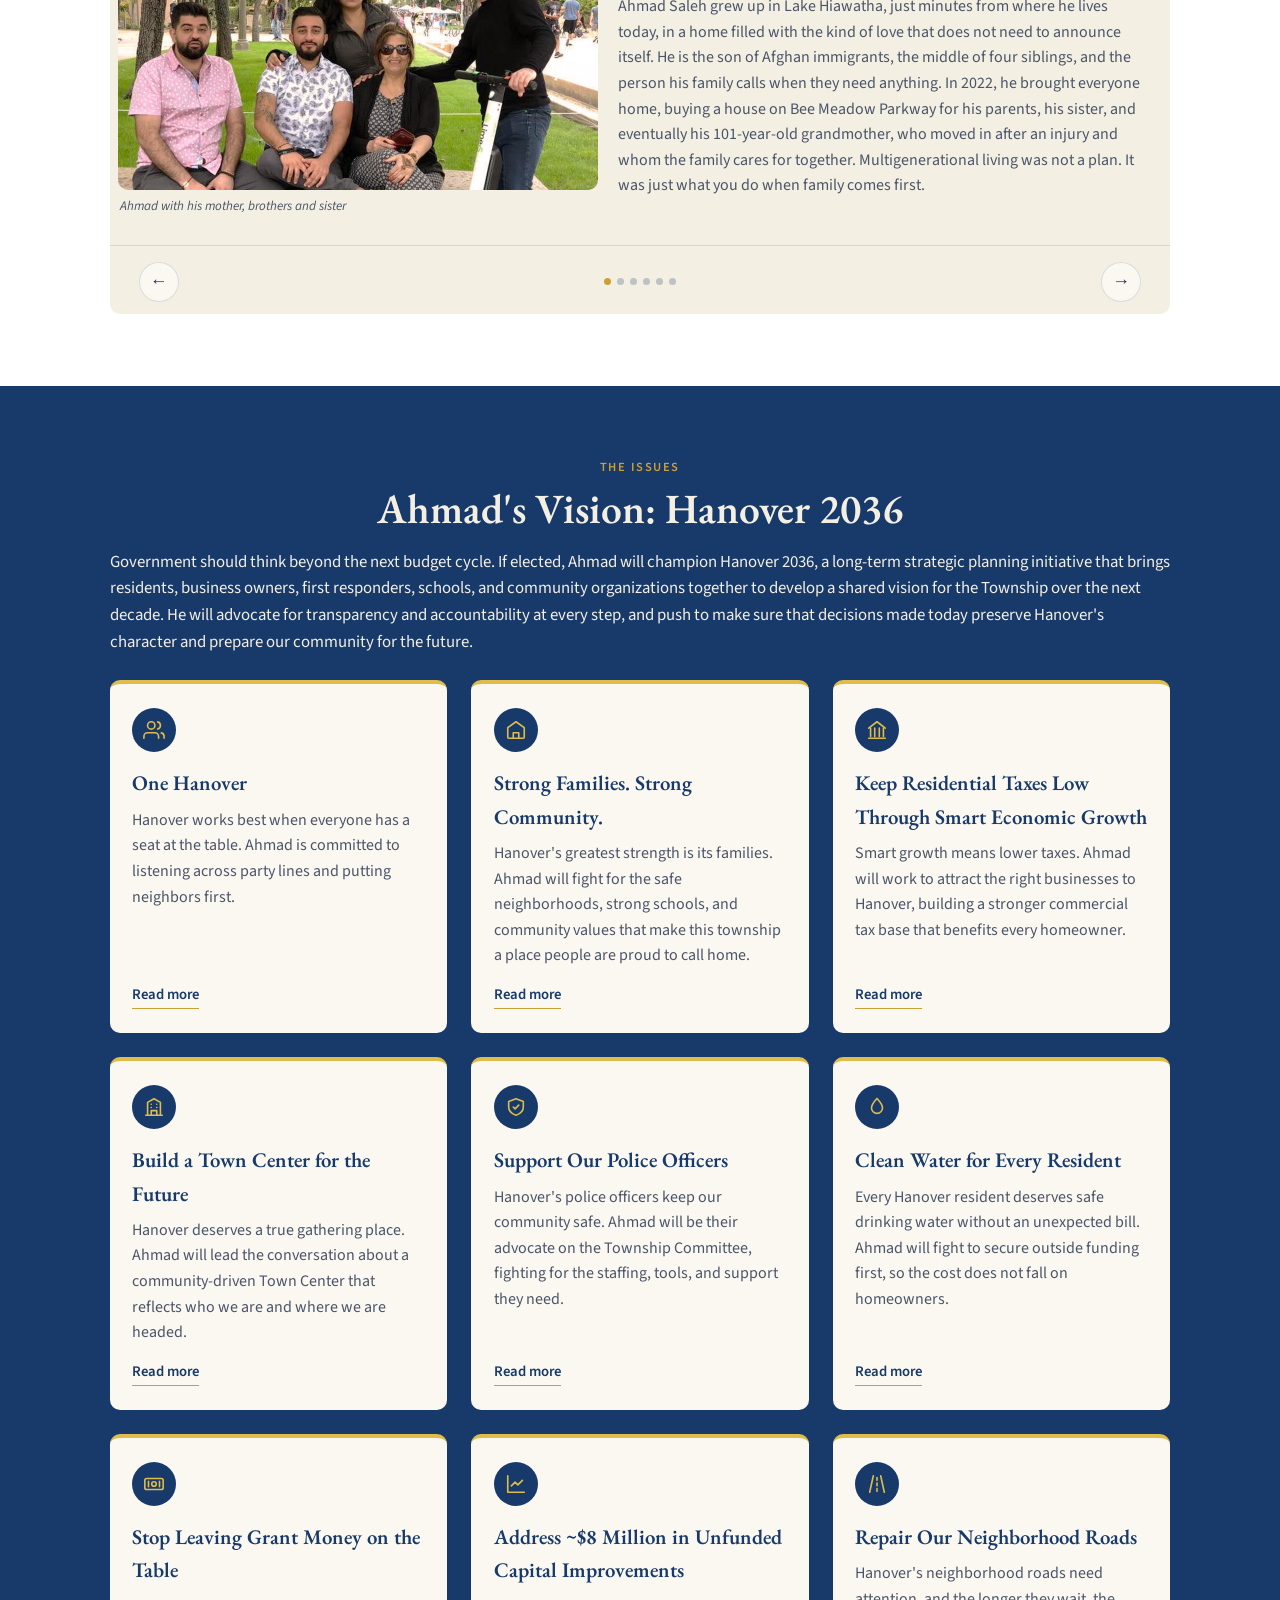
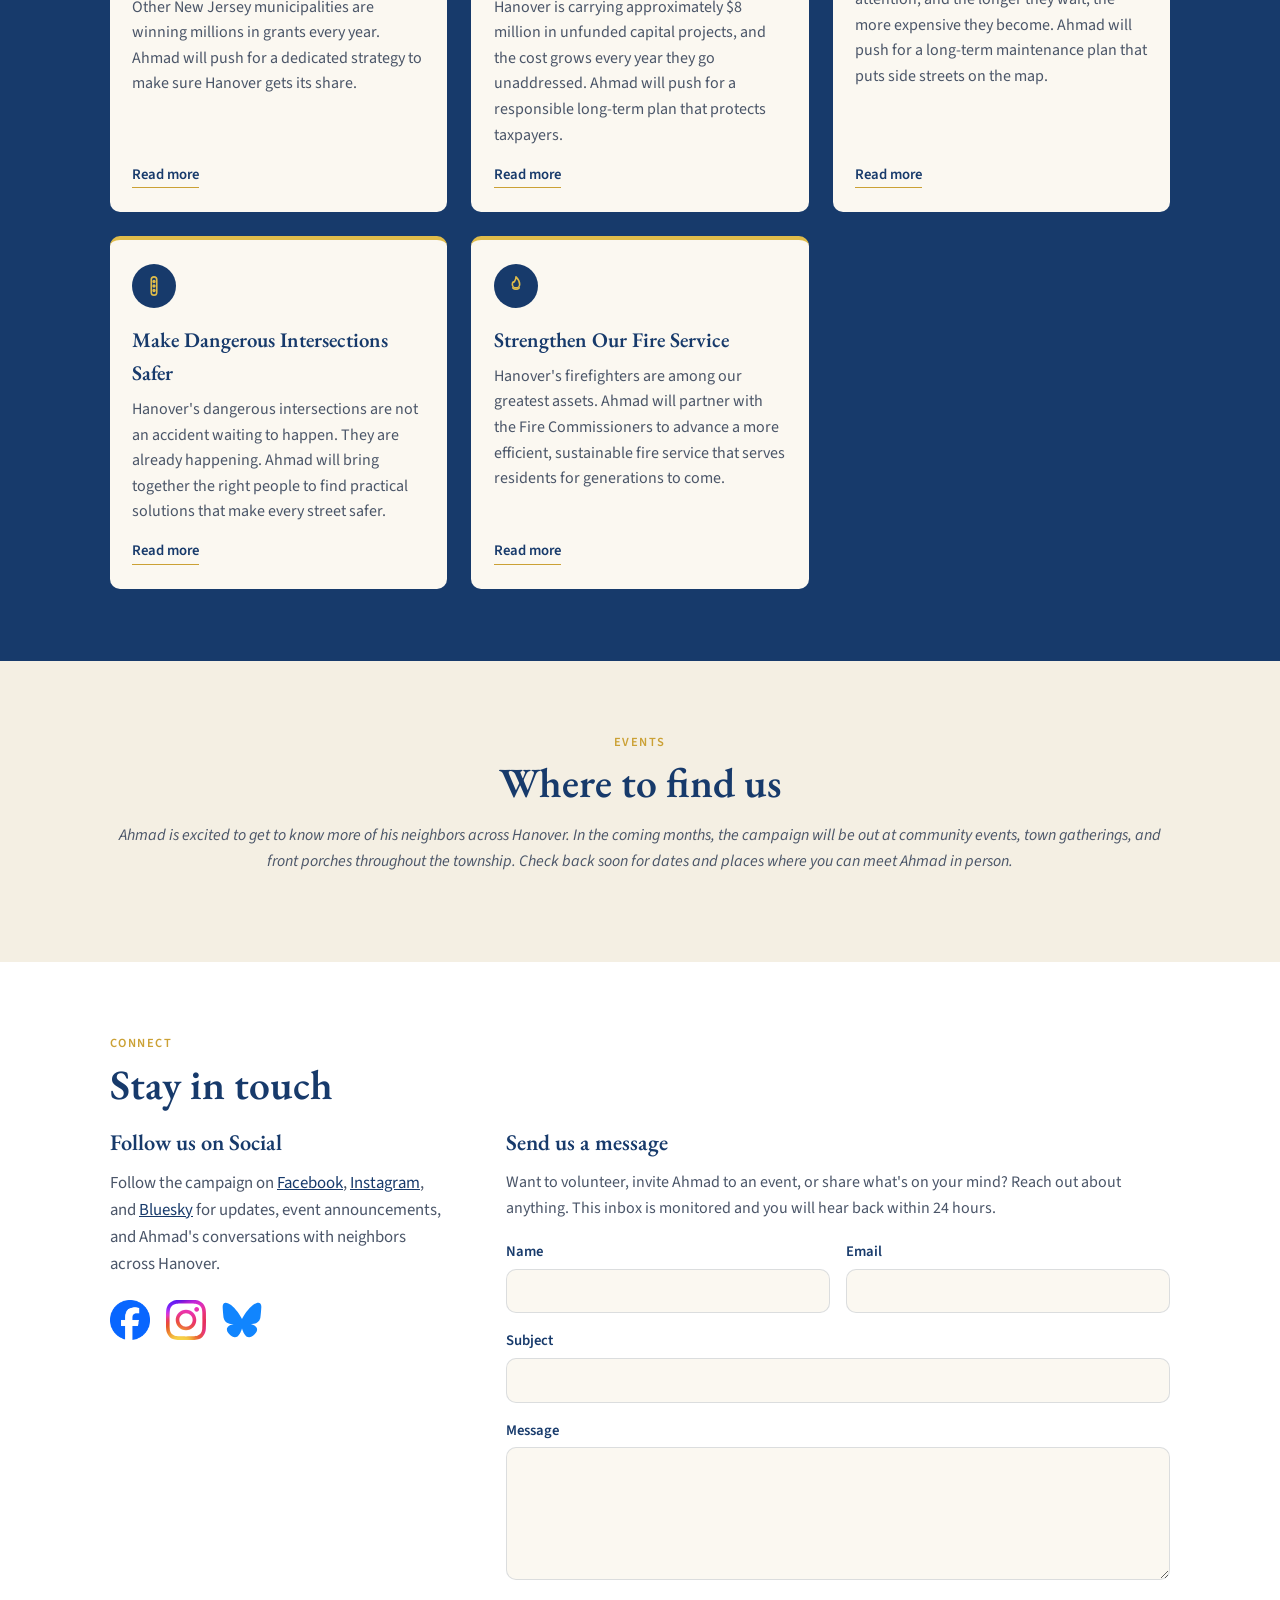
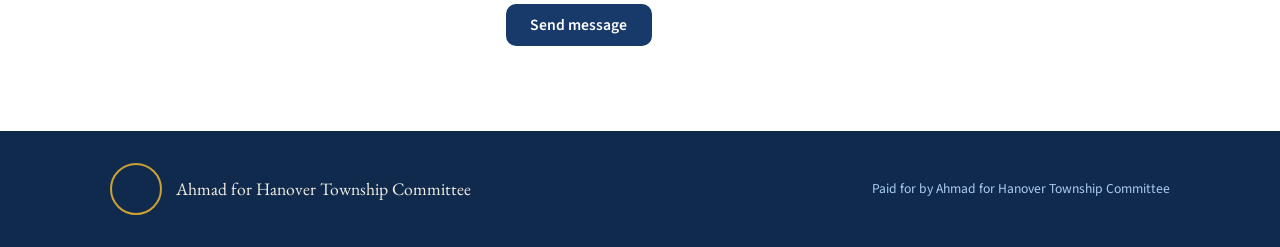
==== commit 757a867c: "content: various requested changes to verbiage and donate button" ====
--- a/preview.html
+++ b/preview.html
@@ -51,11 +51,12 @@
             <p class="eyebrow">Township Committee &middot; 2026</p>
             <h1 class="hero-title">A Stronger Hanover. Together.</h1>
             <p class="hero-sub">
-              Ahmad Saleh, RN, is running for Hanover Township Committee to bring careful,
+              Ahmad Saleh, RN, is running for Hanover Township Committee to bring
               accountable, hands-on leadership to the place his family calls home.
             </p>
             <div class="hero-actions">
-              <a class="btn btn-gold" href="#get-involved">Get involved</a>
+              <a class="btn btn-gold" href="#connect">Contact us</a>
+              <a class="btn btn-gold" href="https://secure.actblue.com/donate/ahmad-for-hanover-township-committee" target="_blank" rel="noopener noreferrer">Donate</a>
             </div>
           </div>
         </div>
@@ -90,7 +91,7 @@
           </div>
           <div class="pillar-text">
             <h2>Entrepreneur</h2>
-            <p>Co-founder of a company he grew from nothing, who knows what it takes to make something last.</p>
+            <p>Co-founder of a seven-figure student transportation company he built with his mother, serving school districts across the region.</p>
           </div>
         </article>
         <article class="pillar">
@@ -130,15 +131,16 @@
             <p>
               He lives on Bee Meadow Parkway with his multigenerational family, the home he chose
               so several generations could live under one roof. That is the lens he brings to local
-              government: this is not an abstraction to him, it is his street, his water, his taxes,
-              his neighbors.
+              government: he pays the same property taxes, gets the same water bills, drives the
+              same roads, and counts on the same police and fire services as every other Hanover
+              family. None of this is an abstraction to him.
             </p>
             <img class="about-img about-img-mobile" src="assets/images/ahmad-headshot.jpg"
                alt="Ahmad Saleh, candidate for Hanover Township Committee" />
 
             <blockquote class="pull-quote">
-              &ldquo;I will research [the issues] for hours, talk to the right people, ask questions,
-              and then report back.&rdquo;
+              I will research the issues completely, talk to the right people, ask questions,
+              and then report back.
             </blockquote>
 
             <p>
@@ -296,37 +298,37 @@
 
     <template id="issue-data">
       <div data-title="One Hanover">
-        <p>Local government should bring people together, not divide them. Whether residents are Republican, Democrat, Independent, or unaffiliated, everyone wants safe neighborhoods, well-maintained roads, responsible spending, and a town they can be proud of. If elected, Ahmad will listen first, work with anyone who has good ideas, and always put Hanover ahead of partisan politics. At the end of the day, neighbors come before party labels, and that is the principle he will bring to every meeting and every vote.</p>  
+        <p>Local government should bring people together, not divide them. Whether residents are Republican, Democrat, Independent, or unaffiliated, everyone wants safe neighborhoods, well-maintained roads, responsible spending, and a town they can be proud of. If elected, Ahmad will listen first, work with anyone who has good ideas, and always put Hanover ahead of partisan politics. At the end of the day, neighbors come before party labels, and that is the principle he will bring to every meeting and every vote.</p>
       </div>
       <div data-title="Strong Families. Strong Community.">
-        <p>The strength of Hanover has always been its families. Ahmad believes in supporting safe neighborhoods, access to healthcare and well-funded public health programs, excellent schools, academic achievement, personal responsibility, civic pride, patriotism, and respect for every person. If elected, he will advocate for policies that embrace new opportunities while preserving the values that have made Hanover such an exceptional place to live and raise a family.</p>  
+        <p>The strength of Hanover has always been its families. Ahmad believes in supporting safe neighborhoods, access to healthcare and well-funded public health programs, excellent schools, academic achievement, personal responsibility, civic pride, patriotism, and respect for every person. If elected, he will advocate for policies that embrace new opportunities while preserving the values that have made Hanover such an exceptional place to live and raise a family.</p>
       </div>
       <div data-title="Keep Residential Taxes Low Through Smart Economic Growth">
         <p>The most sustainable way to keep residential property taxes low is by growing Hanover's commercial tax base. If elected, Ahmad will actively champion efforts to engage businesses and employers that are a good fit for the community, encouraging them to relocate or expand in Hanover. Every quality business attracted to the township strengthens the local economy, creates jobs, and helps reduce the tax burden on homeowners.</p>
       </div>
       <div data-title="Build a Town Center for the Future">
-        <p>Hanover deserves a place that brings the community together. As part of Hanover 2036, Ahmad will facilitate a community-driven conversation about developing a public-private partnership to create a vibrant Town Center that supports local businesses, provides gathering spaces for families, and gives residents a destination they can truly call the heart of Hanover. He will advocate that any future development respect the character of the Township while enhancing the quality of life for everyone who calls it home.</p>  
+        <p>Hanover deserves a place that brings the community together. As part of Hanover 2036, Ahmad will facilitate a community-driven conversation about developing a public-private partnership to create a vibrant Town Center that supports local businesses, provides gathering spaces for families, and gives residents a destination they can truly call the heart of Hanover. He will advocate that any future development respect the character of the Township while enhancing the quality of life for everyone who calls it home.</p>
       </div>
       <div data-title="Support Our Police Officers">
-        <p>Public safety is government's first responsibility. Hanover currently has approximately 31 police officers serving the Township, and Ahmad believes the community should continually evaluate whether that staffing level is sufficient to meet the needs of a growing population. If elected, he will advocate for the personnel, equipment, training, and technology officers need to continue keeping Hanover one of the safest communities in New Jersey. They will find a steadfast partner and a strong voice on the Township Committee.</p>  
+        <p>Public safety is government's first responsibility. Hanover currently has approximately 31 police officers serving the Township, and Ahmad believes the community should continually evaluate whether that staffing level is sufficient to meet the needs of a growing population. If elected, he will advocate for the personnel, equipment, training, and technology officers need to continue keeping Hanover one of the safest communities in New Jersey. They will find a steadfast partner and a strong voice on the Township Committee.</p>
       </div>
       <div data-title="Clean Water for Every Resident">
-        <p>Every resident deserves safe drinking water without facing an unreasonable financial burden. The controversy surrounding Hanover's water infrastructure, known locally as Pipegate, raised serious questions about transparency, accountability, and whether residents were given a full picture of the decisions being made on their behalf. Ahmad believes those questions deserve straight answers, and that the best way to restore trust is through action. If elected, he will work aggressively with neighboring municipalities, Morris County, the State of New Jersey, and the federal government to pursue every available funding opportunity for lead service line replacement. Before asking Hanover taxpayers to pay more, he will push to exhaust every outside funding source available.</p>  
+        <p>Every resident deserves safe drinking water without facing an unreasonable financial burden. The controversy surrounding Hanover's water infrastructure, known locally as Pipegate, raised serious questions about transparency, accountability, and whether residents were given a full picture of the decisions being made on their behalf. Ahmad believes those questions deserve straight answers, and that the best way to restore trust is through action. If elected, he will work aggressively with neighboring municipalities, Morris County, the State of New Jersey, and the federal government to pursue every available funding opportunity for lead service line replacement. Before asking Hanover taxpayers to pay more, he will push to exhaust every outside funding source available.</p>
       </div>
       <div data-title="Stop Leaving Grant Money on the Table">
-        <p>Every year, municipalities across New Jersey secure millions of dollars in grants for roads, infrastructure, parks, recreation, public safety, flood mitigation, and environmental projects. Hanover has largely left that money on the table. If elected, Ahmad will advocate for a dedicated municipal grant strategy: a systematic approach to identifying, pursuing, and winning the funding that other townships are already capturing. Every grant dollar Hanover secures is a dollar its taxpayers do not have to provide.</p>  
+        <p>Every year, municipalities across New Jersey secure millions of dollars in grants for roads, infrastructure, parks, recreation, public safety, flood mitigation, and environmental projects. Hanover has largely left that money on the table. If elected, Ahmad will advocate for a dedicated municipal grant strategy: a systematic approach to identifying, pursuing, and winning the funding that other townships are already capturing. Every grant dollar Hanover secures is a dollar its taxpayers do not have to provide.</p>
       </div>
       <div data-title="Address ~$8 Million in Unfunded Capital Improvements">
-        <p>Hanover currently has approximately $8 million in unfunded capital improvement projects that will eventually need to be addressed. While the budget appears balanced due to a provision the state allows, the Township is carrying a growing debt obligation that does not disappear by being deferred. Delaying these projects only increases their future cost, and without a long-term funding strategy, taxpayers could continue seeing approximately $1 to $2 million in additional debt issued each year just to keep pace. If elected, Ahmad will advocate for responsible financial planning that prioritizes projects, pursues outside funding, and protects taxpayers from unnecessary debt.</p>  
+        <p>Hanover currently has approximately $8 million in unfunded capital improvement projects that will eventually need to be addressed. While the budget appears balanced due to a provision the state allows, the Township is carrying a growing debt obligation that does not disappear by being deferred. Delaying these projects only increases their future cost, and without a long-term funding strategy, taxpayers could continue seeing approximately $1 to $2 million in additional debt issued each year just to keep pace. If elected, Ahmad will advocate for responsible financial planning that prioritizes projects, pursues outside funding, and protects taxpayers from unnecessary debt.</p>
       </div>
       <div data-title="Repair Our Neighborhood Roads">
-        <p>Residents should not have to weave around potholes or drive over rough, deteriorating roads every day. If elected, Ahmad will advocate for prioritizing the repair of neighborhood streets, improving pavement conditions, and developing a long-term maintenance schedule that addresses roads before they become significantly more expensive to fix. Side streets in particular deserve attention, not just main roads. Well-maintained roads improve safety, protect vehicles, and preserve property values throughout the Township.</p>   
+        <p>Residents should not have to weave around potholes or drive over rough, deteriorating roads every day. If elected, Ahmad will advocate for prioritizing the repair of neighborhood streets, improving pavement conditions, and developing a long-term maintenance schedule that addresses roads before they become significantly more expensive to fix. Side streets in particular deserve attention, not just main roads. Well-maintained roads improve safety, protect vehicles, and preserve property values throughout the Township.</p>
       </div>
       <div data-title="Make Dangerous Intersections Safer">
-        <p>Too many intersections throughout Hanover have become frequent locations for accidents and near misses. If elected, Ahmad will work with traffic engineers, county officials, law enforcement, and residents to identify practical safety improvements, including better traffic signal timing, improved signage, safer pedestrian crossings, and traffic-calming measures where appropriate. Smart infrastructure saves lives.</p>  
+        <p>Too many intersections throughout Hanover have become frequent locations for accidents and near misses. If elected, Ahmad will work with traffic engineers, county officials, law enforcement, and residents to identify practical safety improvements, including better traffic signal timing, improved signage, safer pedestrian crossings, and traffic-calming measures where appropriate. Smart infrastructure saves lives.</p>
       </div>
       <div data-title="Strengthen Our Fire Service">
-        <p>When residents dial 911, they expect a fast and responsive fire department. Hanover's volunteer and paid firefighters are among the Township's greatest assets, and they deserve full support. While statute requires separation between the Township Committee and the independent fire districts, if elected Ahmad will partner with the Fire Commissioners to advocate for a consolidated and hybrid approach that improves operational efficiency, strengthens recruitment and retention, and explores opportunities for greater coordination where it benefits both public safety and taxpayers. He will also raise the urgency of addressing the condemned third floor of the Cedar Knolls firehouse, a safety issue that has gone unresolved for too long. The goal is straightforward: support the Commissioners, advance a sustainable hybrid model, and ensure Hanover has an outstanding fire service for generations to come.</p>  
+        <p>When residents dial 911, they expect a fast and responsive fire department. Hanover's volunteer and paid firefighters are among the Township's greatest assets, and they deserve full support. While statute requires separation between the Township Committee and the independent fire districts, if elected Ahmad will partner with the Fire Commissioners to advocate for a consolidated and hybrid approach that improves operational efficiency, strengthens recruitment and retention, and explores opportunities for greater coordination where it benefits both public safety and taxpayers. He will also raise the urgency of addressing the condemned third floor of the Cedar Knolls firehouse, a safety issue that has gone unresolved for too long. The goal is straightforward: support the Commissioners, advance a sustainable hybrid model, and ensure Hanover has an outstanding fire service for generations to come.</p>
       </div>
     </template>
 
